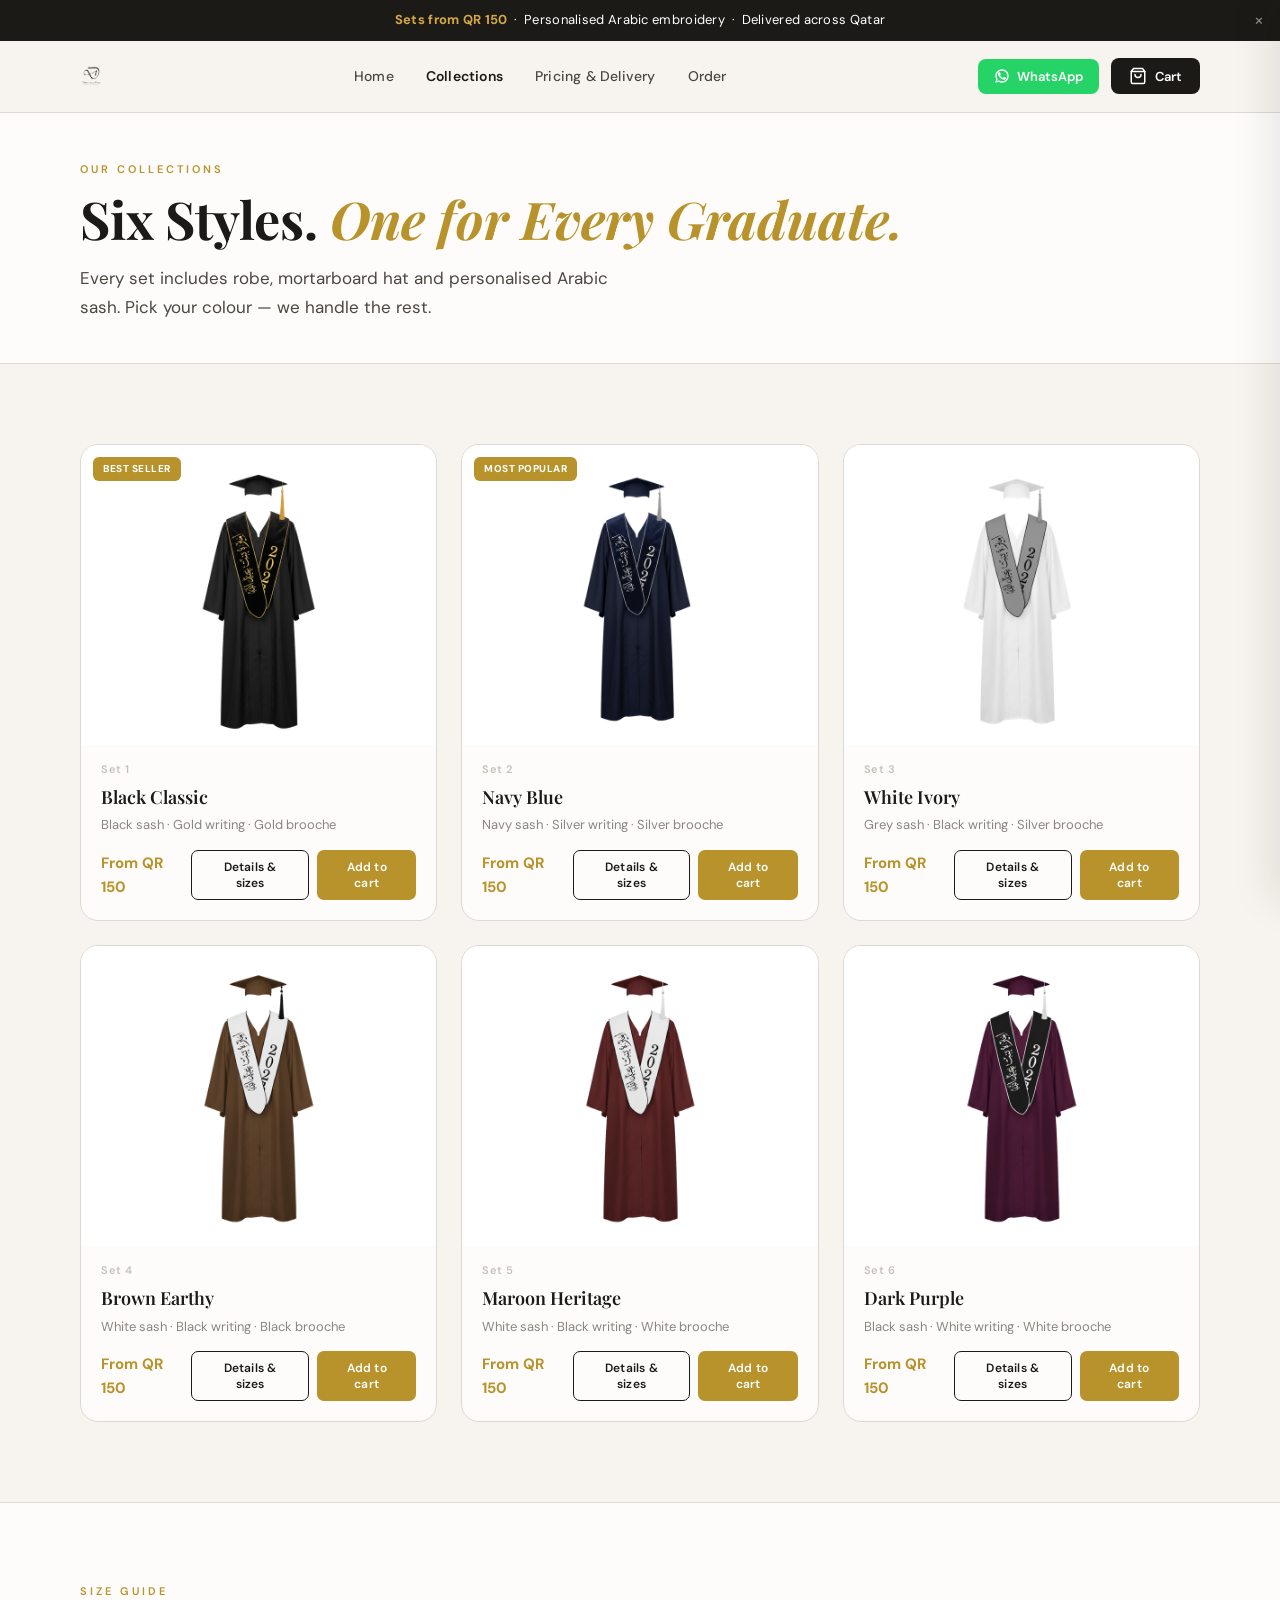
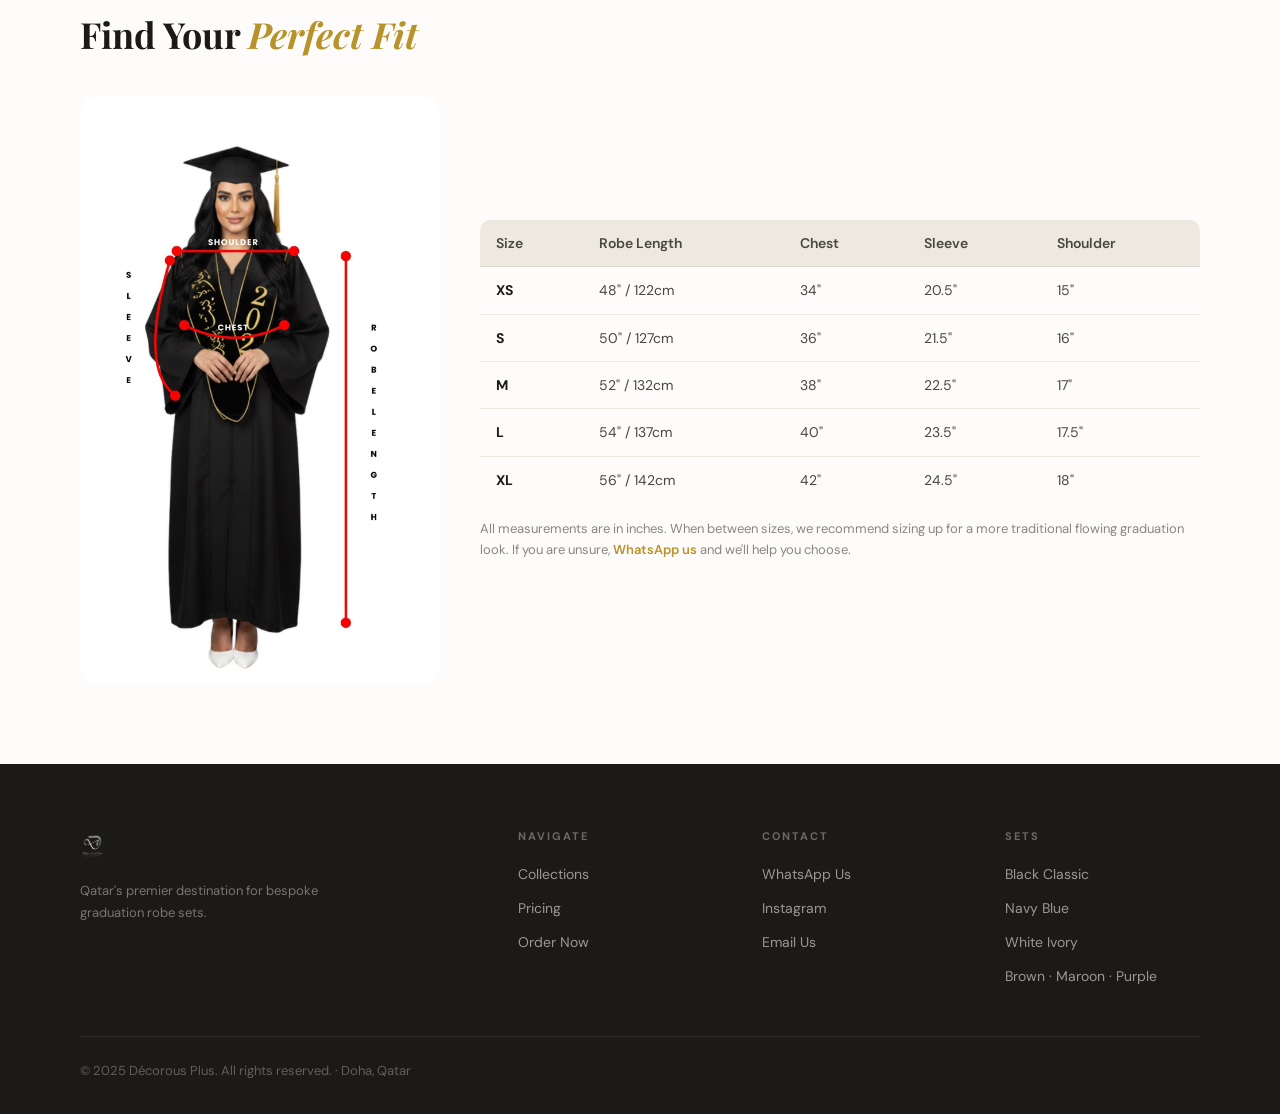
==== collections.html @ 7c559934 "Add files via upload" ====
<!DOCTYPE html>
<html lang="en">
<head>
<meta charset="UTF-8">
<meta name="viewport" content="width=device-width, initial-scale=1.0">
<title>Collections — Décorous Plus</title>
<meta name="description" content="Browse all 6 graduation robe sets. Black, Navy, White, Brown, Maroon, Purple. Personalised with your Arabic name.">
<link rel="icon" type="image/png" href="assets/images/logo.png">
<link rel="stylesheet" href="assets/css/styles.css">
<link rel="stylesheet" href="assets/css/mobile.css">
</head>
<body>

<div class="ann-bar" id="annBar">
  <strong>Sets from QR 150</strong> &nbsp;·&nbsp; Personalised Arabic embroidery &nbsp;·&nbsp; Delivered across Qatar
  <button class="ann-close" onclick="closeAnn()">×</button>
</div>

<nav class="site-nav">
  <div class="nav-inner">
    <a href="index.html" class="nav-logo"><img src="assets/images/logo-with-text.png" alt="Décorous Plus"></a>
    <ul class="nav-links">
      <li><a href="index.html">Home</a></li>
      <li><a href="collections.html" class="active">Collections</a></li>
      <li><a href="pricing.html">Pricing & Delivery</a></li>
      <li><a href="order.html">Order</a></li>
    </ul>
    <div class="nav-right">
      <button class="nav-wa-btn" onclick="window.open('https://wa.me/97450393653','_blank')">
        <svg viewBox="0 0 24 24" fill="currentColor"><path d="M17.472 14.382c-.297-.149-1.758-.867-2.03-.967-.273-.099-.471-.148-.67.15-.197.297-.767.966-.94 1.164-.173.199-.347.223-.644.075-.297-.15-1.255-.463-2.39-1.475-.883-.788-1.48-1.761-1.653-2.059-.173-.297-.018-.458.13-.606.134-.133.298-.347.446-.52.149-.174.198-.298.298-.497.099-.198.05-.371-.025-.52-.075-.149-.669-1.612-.916-2.207-.242-.579-.487-.5-.669-.51-.173-.008-.371-.01-.57-.01-.198 0-.52.074-.792.372-.272.297-1.04 1.016-1.04 2.479 0 1.462 1.065 2.875 1.213 3.074.149.198 2.096 3.2 5.077 4.487.709.306 1.262.489 1.694.625.712.227 1.36.195 1.871.118.571-.085 1.758-.719 2.006-1.413.248-.694.248-1.289.173-1.413-.074-.124-.272-.198-.57-.347z"/><path d="M12 2C6.477 2 2 6.477 2 12c0 1.821.487 3.53 1.338 5L2 22l5.1-1.32A9.953 9.953 0 0012 22c5.523 0 10-4.477 10-10S17.523 2 12 2zm0 18a8 8 0 01-4.083-1.12l-.29-.174-3.027.783.804-2.946-.19-.302A8 8 0 1112 20z"/></svg>
        WhatsApp
      </button>
      <button class="nav-cart-btn" onclick="openCart()">
        <svg width="18" height="18" viewBox="0 0 24 24" fill="none" stroke="currentColor" stroke-width="2" stroke-linecap="round" stroke-linejoin="round"><path d="M6 2L3 6v14a2 2 0 002 2h14a2 2 0 002-2V6l-3-4z"/><line x1="3" y1="6" x2="21" y2="6"/><path d="M16 10a4 4 0 01-8 0"/></svg>
        Cart <div class="nav-cart-badge cart-count" style="display:none;">0</div>
      </button>
    </div>
  </div>
</nav>

<!-- Page Header -->
<div style="background:var(--white);border-bottom:1px solid var(--border);padding:48px 0 40px;">
  <div class="container">
    <div class="eyebrow">Our Collections</div>
    <h1 class="display-title">Six Styles. <em>One for Every Graduate.</em></h1>
    <p class="lead mt-16" style="max-width:560px;">Every set includes robe, mortarboard hat and personalised Arabic sash. Pick your colour — we handle the rest.</p>
  </div>
</div>

<!-- All Products -->
<section class="section">
  <div class="container">
    <div class="products-grid" style="grid-template-columns:repeat(3,1fr);">

      <div class="product-card">
        <div class="product-card-img-wrap">
          <div class="product-badge">Best Seller</div>
          <img src="assets/images/product-set-black.png" class="product-card-img" alt="Black Classic Set">
        </div>
        <div class="product-card-body">
          <div class="product-card-set">Set 1</div>
          <div class="product-card-name">Black Classic</div>
          <div class="product-card-sash">Black sash · Gold writing · Gold brooche</div>
          <div class="product-card-footer">
            <div class="product-card-price">From QR 150</div>
            <div class="product-card-cta">
              <button class="btn btn-outline btn-sm" onclick="openProductModal(1)">Details & sizes</button>
              <button class="btn btn-gold btn-sm" onclick="openProductModal(1)">Add to cart</button>
            </div>
          </div>
        </div>
      </div>

      <div class="product-card">
        <div class="product-card-img-wrap">
          <div class="product-badge">Most Popular</div>
          <img src="assets/images/product-set-navy.png" class="product-card-img" alt="Navy Blue Set">
        </div>
        <div class="product-card-body">
          <div class="product-card-set">Set 2</div>
          <div class="product-card-name">Navy Blue</div>
          <div class="product-card-sash">Navy sash · Silver writing · Silver brooche</div>
          <div class="product-card-footer">
            <div class="product-card-price">From QR 150</div>
            <div class="product-card-cta">
              <button class="btn btn-outline btn-sm" onclick="openProductModal(2)">Details & sizes</button>
              <button class="btn btn-gold btn-sm" onclick="openProductModal(2)">Add to cart</button>
            </div>
          </div>
        </div>
      </div>

      <div class="product-card">
        <div class="product-card-img-wrap">
          <img src="assets/images/product-set-white.png" class="product-card-img" alt="White Ivory Set">
        </div>
        <div class="product-card-body">
          <div class="product-card-set">Set 3</div>
          <div class="product-card-name">White Ivory</div>
          <div class="product-card-sash">Grey sash · Black writing · Silver brooche</div>
          <div class="product-card-footer">
            <div class="product-card-price">From QR 150</div>
            <div class="product-card-cta">
              <button class="btn btn-outline btn-sm" onclick="openProductModal(3)">Details & sizes</button>
              <button class="btn btn-gold btn-sm" onclick="openProductModal(3)">Add to cart</button>
            </div>
          </div>
        </div>
      </div>

      <div class="product-card">
        <div class="product-card-img-wrap">
          <img src="assets/images/product-set-brown.png" class="product-card-img" alt="Brown Earthy Set">
        </div>
        <div class="product-card-body">
          <div class="product-card-set">Set 4</div>
          <div class="product-card-name">Brown Earthy</div>
          <div class="product-card-sash">White sash · Black writing · Black brooche</div>
          <div class="product-card-footer">
            <div class="product-card-price">From QR 150</div>
            <div class="product-card-cta">
              <button class="btn btn-outline btn-sm" onclick="openProductModal(4)">Details & sizes</button>
              <button class="btn btn-gold btn-sm" onclick="openProductModal(4)">Add to cart</button>
            </div>
          </div>
        </div>
      </div>

      <div class="product-card">
        <div class="product-card-img-wrap">
          <img src="assets/images/product-set-maroon.png" class="product-card-img" alt="Maroon Heritage Set">
        </div>
        <div class="product-card-body">
          <div class="product-card-set">Set 5</div>
          <div class="product-card-name">Maroon Heritage</div>
          <div class="product-card-sash">White sash · Black writing · White brooche</div>
          <div class="product-card-footer">
            <div class="product-card-price">From QR 150</div>
            <div class="product-card-cta">
              <button class="btn btn-outline btn-sm" onclick="openProductModal(5)">Details & sizes</button>
              <button class="btn btn-gold btn-sm" onclick="openProductModal(5)">Add to cart</button>
            </div>
          </div>
        </div>
      </div>

      <div class="product-card">
        <div class="product-card-img-wrap">
          <img src="assets/images/product-set-purple.png" class="product-card-img" alt="Dark Purple Set">
        </div>
        <div class="product-card-body">
          <div class="product-card-set">Set 6</div>
          <div class="product-card-name">Dark Purple</div>
          <div class="product-card-sash">Black sash · White writing · White brooche</div>
          <div class="product-card-footer">
            <div class="product-card-price">From QR 150</div>
            <div class="product-card-cta">
              <button class="btn btn-outline btn-sm" onclick="openProductModal(6)">Details & sizes</button>
              <button class="btn btn-gold btn-sm" onclick="openProductModal(6)">Add to cart</button>
            </div>
          </div>
        </div>
      </div>

    </div>
  </div>
</section>

<!-- Size Chart -->
<section class="section" id="sizes" style="background:var(--white);border-top:1px solid var(--border);">
  <div class="container">
    <div class="eyebrow">Size Guide</div>
    <h2 class="section-title mb-40">Find Your <em>Perfect Fit</em></h2>
    <div class="size-chart-section">
      <img src="assets/images/size-reference.png" class="size-chart-img" alt="Size reference diagram">
      <div>
        <table class="size-table">
          <thead>
            <tr><th>Size</th><th>Robe Length</th><th>Chest</th><th>Sleeve</th><th>Shoulder</th></tr>
          </thead>
          <tbody>
            <tr><td>XS</td><td>48" / 122cm</td><td>34"</td><td>20.5"</td><td>15"</td></tr>
            <tr><td>S</td><td>50" / 127cm</td><td>36"</td><td>21.5"</td><td>16"</td></tr>
            <tr><td>M</td><td>52" / 132cm</td><td>38"</td><td>22.5"</td><td>17"</td></tr>
            <tr><td>L</td><td>54" / 137cm</td><td>40"</td><td>23.5"</td><td>17.5"</td></tr>
            <tr><td>XL</td><td>56" / 142cm</td><td>42"</td><td>24.5"</td><td>18"</td></tr>
          </tbody>
        </table>
        <p class="size-note mt-16">All measurements are in inches. When between sizes, we recommend sizing up for a more traditional flowing graduation look. If you are unsure, <a href="https://wa.me/97450393653" style="color:var(--gold);font-weight:600;">WhatsApp us</a> and we'll help you choose.</p>
      </div>
    </div>
  </div>
</section>

<!-- Footer -->
<footer class="site-footer">
  <div class="container">
    <div class="footer-grid">
      <div><img src="assets/images/logo-with-text.png" class="footer-logo" alt="Décorous Plus"><p class="footer-tagline">Qatar's premier destination for bespoke graduation robe sets.</p></div>
      <div><div class="footer-col-title">Navigate</div><ul class="footer-links"><li><a href="collections.html">Collections</a></li><li><a href="pricing.html">Pricing</a></li><li><a href="order.html">Order Now</a></li></ul></div>
      <div><div class="footer-col-title">Contact</div><ul class="footer-links"><li><a href="https://wa.me/97450393653">WhatsApp Us</a></li><li><a href="https://instagram.com/decorousplus">Instagram</a></li><li><a href="mailto:decorousmarketing@outlook.com">Email Us</a></li></ul></div>
      <div><div class="footer-col-title">Sets</div><ul class="footer-links"><li><a href="collections.html">Black Classic</a></li><li><a href="collections.html">Navy Blue</a></li><li><a href="collections.html">White Ivory</a></li><li><a href="collections.html">Brown · Maroon · Purple</a></li></ul></div>
    </div>
    <div class="footer-bottom"><div class="footer-copy">© 2025 Décorous Plus. All rights reserved. · Doha, Qatar</div></div>
  </div>
</footer>

<!-- Cart + Modal (same as index) -->
<div class="cart-overlay" id="cartOverlay"></div>
<div class="cart-drawer" id="cartDrawer">
  <div class="cart-drawer-header"><div class="cart-drawer-title">Your Order</div><button class="cart-close-btn" onclick="closeCart()"><svg width="16" height="16" viewBox="0 0 24 24" fill="none" stroke="currentColor" stroke-width="2" stroke-linecap="round"><line x1="18" y1="6" x2="6" y2="18"/><line x1="6" y1="6" x2="18" y2="18"/></svg></button></div>
  <div id="cartEmpty" class="cart-empty-state"><div class="cart-empty-icon"><svg width="56" height="56" viewBox="0 0 24 24" fill="none" stroke="currentColor" stroke-width="1.2" stroke-linecap="round"><path d="M6 2L3 6v14a2 2 0 002 2h14a2 2 0 002-2V6l-3-4z"/><line x1="3" y1="6" x2="21" y2="6"/><path d="M16 10a4 4 0 01-8 0"/></svg></div><div class="cart-empty-text">Your order is empty</div><div class="cart-empty-sub">Browse collections to add sets</div></div>
  <div class="cart-items-list" id="cartItemsList"></div>
  <div class="cart-footer">
    <div class="cart-zone-section"><div class="cart-zone-label">Delivery zone</div><div class="cart-zone-grid"><button class="zone-chip active" onclick="selectZone(0)">Doha +QR30</button><button class="zone-chip" onclick="selectZone(1)">Al Rayyan +QR30</button><button class="zone-chip" onclick="selectZone(2)">West Bay/Lusail +QR30</button><button class="zone-chip" onclick="selectZone(3)">Industrial/Ras Abu Fontas +QR40</button><button class="zone-chip" onclick="selectZone(4)">Umm Salal/Lusail North +QR40</button><button class="zone-chip" onclick="selectZone(5)">Al Wakrah +QR40</button><button class="zone-chip" onclick="selectZone(6)">Al Khor/Simaisma +QR50</button><button class="zone-chip" onclick="selectZone(7)">Shahaniya/Mesaieed +QR50</button><button class="zone-chip" onclick="selectZone(8)">North/Dukhan/Far +QR70</button><button class="zone-chip" onclick="selectZone(9)">Pickup — Free</button></div></div>
    <div class="cart-summary"><div class="cart-sum-row"><div class="cart-sum-label">Subtotal</div><div class="cart-sum-value" id="cartSub">QR 0</div></div><div class="cart-sum-row"><div class="cart-sum-label">Delivery</div><div class="cart-sum-value" id="cartFee">QR 30</div></div><div class="cart-sum-row total"><div class="cart-sum-label">Total</div><div class="cart-sum-value" id="cartTotal">QR 0</div></div></div>
    <div class="pay-section" id="paySection"></div>
  </div>
</div>

<div class="modal-overlay" id="productModal">
  <div class="modal-box">
    <button class="modal-close" onclick="closeProductModal()"><svg width="14" height="14" viewBox="0 0 24 24" fill="none" stroke="currentColor" stroke-width="2" stroke-linecap="round"><line x1="18" y1="6" x2="6" y2="18"/><line x1="6" y1="6" x2="18" y2="18"/></svg></button>
    <div class="modal-img-col"><div class="modal-gallery"></div><div class="modal-gallery-dots"></div></div>
    <div class="modal-body-col">
      <div class="modal-set-label"></div><div class="modal-name"></div>
      <div class="modal-sub">Personalised Arabic sash included</div>
      <div class="modal-price"></div>
      <div class="modal-tabs">
        <button class="modal-tab on" data-tab="order" onclick="setModalTab('order')">Order</button>
        <button class="modal-tab" data-tab="sizes" onclick="setModalTab('sizes')">Size chart</button>
      </div>
      <div id="modalOrderContent">
        <div class="modal-sec">Size</div>
        <div class="modal-size-btns"><button class="modal-sz" data-size="XS" onclick="setModalSize('XS')">XS</button><button class="modal-sz" data-size="S" onclick="setModalSize('S')">S</button><button class="modal-sz on" data-size="M" onclick="setModalSize('M')">M</button><button class="modal-sz" data-size="L" onclick="setModalSize('L')">L</button><button class="modal-sz" data-size="XL" onclick="setModalSize('XL')">XL</button></div>
        <div class="modal-sec">Quantity</div>
        <div class="modal-qty-row"><button class="modal-qty-btn" onclick="setModalQty(modalQty-1)">−</button><div class="modal-qty-num">1</div><button class="modal-qty-btn" onclick="setModalQty(modalQty+1)">+</button></div>
        <div class="modal-sec">Arabic name for sash</div>
        <div id="modalNamesContainer"><input class="form-input" placeholder="e.g. محمد علي — optional" oninput="updateModalSash(0,this.value)" dir="rtl"></div>
        <div class="modal-sec">Velvet cuff add-on</div>
        <div class="modal-velvet" id="modalVelvetRow" style="display:none;" onclick="toggleModalVelvet()"><img src="" class="modal-velvet-img" alt="velvet"><div style="flex:1;"><div style="font-size:13px;font-weight:600;color:var(--ink);">Velvet cuff add-on</div><div style="font-size:12px;color:var(--ink-l);margin-top:2px;">+QR 35 · Free with 10+ sets</div></div><div class="modal-vcheck"></div></div>
      </div>
      <div id="modalSizesContent" style="display:none;">
        <img src="assets/images/size-reference.png" style="width:100%;border-radius:10px;margin:12px 0 16px;object-fit:contain;" alt="">
        <table class="size-tbl"><thead><tr><th>Size</th><th>Robe</th><th>Chest</th><th>Sleeve</th><th>Shoulder</th></tr></thead><tbody><tr><td>XS</td><td>48"</td><td>34"</td><td>20.5"</td><td>15"</td></tr><tr><td>S</td><td>50"</td><td>36"</td><td>21.5"</td><td>16"</td></tr><tr><td>M</td><td>52"</td><td>38"</td><td>22.5"</td><td>17"</td></tr><tr><td>L</td><td>54"</td><td>40"</td><td>23.5"</td><td>17.5"</td></tr><tr><td>XL</td><td>56"</td><td>42"</td><td>24.5"</td><td>18"</td></tr></tbody></table>
        <p class="size-note-sm">When between sizes, size up for a more traditional graduation look.</p>
      </div>
      <button class="modal-add-btn" onclick="confirmAddToCart()">Add to order</button>
    </div>
  </div>
</div>

<div class="toast-container" id="toastContainer"></div>
<script src="assets/js/main.js"></script>
<script src="assets/js/mobile.js"></script>
</body>
</html>
---- assets/css/styles.css ----
/* =============================================
   DÉCOROUS PLUS — Desktop Stylesheet
   ============================================= */

@import url('https://fonts.googleapis.com/css2?family=Playfair+Display:ital,wght@0,400;0,600;0,700;1,400;1,600&family=DM+Sans:opsz,wght@9..40,300;9..40,400;9..40,500;9..40,600&display=swap');

:root {
  --cream: #F7F4EF;
  --cream-d: #EDE9E1;
  --cream-m: #E5E0D7;
  --gold: #B8922A;
  --gold-l: #D4A843;
  --gold-bg: #FBF6EC;
  --ink: #1C1A17;
  --ink-m: #4A4740;
  --ink-l: #8A8680;
  --ink-f: #C5C1BB;
  --white: #FDFCFA;
  --border: #DDD9D2;
  --green: #25D366;
  --radius: 12px;
  --radius-lg: 18px;
  --shadow: 0 2px 16px rgba(28,26,23,0.07);
  --shadow-lg: 0 8px 40px rgba(28,26,23,0.12);
  --max-w: 1200px;
  --nav-h: 72px;
}

* { margin: 0; padding: 0; box-sizing: border-box; }
html { scroll-behavior: smooth; }
body {
  background: var(--cream);
  color: var(--ink);
  font-family: 'DM Sans', sans-serif;
  font-size: 15px;
  line-height: 1.6;
  -webkit-font-smoothing: antialiased;
}
img { display: block; max-width: 100%; }
a { text-decoration: none; color: inherit; }
button { cursor: pointer; font-family: 'DM Sans', sans-serif; }
input, select, textarea { font-family: 'DM Sans', sans-serif; }

/* ---- ANNOUNCEMENT BAR ---- */
.ann-bar {
  background: var(--ink);
  color: #fff;
  text-align: center;
  padding: 10px 48px;
  font-size: 13px;
  letter-spacing: 0.3px;
  position: relative;
}
.ann-bar strong { color: var(--gold-l); }
.ann-bar .ann-close {
  position: absolute; right: 16px; top: 50%; transform: translateY(-50%);
  background: none; border: none; color: rgba(255,255,255,0.5);
  font-size: 18px; line-height: 1; cursor: pointer;
}
.ann-bar a { color: var(--gold-l); text-decoration: underline; }

/* ---- NAV ---- */
.site-nav {
  position: sticky; top: 0; z-index: 200;
  background: rgba(247,244,239,0.97);
  backdrop-filter: blur(12px);
  border-bottom: 1px solid var(--border);
  height: var(--nav-h);
}
.nav-inner {
  max-width: var(--max-w);
  margin: 0 auto;
  height: 100%;
  display: flex;
  align-items: center;
  justify-content: space-between;
  padding: 0 40px;
  gap: 32px;
}
.nav-logo img { height: 32px; object-fit: contain; }
.nav-links {
  display: flex; gap: 32px; list-style: none; align-items: center;
  flex: 1; justify-content: center;
}
.nav-links a {
  font-size: 14px; font-weight: 500; color: var(--ink-m);
  transition: color 0.15s; letter-spacing: 0.2px;
}
.nav-links a:hover, .nav-links a.active { color: var(--ink); }
.nav-links a.active { font-weight: 600; }
.nav-right { display: flex; align-items: center; gap: 12px; }
.nav-cart-btn {
  display: flex; align-items: center; gap: 8px;
  background: var(--ink); color: #fff;
  border: none; border-radius: 8px;
  padding: 9px 18px;
  font-size: 13px; font-weight: 600;
  transition: background 0.15s; position: relative;
}
.nav-cart-btn:hover { background: #333; }
.nav-cart-badge {
  background: var(--gold); color: #fff;
  font-size: 10px; font-weight: 800;
  width: 18px; height: 18px; border-radius: 50%;
  display: flex; align-items: center; justify-content: center;
}
.nav-wa-btn {
  display: flex; align-items: center; gap: 7px;
  background: var(--green); color: #fff;
  border: none; border-radius: 8px;
  padding: 9px 16px; font-size: 13px; font-weight: 600;
  transition: opacity 0.15s;
}
.nav-wa-btn:hover { opacity: 0.88; }
.nav-wa-btn svg { width: 16px; height: 16px; }

/* ---- CART DRAWER ---- */
.cart-overlay {
  position: fixed; inset: 0; background: rgba(28,26,23,0.45);
  z-index: 400; opacity: 0; pointer-events: none;
  transition: opacity 0.25s;
}
.cart-overlay.open { opacity: 1; pointer-events: all; }
.cart-drawer {
  position: fixed; top: 0; right: 0; bottom: 0;
  width: 420px; background: var(--white);
  border-left: 1px solid var(--border);
  z-index: 401;
  display: flex; flex-direction: column;
  transform: translateX(100%);
  transition: transform 0.3s cubic-bezier(0.32,0.72,0,1);
  box-shadow: -8px 0 40px rgba(28,26,23,0.1);
}
.cart-drawer.open { transform: translateX(0); }
.cart-drawer-header {
  padding: 24px 24px 20px;
  border-bottom: 1px solid var(--border);
  display: flex; align-items: center; justify-content: space-between;
  flex-shrink: 0;
}
.cart-drawer-title { font-family: 'Playfair Display', serif; font-size: 22px; font-weight: 700; color: var(--ink); }
.cart-close-btn {
  width: 36px; height: 36px; border-radius: 8px;
  border: 1px solid var(--border); background: transparent;
  display: flex; align-items: center; justify-content: center;
  transition: background 0.15s;
}
.cart-close-btn:hover { background: var(--cream); }
.cart-items-list { flex: 1; overflow-y: auto; padding: 16px 24px; display: flex; flex-direction: column; gap: 12px; }
.cart-item {
  background: var(--cream); border: 1px solid var(--border);
  border-radius: var(--radius); padding: 12px;
  display: flex; gap: 12px; align-items: flex-start;
}
.cart-item-img { width: 64px; height: 76px; border-radius: 8px; object-fit: contain; background: #fff; flex-shrink: 0; padding: 4px; }
.cart-item-info { flex: 1; min-width: 0; }
.cart-item-name { font-size: 14px; font-weight: 600; color: var(--ink); margin-bottom: 2px; }
.cart-item-det { font-size: 12px; color: var(--ink-l); margin-bottom: 6px; }
.cart-item-names { font-size: 11px; color: var(--ink-f); margin-bottom: 6px; line-height: 1.4; }
.cart-item-foot { display: flex; align-items: center; justify-content: space-between; }
.cart-item-price { font-size: 15px; color: var(--gold); font-weight: 700; }
.cart-qty-row { display: flex; align-items: center; gap: 8px; }
.cart-qty-btn { width: 26px; height: 26px; border-radius: 50%; border: 1px solid var(--border); background: var(--white); color: var(--ink); font-size: 16px; display: flex; align-items: center; justify-content: center; transition: background 0.12s; }
.cart-qty-btn:hover { background: var(--cream-d); }
.cart-qty-num { font-size: 14px; font-weight: 600; color: var(--ink); min-width: 18px; text-align: center; }
.cart-rm-btn { background: none; border: none; color: var(--ink-f); padding: 4px; transition: color 0.12s; }
.cart-rm-btn:hover { color: var(--ink); }
.cart-empty-state { display: flex; flex-direction: column; align-items: center; justify-content: center; flex: 1; padding: 40px 24px; gap: 10px; text-align: center; }
.cart-empty-icon { opacity: 0.12; }
.cart-empty-text { font-size: 16px; font-weight: 500; color: var(--ink-m); }
.cart-empty-sub { font-size: 13px; color: var(--ink-f); }
.cart-footer { padding: 16px 24px 24px; border-top: 1px solid var(--border); flex-shrink: 0; }
.cart-zone-section { margin-bottom: 14px; }
.cart-zone-label { font-size: 11px; font-weight: 600; letter-spacing: 1px; text-transform: uppercase; color: var(--ink-f); margin-bottom: 8px; }
.cart-zone-grid { display: grid; grid-template-columns: 1fr 1fr; gap: 6px; }
.zone-chip { padding: 7px 10px; border-radius: 8px; border: 1px solid var(--border); background: transparent; color: var(--ink-l); font-size: 11px; font-weight: 500; cursor: pointer; transition: all 0.12s; text-align: center; }
.zone-chip:hover { background: var(--cream); }
.zone-chip.active { background: var(--ink); border-color: var(--ink); color: #fff; font-weight: 600; }
.cart-summary { margin-bottom: 14px; }
.cart-sum-row { display: flex; justify-content: space-between; padding: 4px 0; }
.cart-sum-label { font-size: 13px; color: var(--ink-l); }
.cart-sum-value { font-size: 13px; color: var(--ink-m); font-weight: 500; }
.cart-sum-row.total { border-top: 1px solid var(--border); margin-top: 6px; padding-top: 12px; }
.cart-sum-row.total .cart-sum-label { color: var(--ink); font-weight: 600; font-size: 15px; }
.cart-sum-row.total .cart-sum-value { color: var(--gold); font-weight: 700; font-size: 17px; }
.sum-free { color: #2d8a4e !important; }
.pay-section { display: flex; flex-direction: column; gap: 8px; }
.pay-label { font-size: 11px; font-weight: 600; letter-spacing: 1px; text-transform: uppercase; color: var(--ink-f); margin-bottom: 2px; }
.pay-btn {
  width: 100%; padding: 13px 16px; border-radius: 10px; border: none;
  font-size: 14px; font-weight: 700; display: flex; align-items: center;
  justify-content: center; gap: 9px; transition: opacity 0.15s;
}
.pay-btn:hover { opacity: 0.88; }
.pay-btn.sadad { background: #3b5fe0; color: #fff; }
.pay-btn.whatsapp { background: var(--green); color: #fff; }
.pay-btn.bulk { background: var(--ink); color: #fff; }
.pay-bulk-note { font-size: 11px; color: var(--ink-l); text-align: center; line-height: 1.5; margin-top: 4px; }

/* ---- CONTAINERS ---- */
.container { max-width: var(--max-w); margin: 0 auto; padding: 0 40px; }
.section { padding: 80px 0; }
.section-sm { padding: 56px 0; }

/* ---- TYPOGRAPHY ---- */
.eyebrow { font-size: 11px; letter-spacing: 3px; text-transform: uppercase; color: var(--gold); font-weight: 600; margin-bottom: 12px; }
.display-title { font-family: 'Playfair Display', serif; font-size: 52px; font-weight: 700; line-height: 1.1; color: var(--ink); }
.display-title em { color: var(--gold); font-style: italic; }
.display-title.lg { font-size: 64px; }
.section-title { font-family: 'Playfair Display', serif; font-size: 36px; font-weight: 700; color: var(--ink); line-height: 1.2; }
.section-title em { color: var(--gold); font-style: italic; }
.lead { font-size: 17px; color: var(--ink-m); line-height: 1.75; }

/* ---- BUTTONS ---- */
.btn { display: inline-flex; align-items: center; gap: 8px; padding: 13px 28px; border-radius: 8px; font-size: 14px; font-weight: 600; border: none; transition: all 0.15s; letter-spacing: 0.2px; }
.btn-gold { background: var(--gold); color: #fff; }
.btn-gold:hover { background: #9e7b22; }
.btn-ink { background: var(--ink); color: #fff; }
.btn-ink:hover { background: #333; }
.btn-outline { background: transparent; color: var(--ink); border: 1.5px solid var(--ink); }
.btn-outline:hover { background: var(--ink); color: #fff; }
.btn-ghost { background: transparent; color: rgba(255,255,255,0.85); border: 1px solid rgba(255,255,255,0.3); }
.btn-ghost:hover { background: rgba(255,255,255,0.1); }
.btn-wa { background: var(--green); color: #fff; }
.btn-wa:hover { opacity: 0.88; }
.btn-lg { padding: 16px 36px; font-size: 15px; }

/* ---- HERO ---- */
.hero-section {
  min-height: calc(100vh - var(--nav-h) - 42px);
  background: var(--ink);
  display: grid;
  grid-template-columns: 1fr 1fr;
  overflow: hidden;
  position: relative;
}
.hero-content-col {
  display: flex; flex-direction: column; justify-content: center;
  padding: 80px 64px 80px 80px;
  position: relative; z-index: 2;
}
.hero-tagline { font-size: 11px; letter-spacing: 3.5px; text-transform: uppercase; color: var(--gold-l); font-weight: 600; margin-bottom: 20px; }
.hero-h1 { font-family: 'Playfair Display', serif; font-size: 58px; font-weight: 700; color: #fff; line-height: 1.08; margin-bottom: 20px; }
.hero-h1 em { color: var(--gold-l); font-style: italic; }
.hero-sub { font-size: 16px; color: rgba(255,255,255,0.55); line-height: 1.75; margin-bottom: 36px; max-width: 440px; }
.hero-btns { display: flex; gap: 12px; flex-wrap: wrap; }
.hero-stats { display: flex; gap: 40px; margin-top: 56px; padding-top: 40px; border-top: 1px solid rgba(255,255,255,0.1); }
.hero-stat-num { font-family: 'Playfair Display', serif; font-size: 28px; color: var(--gold-l); font-weight: 700; }
.hero-stat-lbl { font-size: 12px; color: rgba(255,255,255,0.4); margin-top: 2px; }
.hero-img-col { position: relative; overflow: hidden; }
.hero-img-col img { width: 100%; height: 100%; object-fit: cover; object-position: top center; }
.hero-img-gradient { position: absolute; left: 0; top: 0; bottom: 0; width: 120px; background: linear-gradient(to right, var(--ink), transparent); }

/* ---- PRODUCT GRID ---- */
.products-grid { display: grid; grid-template-columns: repeat(3, 1fr); gap: 24px; }
.product-card {
  background: var(--white); border: 1px solid var(--border);
  border-radius: var(--radius-lg); overflow: hidden;
  cursor: pointer; position: relative;
  transition: transform 0.18s, box-shadow 0.18s;
}
.product-card:hover { transform: translateY(-4px); box-shadow: var(--shadow-lg); }
.product-card-img-wrap { position: relative; background: #fff; }
.product-card-img { width: 100%; height: 300px; object-fit: contain; display: block; padding: 20px 16px 10px; }
.product-badge { position: absolute; top: 12px; left: 12px; background: var(--gold); color: #fff; font-size: 10px; font-weight: 800; padding: 4px 10px; border-radius: 6px; letter-spacing: 0.5px; text-transform: uppercase; }
.product-card-body { padding: 16px 20px 20px; }
.product-card-set { font-size: 11px; color: var(--ink-f); font-weight: 600; letter-spacing: 0.5px; margin-bottom: 4px; }
.product-card-name { font-family: 'Playfair Display', serif; font-size: 18px; font-weight: 600; color: var(--ink); margin-bottom: 4px; }
.product-card-sash { font-size: 13px; color: var(--ink-l); margin-bottom: 14px; }
.product-card-footer { display: flex; align-items: center; justify-content: space-between; }
.product-card-price { font-size: 15px; color: var(--gold); font-weight: 700; }
.product-card-cta { display: flex; gap: 8px; }
.btn-sm { padding: 8px 16px; font-size: 12px; font-weight: 600; border-radius: 7px; }

/* ---- INCLUDES SECTION ---- */
.includes-grid { display: grid; grid-template-columns: 1fr 1fr; gap: 32px; align-items: center; }
.includes-image-col { position: relative; }
.includes-image-col img { width: 100%; border-radius: var(--radius-lg); object-fit: cover; height: 520px; }
.includes-items { display: flex; flex-direction: column; gap: 28px; }
.include-item { display: flex; gap: 20px; align-items: flex-start; }
.include-num { font-family: 'Playfair Display', serif; font-size: 13px; color: var(--gold); font-weight: 700; width: 28px; flex-shrink: 0; padding-top: 2px; }
.include-icon-wrap { width: 64px; height: 64px; border-radius: 14px; background: var(--white); border: 1px solid var(--border); display: flex; align-items: center; justify-content: center; flex-shrink: 0; overflow: hidden; }
.include-icon-wrap img { width: 100%; height: 100%; object-fit: contain; padding: 8px; }
.include-title { font-size: 16px; font-weight: 600; color: var(--ink); margin-bottom: 4px; }
.include-desc { font-size: 14px; color: var(--ink-l); line-height: 1.6; }

/* ---- PRICING TABLE ---- */
.pricing-grid { display: grid; grid-template-columns: repeat(4, 1fr); gap: 20px; }
.pricing-card {
  background: var(--white); border: 1px solid var(--border);
  border-radius: var(--radius-lg); padding: 28px 24px;
  position: relative; overflow: hidden;
  transition: transform 0.15s, box-shadow 0.15s;
}
.pricing-card:hover { transform: translateY(-3px); box-shadow: var(--shadow); }
.pricing-card.featured { border-color: var(--gold); background: var(--gold-bg); }
.pricing-badge { position: absolute; top: 0; right: 20px; background: var(--gold); color: #fff; font-size: 10px; font-weight: 800; padding: 5px 12px; border-radius: 0 0 10px 10px; letter-spacing: 0.5px; }
.pricing-range { font-size: 12px; color: var(--ink-l); font-weight: 600; margin-bottom: 8px; letter-spacing: 0.3px; }
.pricing-price { font-family: 'Playfair Display', serif; font-size: 40px; font-weight: 700; color: var(--ink); margin-bottom: 2px; }
.pricing-card.featured .pricing-price { color: var(--gold); }
.pricing-per { font-size: 13px; color: var(--ink-f); margin-bottom: 20px; }
.pricing-features { list-style: none; display: flex; flex-direction: column; gap: 9px; margin-bottom: 24px; }
.pricing-features li { display: flex; align-items: center; gap: 9px; font-size: 13px; color: var(--ink-m); }
.feat-check { width: 18px; height: 18px; border-radius: 50%; border: 1.5px solid var(--gold); display: flex; align-items: center; justify-content: center; flex-shrink: 0; }
.feat-check svg { width: 9px; height: 9px; }
.pricing-cta { width: 100%; padding: 12px; border-radius: 9px; font-size: 13px; font-weight: 700; border: none; transition: all 0.15s; }
.pricing-cta.gold { background: var(--gold); color: #fff; }
.pricing-cta.gold:hover { background: #9e7b22; }
.pricing-cta.outline { background: transparent; border: 1px solid var(--border); color: var(--ink-m); }
.pricing-cta.outline:hover { background: var(--cream); }

/* ---- ADDON CARDS ---- */
.addon-grid { display: grid; grid-template-columns: 1fr 1fr; gap: 20px; max-width: 600px; }
.addon-card { background: var(--white); border: 1px solid var(--border); border-radius: var(--radius-lg); overflow: hidden; display: flex; align-items: center; gap: 0; }
.addon-card-img { width: 100px; height: 110px; object-fit: contain; background: #fff; flex-shrink: 0; padding: 6px; }
.addon-card-body { padding: 16px; }
.addon-card-name { font-size: 14px; font-weight: 600; color: var(--ink); margin-bottom: 4px; }
.addon-card-set { font-size: 12px; color: var(--ink-l); margin-bottom: 6px; }
.addon-card-price { font-size: 14px; color: var(--gold); font-weight: 700; }

/* ---- DELIVERY TABLE ---- */
.delivery-grid { display: grid; grid-template-columns: 1fr 1fr; gap: 40px; align-items: start; }
.delivery-times { display: flex; gap: 16px; margin-bottom: 24px; }
.delivery-time-card { flex: 1; background: var(--white); border: 1px solid var(--border); border-radius: var(--radius-lg); padding: 24px; text-align: center; }
.del-days { font-family: 'Playfair Display', serif; font-size: 40px; color: var(--gold); font-weight: 700; }
.del-unit { font-size: 11px; color: var(--ink-f); margin-bottom: 6px; }
.del-desc { font-size: 13px; color: var(--ink-l); line-height: 1.5; }
.rate-table { background: var(--white); border: 1px solid var(--border); border-radius: var(--radius-lg); overflow: hidden; }
.rate-row { display: flex; justify-content: space-between; align-items: center; padding: 14px 20px; border-bottom: 1px solid var(--cream-d); }
.rate-row:last-child { border-bottom: none; }
.rate-area { font-size: 14px; color: var(--ink-m); }
.rate-fee { font-size: 14px; color: var(--gold); font-weight: 600; }
.rate-fee.free { color: #2d8a4e; }

/* ---- SIZE CHART ---- */
.size-chart-section { display: grid; grid-template-columns: auto 1fr; gap: 40px; align-items: center; }
.size-chart-img { max-width: 360px; border-radius: var(--radius-lg); }
.size-table { width: 100%; border-collapse: collapse; font-size: 14px; }
.size-table th { background: var(--cream-d); color: var(--ink-m); font-weight: 600; padding: 12px 16px; text-align: left; border-bottom: 1px solid var(--border); }
.size-table th:first-child { border-radius: 10px 0 0 0; }
.size-table th:last-child { border-radius: 0 10px 0 0; }
.size-table td { padding: 12px 16px; border-bottom: 1px solid var(--cream-d); color: var(--ink-m); }
.size-table tr:last-child td { border-bottom: none; }
.size-table td:first-child { font-weight: 700; color: var(--ink); }
.size-note { font-size: 13px; color: var(--ink-l); margin-top: 12px; line-height: 1.6; }

/* ---- ORDER FORM ---- */
.order-grid { display: grid; grid-template-columns: 1fr 420px; gap: 48px; align-items: start; }
.order-form-card { background: var(--white); border: 1px solid var(--border); border-radius: var(--radius-lg); padding: 40px; }
.form-step-label { font-size: 11px; font-weight: 700; letter-spacing: 2px; text-transform: uppercase; color: var(--ink-f); margin-bottom: 16px; margin-top: 28px; padding-top: 24px; border-top: 1px solid var(--border); }
.form-step-label:first-of-type { margin-top: 0; padding-top: 0; border-top: none; }
.form-grid-2 { display: grid; grid-template-columns: 1fr 1fr; gap: 16px; }
.form-field { display: flex; flex-direction: column; gap: 6px; margin-bottom: 16px; }
.form-label { font-size: 13px; font-weight: 600; color: var(--ink-m); }
.form-input, .form-select, .form-textarea {
  background: var(--cream); border: 1px solid var(--border);
  border-radius: 9px; padding: 12px 14px;
  color: var(--ink); font-size: 14px; font-family: 'DM Sans', sans-serif;
  outline: none; transition: border-color 0.2s; width: 100%;
}
.form-input:focus, .form-select:focus, .form-textarea:focus { border-color: var(--gold); }
.form-input::placeholder, .form-textarea::placeholder { color: var(--ink-f); }
.form-select { appearance: none; -webkit-appearance: none; cursor: pointer; background-image: url("data:image/svg+xml,%3Csvg xmlns='http://www.w3.org/2000/svg' width='12' height='8' viewBox='0 0 12 8'%3E%3Cpath d='M1 1l5 5 5-5' stroke='%23C5C1BB' stroke-width='1.5' fill='none' stroke-linecap='round'/%3E%3C/svg%3E"); background-repeat: no-repeat; background-position: right 14px center; padding-right: 36px; }
.form-textarea { resize: vertical; min-height: 90px; }
.qty-control { display: flex; align-items: center; gap: 14px; padding: 10px 0; }
.qty-btn { width: 36px; height: 36px; border-radius: 50%; border: 1px solid var(--border); background: var(--cream); color: var(--ink); font-size: 18px; display: flex; align-items: center; justify-content: center; transition: background 0.12s; }
.qty-btn:hover { background: var(--cream-d); }
.qty-num { font-size: 18px; font-weight: 600; color: var(--ink); min-width: 24px; text-align: center; }
.form-submit { width: 100%; background: var(--ink); border: none; border-radius: 10px; padding: 15px; color: #fff; font-size: 15px; font-weight: 700; margin-top: 8px; transition: background 0.15s; }
.form-submit:hover { background: #333; }
.form-wa-alt { text-align: center; margin-top: 12px; font-size: 13px; color: var(--ink-l); }
.form-wa-alt a { color: var(--gold); font-weight: 600; }
.order-sidebar { display: flex; flex-direction: column; gap: 16px; }
.sidebar-card { background: var(--white); border: 1px solid var(--border); border-radius: var(--radius-lg); padding: 24px; }
.sidebar-card-title { font-family: 'Playfair Display', serif; font-size: 16px; font-weight: 600; color: var(--ink); margin-bottom: 14px; }
.sidebar-set-list { display: flex; flex-direction: column; gap: 12px; }
.sidebar-set-item { display: flex; align-items: center; gap: 12px; }
.sidebar-set-img { width: 52px; height: 60px; object-fit: contain; background: var(--cream); border-radius: 8px; flex-shrink: 0; padding: 4px; }
.sidebar-set-name { font-size: 13px; font-weight: 600; color: var(--ink); }
.sidebar-set-detail { font-size: 12px; color: var(--ink-l); margin-top: 1px; }
.sidebar-price-row { display: flex; justify-content: space-between; align-items: baseline; padding: 5px 0; border-bottom: 1px solid var(--cream-d); }
.sidebar-price-row:last-child { border-bottom: none; }
.sidebar-price-tier { font-size: 13px; color: var(--ink-m); }
.sidebar-price-amount { font-size: 14px; color: var(--gold); font-weight: 700; }

/* ---- TESTIMONIAL / BANNER ---- */
.banner-dark { background: var(--ink); padding: 72px 0; }
.banner-gold { background: var(--gold-bg); border-top: 1px solid var(--cream-m); border-bottom: 1px solid var(--cream-m); padding: 48px 0; }
.viewing-strip { display: flex; align-items: center; gap: 8px; }
.viewing-dot { width: 8px; height: 8px; border-radius: 50%; background: #e53; animation: pulse 1.8s infinite; }
@keyframes pulse { 0%,100%{opacity:1;transform:scale(1)} 50%{opacity:0.6;transform:scale(0.85)} }
.viewing-text { font-size: 13px; color: var(--ink-m); font-weight: 500; }

/* ---- FOOTER ---- */
.site-footer { background: var(--ink); padding: 64px 0 32px; color: rgba(255,255,255,0.6); }
.footer-grid { display: grid; grid-template-columns: 2fr 1fr 1fr 1fr; gap: 48px; margin-bottom: 48px; }
.footer-logo { margin-bottom: 16px; filter: invert(1); height: 36px; object-fit: contain; }
.footer-tagline { font-size: 13px; line-height: 1.7; color: rgba(255,255,255,0.4); max-width: 260px; }
.footer-col-title { font-size: 11px; font-weight: 700; letter-spacing: 2px; text-transform: uppercase; color: rgba(255,255,255,0.35); margin-bottom: 16px; }
.footer-links { list-style: none; display: flex; flex-direction: column; gap: 10px; }
.footer-links a { font-size: 14px; color: rgba(255,255,255,0.55); transition: color 0.15s; }
.footer-links a:hover { color: #fff; }
.footer-bottom { border-top: 1px solid rgba(255,255,255,0.08); padding-top: 24px; display: flex; justify-content: space-between; align-items: center; }
.footer-copy { font-size: 13px; color: rgba(255,255,255,0.3); }
.footer-social { display: flex; gap: 12px; }
.footer-social a { width: 32px; height: 32px; border-radius: 50%; border: 1px solid rgba(255,255,255,0.15); display: flex; align-items: center; justify-content: center; transition: all 0.15s; }
.footer-social a:hover { border-color: rgba(255,255,255,0.4); background: rgba(255,255,255,0.08); }
.footer-social svg { width: 14px; height: 14px; color: rgba(255,255,255,0.5); }

/* ---- PRODUCT MODAL ---- */
.modal-overlay { position: fixed; inset: 0; background: rgba(28,26,23,0.55); z-index: 500; display: flex; align-items: center; justify-content: center; opacity: 0; pointer-events: none; transition: opacity 0.2s; padding: 24px; }
.modal-overlay.open { opacity: 1; pointer-events: all; }
.modal-box { background: var(--white); border-radius: var(--radius-lg); width: 100%; max-width: 860px; max-height: 90vh; overflow-y: auto; display: grid; grid-template-columns: 1fr 1fr; position: relative; transform: translateY(20px); transition: transform 0.3s cubic-bezier(0.32,0.72,0,1); }
.modal-overlay.open .modal-box { transform: translateY(0); }
.modal-img-col { position: relative; background: #fff; border-radius: var(--radius-lg) 0 0 var(--radius-lg); overflow: hidden; }
.modal-gallery { display: flex; overflow-x: auto; scroll-snap-type: x mandatory; height: 460px; scrollbar-width: none; }
.modal-gallery::-webkit-scrollbar { display: none; }
.modal-gallery img { width: 100%; flex-shrink: 0; object-fit: contain; scroll-snap-align: start; padding: 20px; background: #fff; }
.modal-gallery-dots { position: absolute; bottom: 12px; left: 0; right: 0; display: flex; justify-content: center; gap: 5px; }
.modal-gdot { width: 6px; height: 6px; border-radius: 50%; background: var(--border); transition: all 0.2s; }
.modal-gdot.on { background: var(--gold); width: 16px; border-radius: 3px; }
.modal-tabs { display: flex; border-bottom: 1px solid var(--border); }
.modal-tab { flex: 1; padding: 13px; font-size: 13px; font-weight: 600; text-align: center; cursor: pointer; color: var(--ink-l); border-bottom: 2px solid transparent; transition: all 0.15s; background: none; border-top: none; border-left: none; border-right: none; }
.modal-tab.on { color: var(--ink); border-bottom-color: var(--gold); }
.modal-body-col { padding: 32px; overflow-y: auto; display: flex; flex-direction: column; }
.modal-set-label { font-size: 11px; letter-spacing: 2px; text-transform: uppercase; color: var(--gold); font-weight: 700; margin-bottom: 6px; }
.modal-name { font-family: 'Playfair Display', serif; font-size: 26px; font-weight: 700; color: var(--ink); margin-bottom: 4px; }
.modal-sub { font-size: 13px; color: var(--ink-l); margin-bottom: 16px; }
.modal-price { font-family: 'Playfair Display', serif; font-size: 32px; color: var(--gold); font-weight: 700; margin-bottom: 24px; }
.modal-price span { font-size: 14px; color: var(--ink-f); font-family: 'DM Sans', sans-serif; font-weight: 400; }
.modal-sec { font-size: 11px; letter-spacing: 1.5px; text-transform: uppercase; color: var(--ink-f); font-weight: 700; margin-bottom: 10px; margin-top: 20px; }
.modal-sec:first-of-type { margin-top: 0; }
.modal-size-btns { display: flex; gap: 8px; flex-wrap: wrap; }
.modal-sz { padding: 8px 16px; border-radius: 8px; border: 1px solid var(--border); background: var(--cream); color: var(--ink-m); font-size: 13px; font-weight: 500; cursor: pointer; transition: all 0.15s; }
.modal-sz.on { border-color: var(--ink); background: var(--ink); color: #fff; }
.modal-qty-row { display: flex; align-items: center; gap: 14px; }
.modal-qty-btn { width: 36px; height: 36px; border-radius: 50%; border: 1px solid var(--border); background: var(--cream); color: var(--ink); font-size: 18px; display: flex; align-items: center; justify-content: center; transition: background 0.12s; }
.modal-qty-btn:hover { background: var(--cream-d); }
.modal-qty-num { font-size: 18px; font-weight: 600; color: var(--ink); min-width: 24px; text-align: center; }
.modal-names-list { display: flex; flex-direction: column; gap: 8px; margin-top: 2px; }
.modal-name-row { display: flex; align-items: center; gap: 10px; }
.modal-name-num { width: 24px; height: 24px; border-radius: 50%; background: var(--cream-d); border: 1px solid var(--border); display: flex; align-items: center; justify-content: center; font-size: 11px; font-weight: 700; color: var(--ink-m); flex-shrink: 0; }
.modal-velvet { background: var(--cream); border: 1px solid var(--border); border-radius: 10px; padding: 13px 14px; display: flex; align-items: center; gap: 12px; cursor: pointer; transition: border-color 0.15s; }
.modal-velvet.on { border-color: var(--gold); background: var(--gold-bg); }
.modal-velvet-img { width: 52px; height: 58px; border-radius: 7px; object-fit: contain; background: #fff; flex-shrink: 0; padding: 3px; }
.modal-vcheck { width: 22px; height: 22px; border-radius: 50%; border: 1.5px solid var(--border); display: flex; align-items: center; justify-content: center; transition: all 0.15s; flex-shrink: 0; }
.modal-vcheck.on { background: var(--gold); border-color: var(--gold); }
.modal-add-btn { width: 100%; background: var(--ink); border: none; border-radius: 10px; padding: 14px; color: #fff; font-size: 14px; font-weight: 700; margin-top: auto; padding-top: 16px; transition: background 0.15s; }
.modal-add-btn:hover { background: #333; }
.modal-close { position: absolute; top: 16px; right: 16px; width: 32px; height: 32px; border-radius: 50%; background: rgba(255,255,255,0.9); border: 1px solid var(--border); display: flex; align-items: center; justify-content: center; cursor: pointer; z-index: 10; }
.size-tbl { width: 100%; border-collapse: collapse; font-size: 13px; }
.size-tbl th { background: var(--cream-d); color: var(--ink-m); font-weight: 600; padding: 10px 12px; text-align: left; border-bottom: 1px solid var(--border); }
.size-tbl td { padding: 10px 12px; border-bottom: 1px solid var(--cream-d); color: var(--ink-m); }
.size-tbl tr:last-child td { border-bottom: none; }
.size-tbl td:first-child { font-weight: 700; color: var(--ink); }
.size-note-sm { font-size: 12px; color: var(--ink-l); margin-top: 10px; line-height: 1.5; }

/* ---- TOAST ---- */
.toast-container { position: fixed; bottom: 24px; left: 50%; transform: translateX(-50%); z-index: 600; display: flex; flex-direction: column; gap: 8px; pointer-events: none; }
.toast { background: var(--ink); border-radius: 12px; padding: 13px 18px; display: flex; align-items: center; gap: 12px; box-shadow: var(--shadow-lg); pointer-events: all; animation: toastIn 0.28s ease; min-width: 300px; }
@keyframes toastIn { from{transform:translateY(10px);opacity:0} to{transform:translateY(0);opacity:1} }
.toast-icon { width: 28px; height: 28px; background: rgba(184,146,42,0.2); border-radius: 50%; display: flex; align-items: center; justify-content: center; flex-shrink: 0; }
.toast-msg { font-size: 14px; color: #fff; font-weight: 600; }
.toast-sub { font-size: 12px; color: rgba(255,255,255,0.45); }

/* ---- VIEWING WIDGET ---- */
.viewing-widget { display: flex; align-items: center; gap: 8px; background: var(--white); border: 1px solid var(--border); border-radius: 100px; padding: 8px 14px; box-shadow: var(--shadow); width: fit-content; }

/* ---- UTILS ---- */
.text-center { text-align: center; }
.text-gold { color: var(--gold); }
.mt-8 { margin-top: 8px; }
.mt-16 { margin-top: 16px; }
.mt-24 { margin-top: 24px; }
.mt-32 { margin-top: 32px; }
.mt-40 { margin-top: 40px; }
.mb-8 { margin-bottom: 8px; }
.mb-16 { margin-bottom: 16px; }
.mb-24 { margin-bottom: 24px; }
.mb-32 { margin-bottom: 32px; }
.mb-40 { margin-bottom: 40px; }
.gap-row { display: flex; align-items: center; gap: 12px; }
.divider { height: 1px; background: var(--border); margin: 40px 0; }
.gold-bullet { color: var(--gold); font-size: 10px; margin-right: 6px; }

/* ---- RESPONSIVE ---- */
@media (max-width: 1100px) {
  .hero-h1 { font-size: 48px; }
  .products-grid { grid-template-columns: repeat(2, 1fr); }
  .pricing-grid { grid-template-columns: repeat(2, 1fr); }
  .footer-grid { grid-template-columns: 1fr 1fr; }
}
@media (max-width: 768px) {
  .container { padding: 0 20px; }
  .hero-section { grid-template-columns: 1fr; min-height: auto; }
  .hero-img-col { height: 300px; }
  .hero-content-col { padding: 48px 24px; }
  .hero-h1 { font-size: 38px; }
  .nav-inner { padding: 0 20px; }
  .nav-links { display: none; }
  .products-grid { grid-template-columns: 1fr 1fr; gap: 14px; }
  .includes-grid { grid-template-columns: 1fr; }
  .order-grid { grid-template-columns: 1fr; }
  .modal-box { grid-template-columns: 1fr; max-width: 480px; }
  .modal-img-col { border-radius: var(--radius-lg) var(--radius-lg) 0 0; }
  .pricing-grid { grid-template-columns: 1fr 1fr; }
  .size-chart-section { grid-template-columns: 1fr; }
  .cart-drawer { width: 100%; }
  .footer-grid { grid-template-columns: 1fr 1fr; }
}
---- assets/css/mobile.css ----
/* =============================================
   DÉCOROUS PLUS — Mobile Stylesheet
   Transforms site to match mobile prototype
   on screens ≤ 768px
   ============================================= */

@media (max-width: 768px) {

  /* ---- RESET BODY FOR MOBILE APP FEEL ---- */
  body {
    background: var(--cream);
    -webkit-tap-highlight-color: transparent;
    overscroll-behavior: none;
  }

  /* ---- HIDE DESKTOP NAV ELEMENTS ---- */
  .nav-links,
  .nav-wa-btn,
  .nav-cart-btn {
    display: none !important;
  }

  /* ---- SITE NAV — mobile header ---- */
  .site-nav {
    position: fixed;
    top: 0;
    left: 0;
    right: 0;
    height: 52px;
    background: rgba(247,244,239,0.97);
    backdrop-filter: blur(10px);
    -webkit-backdrop-filter: blur(10px);
    border-bottom: 1px solid var(--border);
    z-index: 200;
  }

  .nav-inner {
    height: 52px;
    padding: 0 16px;
    display: flex;
    align-items: center;
    justify-content: space-between;
  }

  /* Show hamburger button */
  .mob-ham-btn {
    display: flex !important;
    width: 40px;
    height: 40px;
    align-items: center;
    justify-content: center;
    background: none;
    border: none;
    border-radius: 10px;
    cursor: pointer;
    flex-shrink: 0;
    transition: background 0.15s;
  }
  .mob-ham-btn:active { background: var(--cream-d); }

  /* Show mobile cart button */
  .mob-cart-btn {
    display: flex !important;
    width: 40px;
    height: 40px;
    align-items: center;
    justify-content: center;
    background: none;
    border: none;
    border-radius: 10px;
    cursor: pointer;
    position: relative;
    flex-shrink: 0;
    transition: background 0.15s;
    color: var(--ink);
  }
  .mob-cart-btn:active { background: var(--cream-d); }
  .mob-cart-btn svg { width: 22px; height: 22px; }

  .mob-cart-badge {
    position: absolute;
    top: 4px;
    right: 4px;
    width: 15px;
    height: 15px;
    background: var(--gold);
    color: #fff;
    font-size: 9px;
    font-weight: 700;
    border-radius: 50%;
    display: flex;
    align-items: center;
    justify-content: center;
  }

  .nav-logo img { height: 24px; }

  /* ---- ANNOUNCEMENT BAR ---- */
  .ann-bar {
    position: fixed;
    top: 52px;
    left: 0;
    right: 0;
    z-index: 199;
    font-size: 11px;
    padding: 8px 36px 8px 16px;
    line-height: 1.4;
  }

  /* ---- PAGE OFFSET for fixed nav ---- */
  body {
    padding-top: 52px;
  }
  body.ann-visible {
    padding-top: 92px; /* 52px nav + ~40px ann bar */
  }

  /* ---- MOBILE DRAWER ---- */
  .mob-drawer-overlay {
    display: none;
    position: fixed;
    inset: 0;
    background: rgba(28,26,23,0.45);
    z-index: 300;
    animation: mobFadeIn 0.2s;
  }
  .mob-drawer-overlay.open { display: block; }

  @keyframes mobFadeIn { from{opacity:0} to{opacity:1} }
  @keyframes mobSlideRight { from{transform:translateX(-100%)} to{transform:translateX(0)} }

  .mob-drawer {
    position: absolute;
    top: 0;
    left: 0;
    bottom: 0;
    width: 272px;
    background: var(--white);
    border-right: 1px solid var(--border);
    display: flex;
    flex-direction: column;
    animation: mobSlideRight 0.26s cubic-bezier(0.32,0.72,0,1);
  }

  .mob-drawer-top {
    padding: 60px 24px 22px;
    border-bottom: 1px solid var(--border);
  }
  .mob-drawer-top img { height: 48px; object-fit: contain; }
  .mob-drawer-tagline {
    font-size: 10px;
    letter-spacing: 2.5px;
    color: var(--ink-f);
    text-transform: uppercase;
    margin-top: 8px;
  }

  .mob-drawer-nav { flex: 1; padding: 10px 0; }

  .mob-drawer-item {
    display: flex;
    align-items: center;
    gap: 13px;
    padding: 14px 24px;
    cursor: pointer;
    text-decoration: none;
    position: relative;
    transition: background 0.12s;
  }
  .mob-drawer-item:active { background: var(--cream-d); }
  .mob-drawer-item.active { background: var(--cream); }
  .mob-drawer-item.active::before {
    content: '';
    position: absolute;
    left: 0;
    top: 10px;
    bottom: 10px;
    width: 2.5px;
    background: var(--gold);
    border-radius: 0 2px 2px 0;
  }
  .mob-drawer-item svg {
    width: 18px;
    height: 18px;
    opacity: 0.35;
    flex-shrink: 0;
    color: var(--ink);
  }
  .mob-drawer-item.active svg { opacity: 1; }
  .mob-drawer-label {
    font-size: 15px;
    font-weight: 500;
    color: var(--ink-m);
  }
  .mob-drawer-item.active .mob-drawer-label {
    color: var(--ink);
    font-weight: 600;
  }
  .mob-drawer-cart-badge {
    margin-left: auto;
    background: var(--gold);
    color: #fff;
    font-size: 10px;
    font-weight: 700;
    width: 18px;
    height: 18px;
    border-radius: 50%;
    display: flex;
    align-items: center;
    justify-content: center;
  }

  .mob-drawer-bottom {
    padding: 18px 24px;
    border-top: 1px solid var(--border);
  }
  .mob-drawer-wa {
    width: 100%;
    background: var(--green);
    border: none;
    border-radius: 10px;
    padding: 12px 16px;
    display: flex;
    align-items: center;
    justify-content: center;
    gap: 8px;
    font-size: 13px;
    font-weight: 700;
    color: #fff;
    font-family: 'DM Sans', sans-serif;
    cursor: pointer;
  }
  .mob-drawer-wa svg { width: 18px; height: 18px; }

  /* ---- BOTTOM NAV ---- */
  .mob-bottom-nav {
    display: flex !important;
    position: fixed;
    bottom: 0;
    left: 0;
    right: 0;
    height: 64px;
    background: rgba(247,244,239,0.97);
    backdrop-filter: blur(10px);
    -webkit-backdrop-filter: blur(10px);
    border-top: 1px solid var(--border);
    z-index: 200;
    padding-bottom: env(safe-area-inset-bottom);
  }

  .mob-tab {
    flex: 1;
    display: flex;
    flex-direction: column;
    align-items: center;
    justify-content: center;
    gap: 3px;
    text-decoration: none;
    color: var(--ink-l);
    font-size: 10px;
    font-weight: 500;
    cursor: pointer;
    background: none;
    border: none;
    font-family: 'DM Sans', sans-serif;
    transition: color 0.15s;
    position: relative;
    padding: 8px 4px 6px;
  }
  .mob-tab.active { color: var(--ink); }
  .mob-tab svg {
    width: 22px;
    height: 22px;
    stroke-width: 1.8px;
  }
  .mob-tab-badge {
    position: absolute;
    top: 6px;
    left: calc(50% + 5px);
    width: 14px;
    height: 14px;
    background: var(--gold);
    color: #fff;
    font-size: 8px;
    font-weight: 700;
    border-radius: 50%;
    display: flex;
    align-items: center;
    justify-content: center;
    line-height: 1;
  }

  /* ---- PUSH CONTENT ABOVE BOTTOM NAV ---- */
  .site-footer { margin-bottom: 64px; }
  .site-footer { padding: 40px 0 24px; }

  /* ---- HERO SECTION ---- */
  .hero-section {
    display: block;
    min-height: 440px;
    position: relative;
    background: var(--ink);
    overflow: hidden;
  }

  .hero-content-col {
    position: absolute;
    bottom: 0;
    left: 0;
    right: 0;
    padding: 0 24px 28px;
    background: linear-gradient(to top, var(--ink) 10%, rgba(28,26,23,0.6) 60%, transparent);
    z-index: 2;
  }

  .hero-img-col {
    position: absolute;
    inset: 0;
    height: 440px;
  }
  .hero-img-col img {
    width: 100%;
    height: 100%;
    object-fit: cover;
    object-position: top center;
  }
  .hero-img-gradient { display: none; }

  .hero-tagline {
    font-size: 9px;
    letter-spacing: 3px;
    text-transform: uppercase;
    color: var(--gold-l);
    font-weight: 600;
    margin-bottom: 8px;
  }

  .hero-h1 {
    font-size: 34px !important;
    color: #fff;
    line-height: 1.1;
    margin-bottom: 10px;
  }

  .hero-sub {
    font-size: 13px;
    color: rgba(255,255,255,0.55);
    line-height: 1.65;
    margin-bottom: 20px;
  }

  .hero-btns {
    display: flex;
    gap: 9px;
  }
  .hero-btns .btn {
    flex: 1;
    text-align: center;
    padding: 13px 12px;
    font-size: 13px;
  }
  .hero-btns .btn-gold {
    background: var(--gold);
    color: #fff;
    border-radius: 8px;
    border: none;
    font-weight: 600;
  }
  .hero-btns .btn-ghost {
    background: transparent;
    color: rgba(255,255,255,0.8);
    border: 1px solid rgba(255,255,255,0.25);
    border-radius: 8px;
    font-weight: 500;
  }

  .hero-stats {
    display: none; /* shown in stats bar below */
  }

  /* ---- STATS BAR ---- */
  .mob-stats-bar {
    display: grid !important;
    grid-template-columns: 1fr 1px 1fr 1px 1fr;
    align-items: center;
    padding: 18px 0;
    margin: 0 20px;
    border-bottom: 1px solid var(--border);
  }
  .mob-stats-divider {
    background: var(--border);
    height: 28px;
  }
  .mob-stat {
    text-align: center;
  }
  .mob-stat-num {
    font-family: 'Playfair Display', serif;
    font-size: 18px;
    color: var(--gold);
    font-weight: 700;
  }
  .mob-stat-lbl {
    font-size: 10px;
    color: var(--ink-l);
    margin-top: 1px;
  }

  /* ---- SECTION HEADERS ---- */
  .section { padding: 24px 0; }
  .container { padding: 0 20px; }
  .section-title { font-size: 20px; }
  .eyebrow { font-size: 9px; }

  /* Flush section headers with "see all" link */
  .mob-sec-header {
    display: flex !important;
    align-items: baseline;
    justify-content: space-between;
    margin-bottom: 14px;
  }
  .mob-sec-header .section-title { margin-bottom: 0; }

  /* ---- HORIZONTAL SCROLL PRODUCT ROW (home page) ---- */
  .products-grid.mob-scroll-row {
    display: flex !important;
    gap: 11px;
    overflow-x: auto;
    margin: 0 -20px;
    padding: 0 20px 4px;
    scrollbar-width: none;
    grid-template-columns: unset;
  }
  .products-grid.mob-scroll-row::-webkit-scrollbar { display: none; }

  .products-grid.mob-scroll-row .product-card {
    flex-shrink: 0;
    width: 148px;
    transform: none !important;
    box-shadow: none !important;
    transition: transform 0.15s;
  }
  .products-grid.mob-scroll-row .product-card:active { transform: scale(0.97) !important; }
  .products-grid.mob-scroll-row .product-card-img { height: 170px; padding: 10px 8px 4px; }
  .products-grid.mob-scroll-row .product-card-body { padding: 11px 12px 13px; }
  .products-grid.mob-scroll-row .product-card-name { font-size: 13px; margin-bottom: 2px; }
  .products-grid.mob-scroll-row .product-card-sash { font-size: 11px; margin-bottom: 6px; }
  .products-grid.mob-scroll-row .product-card-price { font-size: 13px; }

  /* ---- COLLECTIONS GRID (collections page) ---- */
  .products-grid {
    grid-template-columns: 1fr 1fr !important;
    gap: 10px;
  }
  .product-card-img { height: 180px !important; padding: 12px 8px 4px !important; }
  .product-card-body { padding: 11px 12px 13px !important; }
  .product-card-name { font-size: 13px !important; }
  .product-card-sash { font-size: 11px !important; margin-bottom: 8px !important; }
  .product-card-price { font-size: 14px !important; }

  /* Add-to-cart button on grid cards */
  .product-card-cta .btn { font-size: 12px; padding: 8px 12px; }
  .btn-add-circle {
    width: 28px !important;
    height: 28px !important;
    border-radius: 50% !important;
    background: var(--ink) !important;
    border: none !important;
    display: flex !important;
    align-items: center !important;
    justify-content: center !important;
    color: #fff !important;
    padding: 0 !important;
    transition: transform 0.1s !important;
  }
  .btn-add-circle:active { transform: scale(0.87) !important; }

  /* ---- INCLUDES SECTION ---- */
  .includes-grid {
    grid-template-columns: 1fr !important;
    gap: 0 !important;
  }
  .includes-img-col img {
    height: 220px;
    object-fit: contain;
    width: 100%;
    background: #fff;
    padding: 12px;
    border-radius: var(--radius) var(--radius) 0 0;
  }
  .includes-img-col { border-radius: var(--radius) var(--radius) 0 0; overflow: hidden; }

  /* ---- PRICING GRID ---- */
  .pricing-grid {
    grid-template-columns: 1fr !important;
    gap: 10px !important;
  }
  .pricing-card { padding: 18px !important; }
  .pricing-price { font-size: 32px !important; }

  /* ---- ADDONS SECTION ---- */
  .mob-addon-row {
    display: flex !important;
    gap: 10px;
  }
  .mob-addon-card {
    flex: 1;
    background: var(--white);
    border: 1px solid var(--border);
    border-radius: 12px;
    overflow: hidden;
  }
  .mob-addon-img {
    width: 100%;
    height: 120px;
    object-fit: contain;
    background: #fff;
    padding: 6px;
    display: block;
  }
  .mob-addon-body { padding: 11px 12px; }
  .mob-addon-name { font-size: 12px; color: var(--ink); font-weight: 600; margin-bottom: 2px; }
  .mob-addon-desc { font-size: 10px; color: var(--ink-l); }

  /* ---- WHATSAPP BANNER ---- */
  .mob-wa-banner {
    display: flex !important;
    align-items: center;
    gap: 14px;
    margin: 22px 20px 30px;
    background: var(--ink);
    border-radius: 12px;
    padding: 16px 18px;
    cursor: pointer;
    text-decoration: none;
  }
  .mob-wa-banner-icon {
    width: 38px;
    height: 38px;
    background: var(--green);
    border-radius: 10px;
    display: flex;
    align-items: center;
    justify-content: center;
    flex-shrink: 0;
    color: #fff;
  }
  .mob-wa-banner-icon svg { width: 20px; height: 20px; }
  .mob-wa-banner-title { font-size: 13px; font-weight: 600; color: #fff; }
  .mob-wa-banner-sub { font-size: 11px; color: rgba(255,255,255,0.38); margin-top: 2px; }
  .mob-wa-banner-arrow { color: rgba(255,255,255,0.3); margin-left: auto; }
  .mob-wa-banner-arrow svg { width: 16px; height: 16px; }

  /* ---- DELIVERY TABLE ---- */
  .delivery-table, .rtbl {
    border-radius: 12px;
    overflow: hidden;
  }

  /* ---- ORDER FORM ---- */
  .order-grid {
    grid-template-columns: 1fr !important;
    gap: 0 !important;
  }

  .order-form-col { padding: 0; }
  .order-summary-col { display: none; } /* hide desktop sidebar summary */

  /* ---- MODAL / PRODUCT SHEET — mobile bottom sheet ---- */
  .modal-overlay {
    align-items: flex-end !important;
  }
  .modal-box {
    grid-template-columns: 1fr !important;
    max-width: 100% !important;
    width: 100% !important;
    border-radius: 22px 22px 0 0 !important;
    max-height: 92vh !important;
    overflow-y: auto !important;
    animation: mobSlideUp 0.3s cubic-bezier(0.32,0.72,0,1) !important;
    margin: 0 !important;
  }

  @keyframes mobSlideUp {
    from { transform: translateY(100%); }
    to   { transform: translateY(0); }
  }

  /* Handle bar for bottom sheet */
  .modal-box::before {
    content: '';
    display: block;
    width: 32px;
    height: 4px;
    background: var(--cream-m);
    border-radius: 2px;
    margin: 12px auto 0;
    flex-shrink: 0;
  }

  .modal-img-col {
    border-radius: 0 !important;
    height: 300px !important;
  }
  .modal-img-col img { height: 300px !important; object-fit: contain !important; }
  .modal-body { padding: 16px 20px 32px !important; }

  /* ---- CART DRAWER — full screen on mobile ---- */
  .cart-drawer {
    width: 100% !important;
    top: 0 !important;
  }
  .cart-drawer-header { padding: 20px 20px 16px !important; }

  /* ---- FOOTER ---- */
  .footer-grid {
    grid-template-columns: 1fr !important;
    gap: 32px !important;
    margin-bottom: 32px !important;
  }
  .footer-bottom {
    flex-direction: column;
    gap: 12px;
    text-align: center;
  }

  /* ---- FLOATING WHATSAPP BUTTON ---- */
  .mob-float-wa {
    display: flex !important;
    position: fixed;
    bottom: 80px; /* above bottom nav */
    right: 16px;
    z-index: 150;
    width: 48px;
    height: 48px;
    background: var(--green);
    border-radius: 50%;
    align-items: center;
    justify-content: center;
    box-shadow: 0 4px 16px rgba(37,211,102,0.4);
    cursor: pointer;
    transition: transform 0.15s;
    text-decoration: none;
    color: #fff;
  }
  .mob-float-wa:active { transform: scale(0.92); }
  .mob-float-wa svg { width: 24px; height: 24px; }

  /* ---- VIEWING WIDGET — mobile position ---- */
  .viewing-widget {
    position: fixed !important;
    bottom: 80px !important;
    left: 16px !important;
    right: 76px !important;
    z-index: 149;
    width: auto !important;
    justify-content: flex-start;
  }

  /* ---- TOAST — mobile position ---- */
  .toast {
    bottom: 76px !important;
    left: 16px !important;
    right: 76px !important;
  }

  /* ---- COLLECTIONS PAGE sticky filter ---- */
  .mob-filter-sticky {
    position: sticky;
    top: 52px;
    z-index: 10;
    background: rgba(247,244,239,0.97);
    backdrop-filter: blur(10px);
    padding: 14px 20px 0;
    border-bottom: 1px solid var(--border);
    margin: 0 -20px;
  }
  .mob-filter-sticky.with-ann { top: 92px; }

  .mob-chips {
    display: flex !important;
    gap: 7px;
    overflow-x: auto;
    margin: 0 -20px;
    padding: 0 20px 13px;
    scrollbar-width: none;
  }
  .mob-chips::-webkit-scrollbar { display: none; }
  .mob-chip {
    flex-shrink: 0;
    padding: 6px 14px;
    border-radius: 100px;
    border: 1px solid var(--border);
    background: transparent;
    color: var(--ink-l);
    font-size: 12px;
    font-weight: 500;
    cursor: pointer;
    font-family: 'DM Sans', sans-serif;
    transition: all 0.15s;
  }
  .mob-chip.active {
    background: var(--ink);
    color: #fff;
    border-color: var(--ink);
    font-weight: 600;
  }

  /* ---- PRICING PAGE ---- */
  .pricing-h { font-size: 26px !important; }
  .pricing-sub { font-size: 13px !important; }
  .addon-grid { grid-template-columns: 1fr 1fr !important; }

  /* ---- DELIVERY SECTION ---- */
  .delivery-cards {
    display: flex !important;
    gap: 9px !important;
  }
  .delivery-card {
    flex: 1 !important;
    padding: 15px !important;
    text-align: center !important;
  }
  .delivery-days { font-size: 26px !important; }

  /* ---- ORDER PAGE ---- */
  .order-h { font-size: 22px !important; }
  .order-step {
    font-size: 10px;
    font-weight: 700;
    letter-spacing: 1.5px;
    text-transform: uppercase;
    color: var(--ink-f);
    margin-top: 20px;
    margin-bottom: 12px;
  }
  .order-row-2 { grid-template-columns: 1fr 1fr !important; }
  .order-toggle-row { display: flex; gap: 8px; flex-wrap: wrap; }
  .order-toggle {
    flex: 1;
    min-width: 0;
    padding: 9px 12px;
    border-radius: 8px;
    border: 1px solid var(--border);
    background: var(--cream);
    color: var(--ink-m);
    font-size: 12px;
    font-weight: 500;
    cursor: pointer;
    font-family: 'DM Sans', sans-serif;
    transition: all 0.15s;
    text-align: center;
  }
  .order-toggle.active {
    border-color: var(--ink);
    background: var(--ink);
    color: #fff;
  }

  /* ---- MISC HELPERS ---- */
  .mob-hide { display: none !important; }
  .mob-show { display: block !important; }
  .mob-show-flex { display: flex !important; }

  /* Prevent horizontal overflow */
  .site-nav, body, main { overflow-x: hidden; }

  /* Better tap targets */
  .btn { min-height: 44px; }

  /* Scrollable sections default */
  section { overflow: visible; }
}

/* =============================================
   MOBILE INJECTED ELEMENTS
   (always-present, only visible on mobile)
   ============================================= */

/* Bottom nav — hidden on desktop, shown via media query above */
.mob-bottom-nav { display: none; }
.mob-ham-btn { display: none; }
.mob-cart-btn { display: none; }
.mob-float-wa { display: none; }
.mob-stats-bar { display: none; }
.mob-wa-banner { display: none; }
.mob-chips { display: none; }
.mob-addon-row { display: none; }
.mob-drawer-overlay { display: none; }
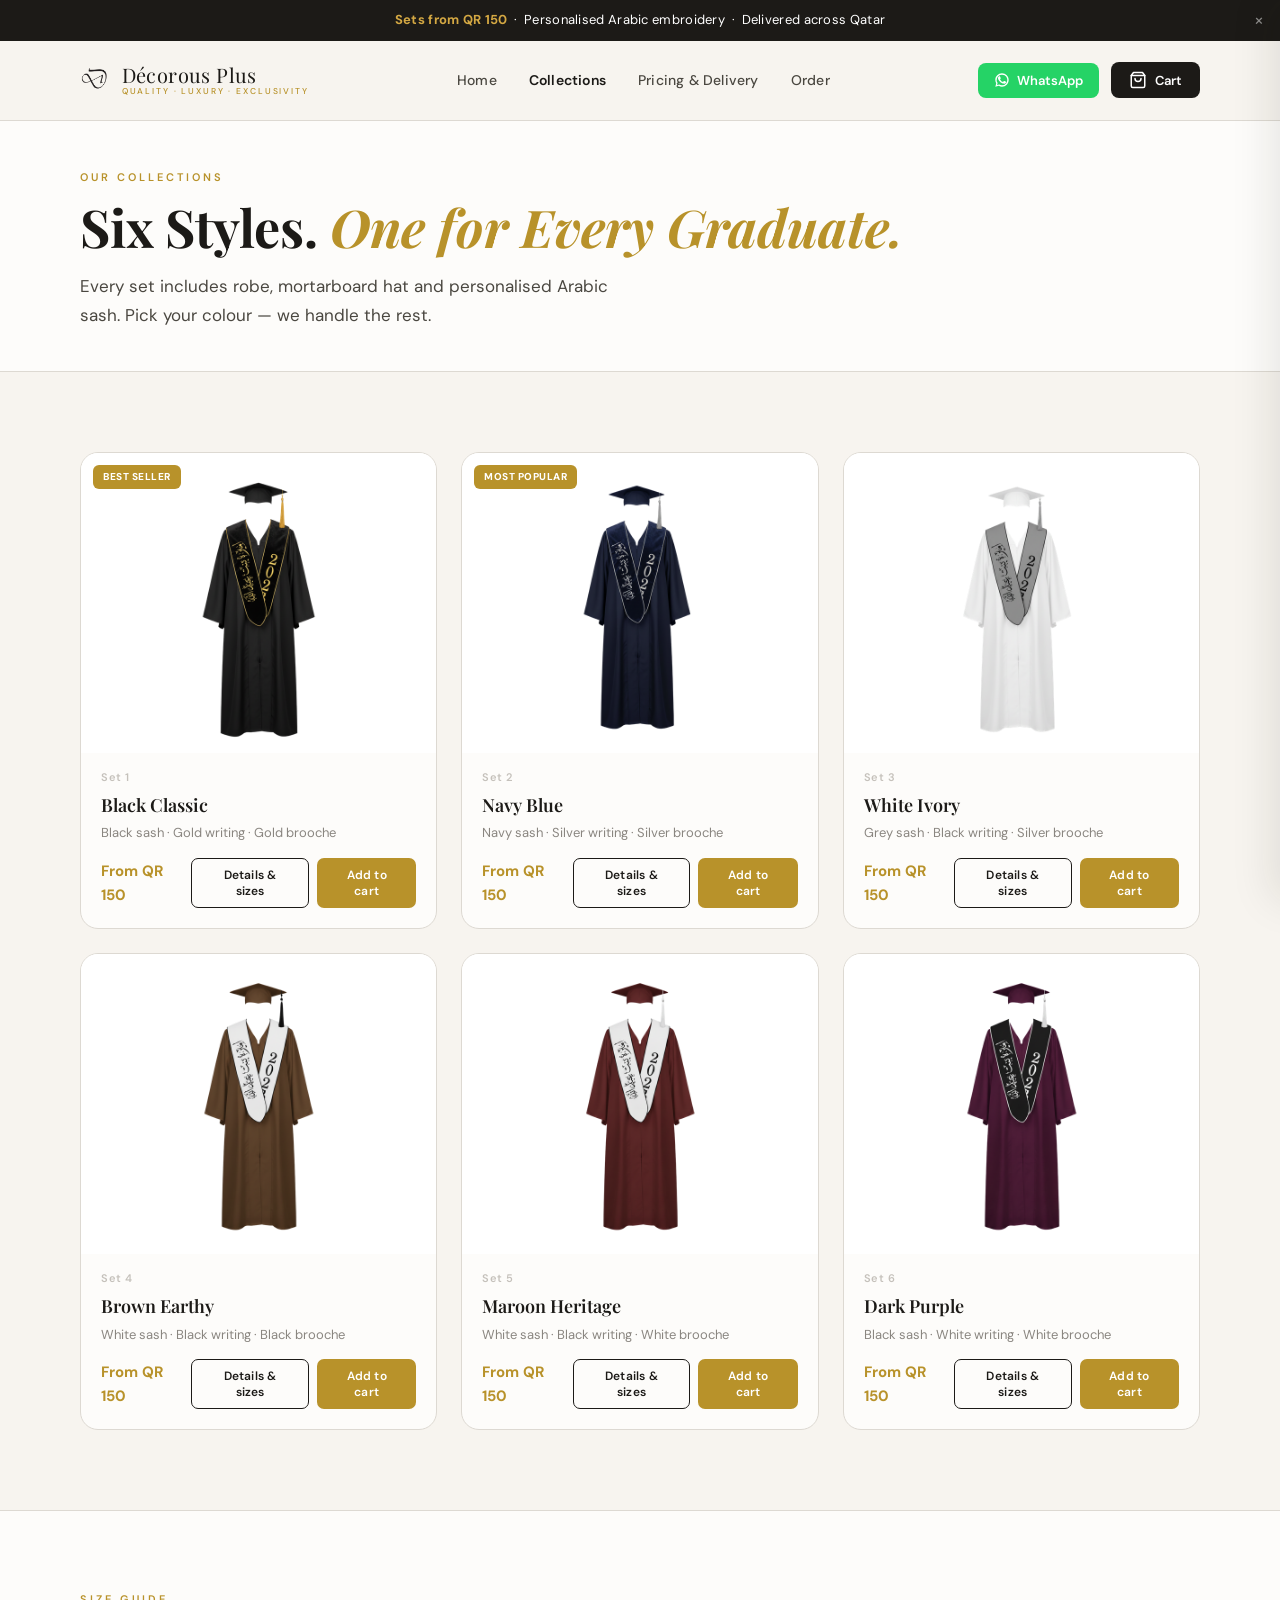
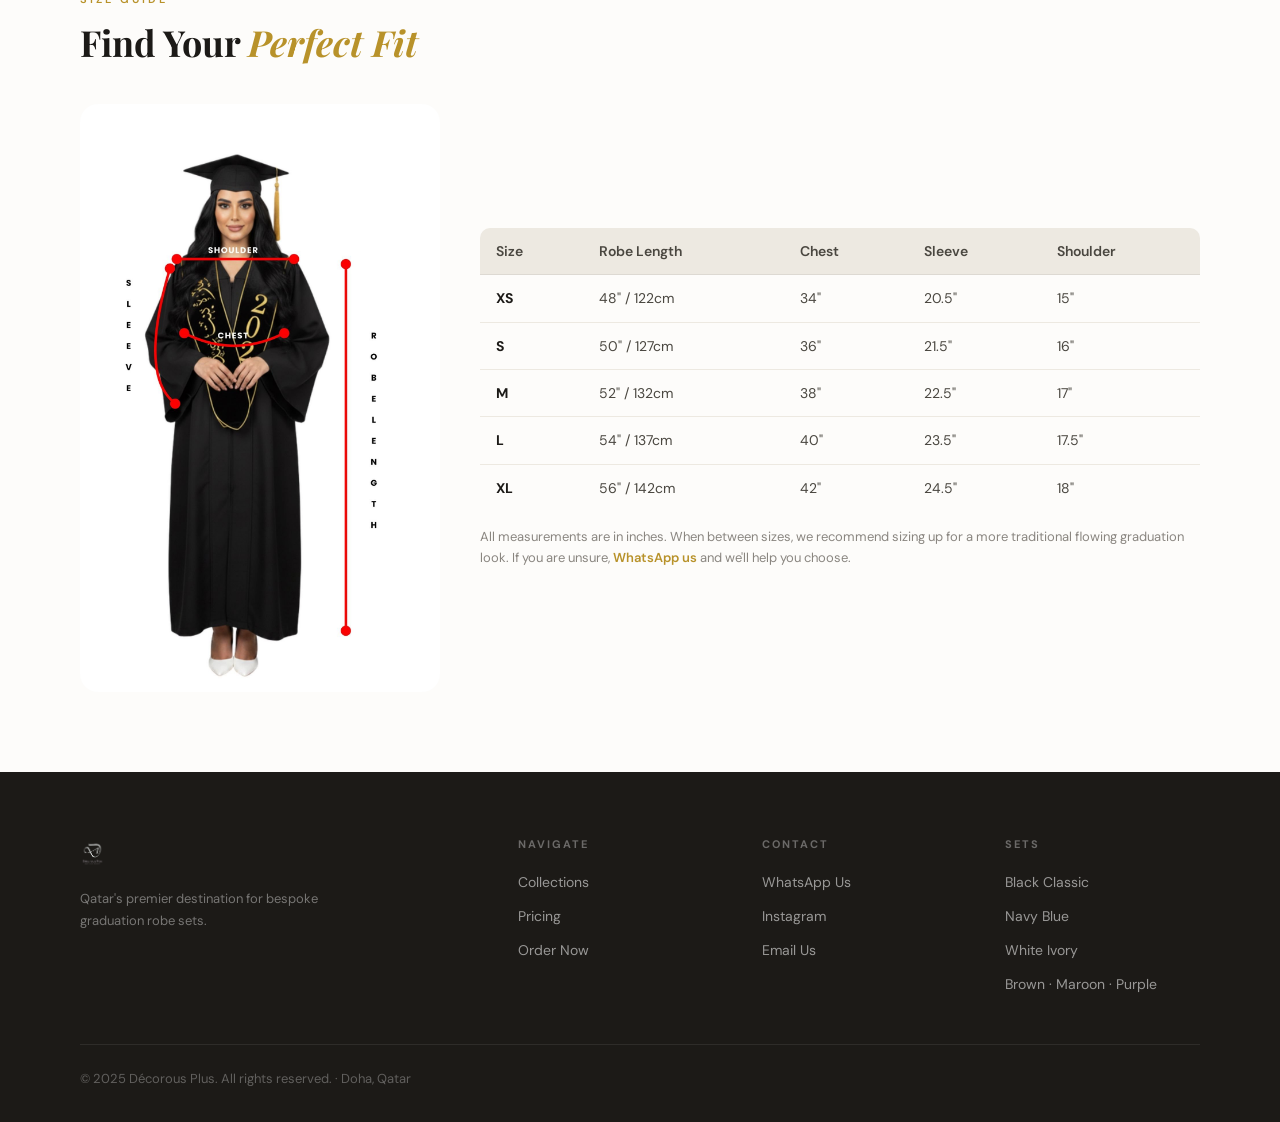
==== commit a49b8de6: "Add files via upload" ====
--- a/collections.html
+++ b/collections.html
@@ -9,7 +9,7 @@
 <link rel="stylesheet" href="assets/css/styles.css">
 <link rel="stylesheet" href="assets/css/mobile.css">
 </head>
-<body>
+<body data-page="collections">
 
 <div class="ann-bar" id="annBar">
   <strong>Sets from QR 150</strong> &nbsp;·&nbsp; Personalised Arabic embroidery &nbsp;·&nbsp; Delivered across Qatar
@@ -18,7 +18,7 @@
 
 <nav class="site-nav">
   <div class="nav-inner">
-    <a href="index.html" class="nav-logo"><img src="assets/images/logo-with-text.png" alt="Décorous Plus"></a>
+    <a href="index.html" class="nav-logo"><img src="assets/images/logo.png" alt="Décorous Plus" class="logo-icon"><span class="nav-logo-text"><span class="nav-logo-name">Décorous Plus</span><span class="nav-logo-tagline">Quality · Luxury · Exclusivity</span></span></a>
     <ul class="nav-links">
       <li><a href="index.html">Home</a></li>
       <li><a href="collections.html" class="active">Collections</a></li>
@@ -212,8 +212,8 @@
   <div id="cartEmpty" class="cart-empty-state"><div class="cart-empty-icon"><svg width="56" height="56" viewBox="0 0 24 24" fill="none" stroke="currentColor" stroke-width="1.2" stroke-linecap="round"><path d="M6 2L3 6v14a2 2 0 002 2h14a2 2 0 002-2V6l-3-4z"/><line x1="3" y1="6" x2="21" y2="6"/><path d="M16 10a4 4 0 01-8 0"/></svg></div><div class="cart-empty-text">Your order is empty</div><div class="cart-empty-sub">Browse collections to add sets</div></div>
   <div class="cart-items-list" id="cartItemsList"></div>
   <div class="cart-footer">
-    <div class="cart-zone-section"><div class="cart-zone-label">Delivery zone</div><div class="cart-zone-grid"><button class="zone-chip active" onclick="selectZone(0)">Doha +QR30</button><button class="zone-chip" onclick="selectZone(1)">Al Rayyan +QR30</button><button class="zone-chip" onclick="selectZone(2)">West Bay/Lusail +QR30</button><button class="zone-chip" onclick="selectZone(3)">Industrial/Ras Abu Fontas +QR40</button><button class="zone-chip" onclick="selectZone(4)">Umm Salal/Lusail North +QR40</button><button class="zone-chip" onclick="selectZone(5)">Al Wakrah +QR40</button><button class="zone-chip" onclick="selectZone(6)">Al Khor/Simaisma +QR50</button><button class="zone-chip" onclick="selectZone(7)">Shahaniya/Mesaieed +QR50</button><button class="zone-chip" onclick="selectZone(8)">North/Dukhan/Far +QR70</button><button class="zone-chip" onclick="selectZone(9)">Pickup — Free</button></div></div>
-    <div class="cart-summary"><div class="cart-sum-row"><div class="cart-sum-label">Subtotal</div><div class="cart-sum-value" id="cartSub">QR 0</div></div><div class="cart-sum-row"><div class="cart-sum-label">Delivery</div><div class="cart-sum-value" id="cartFee">QR 30</div></div><div class="cart-sum-row total"><div class="cart-sum-label">Total</div><div class="cart-sum-value" id="cartTotal">QR 0</div></div></div>
+    <div class="cart-zone-section"><div class="cart-zone-label">Delivery zone</div><div class="cart-zone-grid"><button class="zone-chip active" onclick="selectZone(0)">Most of Doha +QR30</button><button class="zone-chip" onclick="selectZone(1)">Wakrah / Lusail +QR40</button><button class="zone-chip" onclick="selectZone(2)">Al Khor / Mesaieed +QR50</button><button class="zone-chip" onclick="selectZone(3)">Far North / Dukhan +QR70</button></div></div>
+    <div class="cart-summary"><div class="cart-sum-row"><div class="cart-sum-label">Subtotal</div><div class="cart-sum-value" id="cartSub">QR 0</div></div><div class="cart-sum-row"><div class="cart-sum-label">Delivery</div><div class="cart-sum-value" id="cartFee">QR 15</div></div><div class="cart-sum-row total"><div class="cart-sum-label">Total</div><div class="cart-sum-value" id="cartTotal">QR 0</div></div></div>
     <div class="pay-section" id="paySection"></div>
   </div>
 </div>
@@ -252,6 +252,6 @@
 
 <div class="toast-container" id="toastContainer"></div>
 <script src="assets/js/main.js"></script>
-<script src="assets/js/mobile.js"></script>
+<script src="assets/js/mobile-init.js"></script>
 </body>
 </html>
--- a/assets/css/styles.css
+++ b/assets/css/styles.css
@@ -23,7 +23,7 @@
   --shadow: 0 2px 16px rgba(28,26,23,0.07);
   --shadow-lg: 0 8px 40px rgba(28,26,23,0.12);
   --max-w: 1200px;
-  --nav-h: 72px;
+  --nav-h: 80px;
 }
 
 * { margin: 0; padding: 0; box-sizing: border-box; }
@@ -77,7 +77,42 @@
   padding: 0 40px;
   gap: 32px;
 }
-.nav-logo img { height: 32px; object-fit: contain; }
+.nav-logo {
+  display: flex;
+  align-items: center;
+  gap: 12px;
+  text-decoration: none;
+}
+.nav-logo img.logo-icon {
+  height: 42px;
+  width: auto;
+  object-fit: contain;
+  flex-shrink: 0;
+}
+.nav-logo-text {
+  display: flex;
+  flex-direction: column;
+  gap: 2px;
+  line-height: 1;
+}
+.nav-logo-name {
+  font-family: 'Playfair Display', serif;
+  font-size: 20px;
+  font-weight: 400;
+  color: var(--ink);
+  letter-spacing: 0.02em;
+  line-height: 1.1;
+  white-space: nowrap;
+}
+.nav-logo-tagline {
+  font-family: 'DM Sans', sans-serif;
+  font-size: 8.5px;
+  font-weight: 500;
+  color: var(--gold);
+  letter-spacing: 0.22em;
+  text-transform: uppercase;
+  white-space: nowrap;
+}
 .nav-links {
   display: flex; gap: 32px; list-style: none; align-items: center;
   flex: 1; justify-content: center;
@@ -273,9 +308,9 @@
 .btn-sm { padding: 8px 16px; font-size: 12px; font-weight: 600; border-radius: 7px; }
 
 /* ---- INCLUDES SECTION ---- */
-.includes-grid { display: grid; grid-template-columns: 1fr 1fr; gap: 32px; align-items: center; }
-.includes-image-col { position: relative; }
-.includes-image-col img { width: 100%; border-radius: var(--radius-lg); object-fit: cover; height: 520px; }
+.includes-grid { display: grid; grid-template-columns: 5fr 6fr; gap: 48px; align-items: center; }
+.includes-image-col { position: relative; display: flex; align-items: flex-end; justify-content: center; }
+.includes-image-col img { width: 100%; max-width: 420px; border-radius: var(--radius-lg); object-fit: contain; object-position: bottom; height: auto; max-height: 620px; }
 .includes-items { display: flex; flex-direction: column; gap: 28px; }
 .include-item { display: flex; gap: 20px; align-items: flex-start; }
 .include-num { font-family: 'Playfair Display', serif; font-size: 13px; color: var(--gold); font-weight: 700; width: 28px; flex-shrink: 0; padding-top: 2px; }
@@ -498,6 +533,9 @@
   .hero-h1 { font-size: 38px; }
   .nav-inner { padding: 0 20px; }
   .nav-links { display: none; }
+  .nav-logo img.logo-icon { height: 34px; }
+  .nav-logo-name { font-size: 17px; }
+  .nav-logo-tagline { font-size: 7.5px; letter-spacing: 0.18em; }
   .products-grid { grid-template-columns: 1fr 1fr; gap: 14px; }
   .includes-grid { grid-template-columns: 1fr; }
   .order-grid { grid-template-columns: 1fr; }
--- a/assets/css/mobile.css
+++ b/assets/css/mobile.css
@@ -1,598 +1,779 @@
 /* =============================================
    DÉCOROUS PLUS — Mobile Stylesheet
-   Transforms site to match mobile prototype
-   on screens ≤ 768px
+   Full redesign for screens ≤ 768px
+   Does NOT affect desktop layout
    ============================================= */
 
 @media (max-width: 768px) {
 
-  /* ---- RESET BODY FOR MOBILE APP FEEL ---- */
+  /* =============================================
+     BASE & RESET
+     ============================================= */
+  :root {
+    --nav-h: 64px;
+    --bottom-nav-h: 70px;
+    --safe-bottom: env(safe-area-inset-bottom, 0px);
+  }
+
+  html {
+    scroll-behavior: smooth;
+  }
+
   body {
-    background: var(--cream);
-    -webkit-tap-highlight-color: transparent;
-    overscroll-behavior: none;
-  }
-
-  /* ---- HIDE DESKTOP NAV ELEMENTS ---- */
-  .nav-links,
-  .nav-wa-btn,
+    font-size: 14px;
+    /* Space for fixed bottom nav */
+    padding-bottom: calc(var(--bottom-nav-h) + var(--safe-bottom));
+    overflow-x: hidden;
+  }
+
+  /* =============================================
+     ANNOUNCEMENT BAR
+     ============================================= */
+  .ann-bar {
+    font-size: 11.5px;
+    padding: 9px 40px 9px 16px;
+    text-align: left;
+    white-space: nowrap;
+    overflow: hidden;
+    text-overflow: ellipsis;
+    letter-spacing: 0.1px;
+  }
+
+  .ann-bar::after {
+    content: '';
+    position: absolute;
+    right: 36px; top: 0; bottom: 0;
+    width: 40px;
+    background: linear-gradient(to right, transparent, var(--ink));
+  }
+
+  /* =============================================
+     TOP NAVIGATION — Streamlined mobile nav
+     ============================================= */
+  .site-nav {
+    height: var(--nav-h);
+    border-bottom: 1px solid rgba(28,26,23,0.06);
+    background: rgba(247,244,239,0.98);
+    backdrop-filter: blur(20px);
+    -webkit-backdrop-filter: blur(20px);
+  }
+
+  .nav-inner {
+    padding: 0 16px;
+    gap: 0;
+    justify-content: space-between;
+  }
+
+  .nav-links {
+    display: none !important;
+  }
+
+  .nav-logo {
+    gap: 9px;
+  }
+
+  .nav-logo img.logo-icon {
+    height: 32px;
+  }
+
+  .nav-logo-name {
+    font-size: 16px;
+    letter-spacing: 0.01em;
+  }
+
+  .nav-logo-tagline {
+    font-size: 7px;
+    letter-spacing: 0.15em;
+  }
+
+  .nav-right {
+    gap: 8px;
+  }
+
+  .nav-wa-btn {
+    display: none; /* Replaced by bottom nav */
+  }
+
   .nav-cart-btn {
-    display: none !important;
-  }
-
-  /* ---- SITE NAV — mobile header ---- */
-  .site-nav {
-    position: fixed;
-    top: 0;
-    left: 0;
-    right: 0;
-    height: 52px;
-    background: rgba(247,244,239,0.97);
-    backdrop-filter: blur(10px);
-    -webkit-backdrop-filter: blur(10px);
-    border-bottom: 1px solid var(--border);
-    z-index: 200;
-  }
-
-  .nav-inner {
-    height: 52px;
-    padding: 0 16px;
-    display: flex;
-    align-items: center;
-    justify-content: space-between;
-  }
-
-  /* Show hamburger button */
-  .mob-ham-btn {
-    display: flex !important;
-    width: 40px;
-    height: 40px;
-    align-items: center;
-    justify-content: center;
-    background: none;
-    border: none;
+    padding: 8px 14px;
+    font-size: 12px;
     border-radius: 10px;
-    cursor: pointer;
-    flex-shrink: 0;
-    transition: background 0.15s;
-  }
-  .mob-ham-btn:active { background: var(--cream-d); }
-
-  /* Show mobile cart button */
-  .mob-cart-btn {
-    display: flex !important;
-    width: 40px;
-    height: 40px;
-    align-items: center;
-    justify-content: center;
-    background: none;
-    border: none;
-    border-radius: 10px;
-    cursor: pointer;
-    position: relative;
-    flex-shrink: 0;
-    transition: background 0.15s;
-    color: var(--ink);
-  }
-  .mob-cart-btn:active { background: var(--cream-d); }
-  .mob-cart-btn svg { width: 22px; height: 22px; }
-
-  .mob-cart-badge {
-    position: absolute;
-    top: 4px;
-    right: 4px;
+    gap: 6px;
+  }
+
+  .nav-cart-btn svg {
     width: 15px;
     height: 15px;
-    background: var(--gold);
-    color: #fff;
-    font-size: 9px;
-    font-weight: 700;
-    border-radius: 50%;
+  }
+
+  /* =============================================
+     BOTTOM NAVIGATION BAR — App-style
+     ============================================= */
+  .mobile-bottom-nav {
     display: flex;
-    align-items: center;
-    justify-content: center;
-  }
-
-  .nav-logo img { height: 24px; }
-
-  /* ---- ANNOUNCEMENT BAR ---- */
-  .ann-bar {
     position: fixed;
-    top: 52px;
-    left: 0;
-    right: 0;
-    z-index: 199;
-    font-size: 11px;
-    padding: 8px 36px 8px 16px;
-    line-height: 1.4;
-  }
-
-  /* ---- PAGE OFFSET for fixed nav ---- */
-  body {
-    padding-top: 52px;
-  }
-  body.ann-visible {
-    padding-top: 92px; /* 52px nav + ~40px ann bar */
-  }
-
-  /* ---- MOBILE DRAWER ---- */
-  .mob-drawer-overlay {
-    display: none;
-    position: fixed;
-    inset: 0;
-    background: rgba(28,26,23,0.45);
+    bottom: 0; left: 0; right: 0;
+    height: calc(var(--bottom-nav-h) + var(--safe-bottom));
+    padding-bottom: var(--safe-bottom);
+    background: rgba(247,244,239,0.98);
+    backdrop-filter: blur(24px);
+    -webkit-backdrop-filter: blur(24px);
+    border-top: 1px solid var(--border);
     z-index: 300;
-    animation: mobFadeIn 0.2s;
-  }
-  .mob-drawer-overlay.open { display: block; }
-
-  @keyframes mobFadeIn { from{opacity:0} to{opacity:1} }
-  @keyframes mobSlideRight { from{transform:translateX(-100%)} to{transform:translateX(0)} }
-
-  .mob-drawer {
-    position: absolute;
-    top: 0;
-    left: 0;
-    bottom: 0;
-    width: 272px;
-    background: var(--white);
-    border-right: 1px solid var(--border);
-    display: flex;
-    flex-direction: column;
-    animation: mobSlideRight 0.26s cubic-bezier(0.32,0.72,0,1);
-  }
-
-  .mob-drawer-top {
-    padding: 60px 24px 22px;
-    border-bottom: 1px solid var(--border);
-  }
-  .mob-drawer-top img { height: 48px; object-fit: contain; }
-  .mob-drawer-tagline {
-    font-size: 10px;
-    letter-spacing: 2.5px;
-    color: var(--ink-f);
-    text-transform: uppercase;
-    margin-top: 8px;
-  }
-
-  .mob-drawer-nav { flex: 1; padding: 10px 0; }
-
-  .mob-drawer-item {
-    display: flex;
-    align-items: center;
-    gap: 13px;
-    padding: 14px 24px;
-    cursor: pointer;
-    text-decoration: none;
-    position: relative;
-    transition: background 0.12s;
-  }
-  .mob-drawer-item:active { background: var(--cream-d); }
-  .mob-drawer-item.active { background: var(--cream); }
-  .mob-drawer-item.active::before {
-    content: '';
-    position: absolute;
-    left: 0;
-    top: 10px;
-    bottom: 10px;
-    width: 2.5px;
-    background: var(--gold);
-    border-radius: 0 2px 2px 0;
-  }
-  .mob-drawer-item svg {
-    width: 18px;
-    height: 18px;
-    opacity: 0.35;
-    flex-shrink: 0;
-    color: var(--ink);
-  }
-  .mob-drawer-item.active svg { opacity: 1; }
-  .mob-drawer-label {
-    font-size: 15px;
-    font-weight: 500;
-    color: var(--ink-m);
-  }
-  .mob-drawer-item.active .mob-drawer-label {
-    color: var(--ink);
-    font-weight: 600;
-  }
-  .mob-drawer-cart-badge {
-    margin-left: auto;
-    background: var(--gold);
-    color: #fff;
-    font-size: 10px;
-    font-weight: 700;
-    width: 18px;
-    height: 18px;
-    border-radius: 50%;
-    display: flex;
-    align-items: center;
-    justify-content: center;
-  }
-
-  .mob-drawer-bottom {
-    padding: 18px 24px;
-    border-top: 1px solid var(--border);
-  }
-  .mob-drawer-wa {
-    width: 100%;
-    background: var(--green);
-    border: none;
-    border-radius: 10px;
-    padding: 12px 16px;
-    display: flex;
-    align-items: center;
-    justify-content: center;
-    gap: 8px;
-    font-size: 13px;
-    font-weight: 700;
-    color: #fff;
-    font-family: 'DM Sans', sans-serif;
-    cursor: pointer;
-  }
-  .mob-drawer-wa svg { width: 18px; height: 18px; }
-
-  /* ---- BOTTOM NAV ---- */
-  .mob-bottom-nav {
-    display: flex !important;
-    position: fixed;
-    bottom: 0;
-    left: 0;
-    right: 0;
-    height: 64px;
-    background: rgba(247,244,239,0.97);
-    backdrop-filter: blur(10px);
-    -webkit-backdrop-filter: blur(10px);
-    border-top: 1px solid var(--border);
-    z-index: 200;
-    padding-bottom: env(safe-area-inset-bottom);
-  }
-
-  .mob-tab {
+    box-shadow: 0 -4px 24px rgba(28,26,23,0.08);
+  }
+
+  .mobile-nav-item {
     flex: 1;
     display: flex;
     flex-direction: column;
     align-items: center;
     justify-content: center;
-    gap: 3px;
+    gap: 4px;
     text-decoration: none;
     color: var(--ink-l);
     font-size: 10px;
     font-weight: 500;
-    cursor: pointer;
+    letter-spacing: 0.3px;
+    padding: 8px 4px 0;
+    transition: color 0.15s;
+    position: relative;
     background: none;
     border: none;
+    cursor: pointer;
     font-family: 'DM Sans', sans-serif;
-    transition: color 0.15s;
+  }
+
+  .mobile-nav-item.active,
+  .mobile-nav-item:hover {
+    color: var(--ink);
+  }
+
+  .mobile-nav-item svg {
+    width: 20px;
+    height: 20px;
+    stroke: currentColor;
+    fill: none;
+    stroke-width: 1.8;
+    stroke-linecap: round;
+    stroke-linejoin: round;
+    transition: transform 0.2s;
+  }
+
+  .mobile-nav-item.active svg {
+    stroke: var(--gold);
+    transform: translateY(-1px);
+  }
+
+  .mobile-nav-item.active span {
+    color: var(--gold);
+  }
+
+  /* WhatsApp item special treatment */
+  .mobile-nav-item.nav-wa {
+    color: #25D366;
+  }
+
+  .mobile-nav-item.nav-wa svg {
+    fill: #25D366;
+    stroke: none;
+  }
+
+  /* =============================================
+     HERO — Full-bleed app-style hero
+     ============================================= */
+  .hero-section {
+    display: block !important;
+    grid-template-columns: unset !important;
+    min-height: auto;
     position: relative;
-    padding: 8px 4px 6px;
-  }
-  .mob-tab.active { color: var(--ink); }
-  .mob-tab svg {
-    width: 22px;
-    height: 22px;
-    stroke-width: 1.8px;
-  }
-  .mob-tab-badge {
-    position: absolute;
-    top: 6px;
-    left: calc(50% + 5px);
-    width: 14px;
-    height: 14px;
-    background: var(--gold);
-    color: #fff;
-    font-size: 8px;
-    font-weight: 700;
-    border-radius: 50%;
-    display: flex;
-    align-items: center;
-    justify-content: center;
-    line-height: 1;
-  }
-
-  /* ---- PUSH CONTENT ABOVE BOTTOM NAV ---- */
-  .site-footer { margin-bottom: 64px; }
-  .site-footer { padding: 40px 0 24px; }
-
-  /* ---- HERO SECTION ---- */
-  .hero-section {
-    display: block;
-    min-height: 440px;
+    overflow: hidden;
+    background: var(--ink);
+  }
+
+  .hero-img-col {
     position: relative;
-    background: var(--ink);
+    height: 420px;
+    width: 100%;
     overflow: hidden;
   }
 
-  .hero-content-col {
-    position: absolute;
-    bottom: 0;
-    left: 0;
-    right: 0;
-    padding: 0 24px 28px;
-    background: linear-gradient(to top, var(--ink) 10%, rgba(28,26,23,0.6) 60%, transparent);
-    z-index: 2;
-  }
-
-  .hero-img-col {
-    position: absolute;
-    inset: 0;
-    height: 440px;
-  }
   .hero-img-col img {
     width: 100%;
     height: 100%;
     object-fit: cover;
     object-position: top center;
   }
-  .hero-img-gradient { display: none; }
+
+  .hero-img-gradient {
+    position: absolute;
+    inset: 0;
+    width: 100%;
+    background: linear-gradient(
+      to bottom,
+      transparent 0%,
+      transparent 30%,
+      rgba(28,26,23,0.5) 60%,
+      var(--ink) 100%
+    ) !important;
+  }
+
+  /* Floating content over hero image */
+  .hero-content-col {
+    position: relative;
+    padding: 0 20px 36px;
+    background: var(--ink);
+    margin-top: -60px;
+    z-index: 2;
+  }
 
   .hero-tagline {
-    font-size: 9px;
+    font-size: 9.5px;
     letter-spacing: 3px;
-    text-transform: uppercase;
-    color: var(--gold-l);
-    font-weight: 600;
-    margin-bottom: 8px;
+    margin-bottom: 10px;
   }
 
   .hero-h1 {
     font-size: 34px !important;
-    color: #fff;
     line-height: 1.1;
-    margin-bottom: 10px;
+    margin-bottom: 14px;
   }
 
   .hero-sub {
+    font-size: 14px;
+    line-height: 1.65;
+    margin-bottom: 24px;
+    color: rgba(255,255,255,0.5);
+  }
+
+  .hero-btns {
+    display: grid;
+    grid-template-columns: 1fr 1fr;
+    gap: 10px;
+  }
+
+  .hero-btns .btn {
+    justify-content: center;
+    padding: 13px 16px;
     font-size: 13px;
-    color: rgba(255,255,255,0.55);
-    line-height: 1.65;
-    margin-bottom: 20px;
-  }
-
-  .hero-btns {
+    border-radius: 10px;
+  }
+
+  .hero-stats {
+    display: grid;
+    grid-template-columns: repeat(4, 1fr);
+    gap: 0;
+    margin-top: 28px;
+    padding-top: 24px;
+    border-top: 1px solid rgba(255,255,255,0.08);
+  }
+
+  .hero-stats > div {
+    text-align: center;
+    padding: 0 4px;
+    border-right: 1px solid rgba(255,255,255,0.08);
+  }
+
+  .hero-stats > div:last-child {
+    border-right: none;
+  }
+
+  .hero-stat-num {
+    font-size: 18px;
+    font-weight: 700;
+    color: var(--gold-l);
+    margin-bottom: 2px;
+    line-height: 1.1;
+  }
+
+  .hero-stat-lbl {
+    font-size: 9px;
+    color: rgba(255,255,255,0.35);
+    letter-spacing: 0.3px;
+  }
+
+  /* =============================================
+     SECTIONS
+     ============================================= */
+  .section {
+    padding: 48px 0;
+  }
+
+  .section-sm {
+    padding: 36px 0;
+  }
+
+  .container {
+    padding: 0 16px !important;
+  }
+
+  .eyebrow {
+    font-size: 9.5px;
+    letter-spacing: 2.5px;
+    margin-bottom: 8px;
+  }
+
+  .section-title {
+    font-size: 26px;
+    line-height: 1.2;
+  }
+
+  .lead {
+    font-size: 15px;
+    line-height: 1.7;
+  }
+
+  /* =============================================
+     COLLECTIONS SECTION HEADER
+     ============================================= */
+  .section [style*="display:flex"][style*="align-items:flex-end"] {
+    flex-direction: column !important;
+    align-items: flex-start !important;
+    gap: 16px;
+    margin-bottom: 24px !important;
+  }
+
+  .section [style*="display:flex"][style*="align-items:flex-end"] .btn {
+    width: 100%;
+    justify-content: center;
+  }
+
+  /* =============================================
+     PRODUCTS GRID — Horizontal scroll cards
+     ============================================= */
+  /* ---- HOME: infinite auto-scroll marquee ---- */
+  [data-page="home"] .products-grid {
+    display: flex !important;
+    flex-direction: row !important;
+    overflow: hidden !important;
+    scroll-snap-type: none !important;
+    gap: 0 !important;
+    padding: 4px 0 16px !important;
+    margin: 0 -16px !important;
+    scrollbar-width: none !important;
+    grid-template-columns: unset !important;
+    cursor: grab;
+    user-select: none;
+  }
+
+  [data-page="home"] .products-grid::-webkit-scrollbar { display: none; }
+
+  [data-page="home"] .products-marquee-track {
     display: flex;
-    gap: 9px;
-  }
-  .hero-btns .btn {
-    flex: 1;
-    text-align: center;
-    padding: 13px 12px;
-    font-size: 13px;
-  }
-  .hero-btns .btn-gold {
-    background: var(--gold);
-    color: #fff;
-    border-radius: 8px;
-    border: none;
-    font-weight: 600;
-  }
-  .hero-btns .btn-ghost {
-    background: transparent;
-    color: rgba(255,255,255,0.8);
-    border: 1px solid rgba(255,255,255,0.25);
-    border-radius: 8px;
-    font-weight: 500;
-  }
-
-  .hero-stats {
-    display: none; /* shown in stats bar below */
-  }
-
-  /* ---- STATS BAR ---- */
-  .mob-stats-bar {
+    flex-direction: row;
+    gap: 12px;
+    padding: 0 16px;
+    animation: marqueeScroll 28s linear infinite;
+    will-change: transform;
+  }
+
+  [data-page="home"] .products-grid:hover .products-marquee-track,
+  [data-page="home"] .products-grid.paused .products-marquee-track {
+    animation-play-state: paused;
+  }
+
+  @keyframes marqueeScroll {
+    from { transform: translateX(0); }
+    to   { transform: translateX(-50%); }
+  }
+
+  [data-page="home"] .product-card {
+    flex-shrink: 0 !important;
+    width: 210px !important;
+    scroll-snap-align: unset;
+  }
+
+  /* ---- COLLECTIONS: 2-column grid ---- */
+  [data-page="collections"] .products-grid {
     display: grid !important;
-    grid-template-columns: 1fr 1px 1fr 1px 1fr;
-    align-items: center;
-    padding: 18px 0;
-    margin: 0 20px;
-    border-bottom: 1px solid var(--border);
-  }
-  .mob-stats-divider {
-    background: var(--border);
-    height: 28px;
-  }
-  .mob-stat {
-    text-align: center;
-  }
-  .mob-stat-num {
-    font-family: 'Playfair Display', serif;
-    font-size: 18px;
-    color: var(--gold);
-    font-weight: 700;
-  }
-  .mob-stat-lbl {
-    font-size: 10px;
-    color: var(--ink-l);
-    margin-top: 1px;
-  }
-
-  /* ---- SECTION HEADERS ---- */
-  .section { padding: 24px 0; }
-  .container { padding: 0 20px; }
-  .section-title { font-size: 20px; }
-  .eyebrow { font-size: 9px; }
-
-  /* Flush section headers with "see all" link */
-  .mob-sec-header {
-    display: flex !important;
-    align-items: baseline;
-    justify-content: space-between;
-    margin-bottom: 14px;
-  }
-  .mob-sec-header .section-title { margin-bottom: 0; }
-
-  /* ---- HORIZONTAL SCROLL PRODUCT ROW (home page) ---- */
-  .products-grid.mob-scroll-row {
-    display: flex !important;
-    gap: 11px;
-    overflow-x: auto;
-    margin: 0 -20px;
-    padding: 0 20px 4px;
-    scrollbar-width: none;
-    grid-template-columns: unset;
-  }
-  .products-grid.mob-scroll-row::-webkit-scrollbar { display: none; }
-
-  .products-grid.mob-scroll-row .product-card {
-    flex-shrink: 0;
-    width: 148px;
-    transform: none !important;
-    box-shadow: none !important;
-    transition: transform 0.15s;
-  }
-  .products-grid.mob-scroll-row .product-card:active { transform: scale(0.97) !important; }
-  .products-grid.mob-scroll-row .product-card-img { height: 170px; padding: 10px 8px 4px; }
-  .products-grid.mob-scroll-row .product-card-body { padding: 11px 12px 13px; }
-  .products-grid.mob-scroll-row .product-card-name { font-size: 13px; margin-bottom: 2px; }
-  .products-grid.mob-scroll-row .product-card-sash { font-size: 11px; margin-bottom: 6px; }
-  .products-grid.mob-scroll-row .product-card-price { font-size: 13px; }
-
-  /* ---- COLLECTIONS GRID (collections page) ---- */
-  .products-grid {
     grid-template-columns: 1fr 1fr !important;
-    gap: 10px;
-  }
-  .product-card-img { height: 180px !important; padding: 12px 8px 4px !important; }
-  .product-card-body { padding: 11px 12px 13px !important; }
-  .product-card-name { font-size: 13px !important; }
-  .product-card-sash { font-size: 11px !important; margin-bottom: 8px !important; }
-  .product-card-price { font-size: 14px !important; }
-
-  /* Add-to-cart button on grid cards */
-  .product-card-cta .btn { font-size: 12px; padding: 8px 12px; }
-  .btn-add-circle {
-    width: 28px !important;
-    height: 28px !important;
-    border-radius: 50% !important;
-    background: var(--ink) !important;
-    border: none !important;
-    display: flex !important;
-    align-items: center !important;
-    justify-content: center !important;
-    color: #fff !important;
+    gap: 12px !important;
+    overflow-x: unset !important;
     padding: 0 !important;
-    transition: transform 0.1s !important;
-  }
-  .btn-add-circle:active { transform: scale(0.87) !important; }
-
-  /* ---- INCLUDES SECTION ---- */
+    margin: 0 !important;
+  }
+
+  [data-page="collections"] .product-card {
+    width: 100% !important;
+  }
+
+  /* ---- Shared card styles ---- */
+  .product-card {
+    border-radius: 16px;
+    box-shadow: 0 2px 16px rgba(28,26,23,0.08);
+    transition: transform 0.2s, box-shadow 0.2s;
+  }
+
+  .product-card:active {
+    transform: scale(0.97);
+  }
+
+  .product-card-img {
+    height: 200px !important;
+    padding: 16px 12px 8px !important;
+  }
+
+  .product-card-body {
+    padding: 12px 14px 16px;
+  }
+
+  .product-card-name {
+    font-size: 15px;
+  }
+
+  .product-card-sash {
+    font-size: 11.5px;
+    margin-bottom: 12px;
+  }
+
+  .product-card-footer {
+    flex-direction: column;
+    align-items: stretch;
+    gap: 8px;
+  }
+
+  .product-card-price {
+    font-size: 14px;
+  }
+
+  .product-card-cta {
+    display: grid;
+    grid-template-columns: 1fr 1fr;
+    gap: 6px;
+  }
+
+  .product-card-cta .btn {
+    justify-content: center;
+    padding: 7px 8px;
+    font-size: 11px;
+  }
+
+  .product-badge {
+    font-size: 9px;
+    padding: 3px 8px;
+    border-radius: 5px;
+  }
+
+  /* Scroll indicator dots */
+  .products-scroll-hint {
+    display: flex;
+    justify-content: center;
+    gap: 5px;
+    margin-top: 12px;
+  }
+
+  /* =============================================
+     "SEE ALL" BUTTON
+     ============================================= */
+  [style*="text-align:center"] > .btn-ink {
+    width: 100%;
+    justify-content: center;
+    padding: 14px;
+    border-radius: 10px;
+    font-size: 14px;
+    margin-top: 8px;
+  }
+
+  /* =============================================
+     INCLUDES SECTION
+     ============================================= */
   .includes-grid {
     grid-template-columns: 1fr !important;
-    gap: 0 !important;
-  }
-  .includes-img-col img {
-    height: 220px;
-    object-fit: contain;
+    gap: 32px !important;
+  }
+
+  .includes-image-col {
+    height: 280px;
+    overflow: hidden;
+    border-radius: 20px;
+  }
+
+  .includes-image-col img {
+    max-height: 280px;
+    max-width: 100%;
+    object-fit: cover;
+    object-position: center top;
+    border-radius: 20px;
+  }
+
+  .includes-items {
+    gap: 20px;
+  }
+
+  .include-item {
+    gap: 14px;
+    align-items: flex-start;
+    background: var(--white);
+    border: 1px solid var(--border);
+    border-radius: 14px;
+    padding: 16px;
+  }
+
+  .include-num {
+    font-size: 12px;
+    width: 22px;
+  }
+
+  .include-icon-wrap {
+    width: 52px;
+    height: 52px;
+    border-radius: 12px;
+    flex-shrink: 0;
+  }
+
+  .include-title {
+    font-size: 15px;
+    margin-bottom: 3px;
+  }
+
+  .include-desc {
+    font-size: 13px;
+    line-height: 1.55;
+  }
+
+  .includes-grid .gap-row {
+    display: grid;
+    grid-template-columns: 1fr 1fr;
+    gap: 10px;
+  }
+
+  .includes-grid .gap-row .btn {
+    justify-content: center;
+    padding: 13px 16px;
+    font-size: 13px;
+  }
+
+  /* =============================================
+     VELVET ADD-ONS SECTION
+     ============================================= */
+  .section-sm > .container > [style*="display:grid"][style*="grid-template-columns:1fr 1fr"] {
+    display: block !important;
+  }
+
+  .addon-grid {
+    grid-template-columns: 1fr !important;
+    gap: 12px !important;
+    max-width: 100% !important;
+  }
+
+  .addon-card {
+    border-radius: 14px;
+    overflow: hidden;
+  }
+
+  .addon-card-img {
+    width: 88px !important;
+    height: 96px !important;
+  }
+
+  .addon-card-body {
+    padding: 14px;
+  }
+
+  .addon-card-name {
+    font-size: 13px;
+  }
+
+  /* Hide the velvet photos on mobile (shown in addon card instead) */
+  .section-sm [style*="display:grid;grid-template-columns:1fr 1fr;gap:16px"] {
+    display: none !important;
+  }
+
+  /* =============================================
+     BULK / DARK BANNER
+     ============================================= */
+  .banner-dark {
+    padding: 52px 0;
+  }
+
+  .banner-dark h2 {
+    font-size: 30px !important;
+    margin-bottom: 12px !important;
+  }
+
+  .banner-dark p {
+    font-size: 14px !important;
+    margin-bottom: 24px !important;
+  }
+
+  .banner-dark [style*="display:flex;gap:14px"] {
+    flex-direction: column !important;
+    gap: 10px !important;
+    padding: 0 16px;
+  }
+
+  .banner-dark .btn {
     width: 100%;
-    background: #fff;
-    padding: 12px;
-    border-radius: var(--radius) var(--radius) 0 0;
-  }
-  .includes-img-col { border-radius: var(--radius) var(--radius) 0 0; overflow: hidden; }
-
-  /* ---- PRICING GRID ---- */
+    justify-content: center;
+  }
+
+  /* =============================================
+     PRICING SECTION
+     ============================================= */
   .pricing-grid {
     grid-template-columns: 1fr !important;
-    gap: 10px !important;
-  }
-  .pricing-card { padding: 18px !important; }
-  .pricing-price { font-size: 32px !important; }
-
-  /* ---- ADDONS SECTION ---- */
-  .mob-addon-row {
-    display: flex !important;
-    gap: 10px;
-  }
-  .mob-addon-card {
-    flex: 1;
-    background: var(--white);
-    border: 1px solid var(--border);
-    border-radius: 12px;
-    overflow: hidden;
-  }
-  .mob-addon-img {
-    width: 100%;
-    height: 120px;
-    object-fit: contain;
-    background: #fff;
-    padding: 6px;
-    display: block;
-  }
-  .mob-addon-body { padding: 11px 12px; }
-  .mob-addon-name { font-size: 12px; color: var(--ink); font-weight: 600; margin-bottom: 2px; }
-  .mob-addon-desc { font-size: 10px; color: var(--ink-l); }
-
-  /* ---- WHATSAPP BANNER ---- */
-  .mob-wa-banner {
-    display: flex !important;
-    align-items: center;
-    gap: 14px;
-    margin: 22px 20px 30px;
-    background: var(--ink);
-    border-radius: 12px;
-    padding: 16px 18px;
-    cursor: pointer;
-    text-decoration: none;
-  }
-  .mob-wa-banner-icon {
-    width: 38px;
-    height: 38px;
-    background: var(--green);
-    border-radius: 10px;
+    gap: 12px !important;
+  }
+
+  .pricing-card {
+    padding: 22px 20px;
+    border-radius: 16px;
     display: flex;
     align-items: center;
-    justify-content: center;
-    flex-shrink: 0;
-    color: #fff;
-  }
-  .mob-wa-banner-icon svg { width: 20px; height: 20px; }
-  .mob-wa-banner-title { font-size: 13px; font-weight: 600; color: #fff; }
-  .mob-wa-banner-sub { font-size: 11px; color: rgba(255,255,255,0.38); margin-top: 2px; }
-  .mob-wa-banner-arrow { color: rgba(255,255,255,0.3); margin-left: auto; }
-  .mob-wa-banner-arrow svg { width: 16px; height: 16px; }
-
-  /* ---- DELIVERY TABLE ---- */
-  .delivery-table, .rtbl {
-    border-radius: 12px;
-    overflow: hidden;
-  }
-
-  /* ---- ORDER FORM ---- */
+    gap: 16px;
+  }
+
+  .pricing-card.featured {
+    order: -1;
+  }
+
+  .pricing-card > * { width: auto; }
+
+  /* Make pricing cards more compact / horizontal on mobile */
+  .pricing-price {
+    font-size: 32px !important;
+  }
+
+  .pricing-features {
+    gap: 7px;
+    margin-bottom: 16px;
+  }
+
+  .pricing-features li {
+    font-size: 12.5px;
+  }
+
+  .pricing-cta {
+    padding: 11px;
+    font-size: 13px;
+    border-radius: 10px;
+  }
+
+  /* =============================================
+     DELIVERY SECTION
+     ============================================= */
+  .delivery-grid {
+    grid-template-columns: 1fr !important;
+    gap: 24px !important;
+  }
+
+  .delivery-times {
+    flex-direction: row;
+    gap: 10px;
+  }
+
+  .delivery-time-card {
+    padding: 18px 14px;
+    border-radius: 14px;
+  }
+
+  .del-days {
+    font-size: 32px;
+  }
+
+  .rate-row {
+    padding: 12px 16px;
+  }
+
+  .rate-area {
+    font-size: 13px;
+  }
+
+  .rate-fee {
+    font-size: 13px;
+  }
+
+  /* =============================================
+     SIZE CHART SECTION
+     ============================================= */
+  .size-chart-section {
+    grid-template-columns: 1fr !important;
+    gap: 24px !important;
+  }
+
+  .size-chart-img {
+    max-width: 100%;
+    border-radius: 14px;
+  }
+
+  .size-table th,
+  .size-table td {
+    padding: 10px 10px;
+    font-size: 12px;
+  }
+
+  /* =============================================
+     ORDER FORM
+     ============================================= */
   .order-grid {
     grid-template-columns: 1fr !important;
-    gap: 0 !important;
-  }
-
-  .order-form-col { padding: 0; }
-  .order-summary-col { display: none; } /* hide desktop sidebar summary */
-
-  /* ---- MODAL / PRODUCT SHEET — mobile bottom sheet ---- */
+    gap: 24px !important;
+  }
+
+  .order-form-card {
+    padding: 24px 18px;
+    border-radius: 16px;
+  }
+
+  .form-grid-2 {
+    grid-template-columns: 1fr !important;
+    gap: 0;
+  }
+
+  .form-input,
+  .form-select,
+  .form-textarea {
+    font-size: 16px; /* Prevents iOS zoom */
+    padding: 13px 14px;
+    border-radius: 10px;
+  }
+
+  .form-submit {
+    padding: 16px;
+    font-size: 15px;
+    border-radius: 12px;
+  }
+
+  /* Order sidebar goes above form on mobile */
+  .order-sidebar {
+    order: -1;
+  }
+
+  .sidebar-card {
+    padding: 18px;
+    border-radius: 14px;
+  }
+
+  /* =============================================
+     MODAL — Full-screen bottom sheet on mobile
+     ============================================= */
   .modal-overlay {
     align-items: flex-end !important;
-  }
+    padding: 0 !important;
+  }
+
   .modal-box {
     grid-template-columns: 1fr !important;
     max-width: 100% !important;
     width: 100% !important;
-    border-radius: 22px 22px 0 0 !important;
-    max-height: 92vh !important;
-    overflow-y: auto !important;
-    animation: mobSlideUp 0.3s cubic-bezier(0.32,0.72,0,1) !important;
-    margin: 0 !important;
-  }
-
-  @keyframes mobSlideUp {
-    from { transform: translateY(100%); }
-    to   { transform: translateY(0); }
-  }
-
-  /* Handle bar for bottom sheet */
+    border-radius: 24px 24px 0 0 !important;
+    max-height: 90vh;
+    overflow-y: auto;
+    -webkit-overflow-scrolling: touch;
+    transform: translateY(100%) !important;
+  }
+
+  .modal-overlay.open .modal-box {
+    transform: translateY(0) !important;
+  }
+
+  /* Drag handle */
   .modal-box::before {
     content: '';
     display: block;
-    width: 32px;
+    width: 40px;
     height: 4px;
-    background: var(--cream-m);
+    background: var(--border);
     border-radius: 2px;
     margin: 12px auto 0;
     flex-shrink: 0;
@@ -600,190 +781,273 @@
 
   .modal-img-col {
     border-radius: 0 !important;
-    height: 300px !important;
-  }
-  .modal-img-col img { height: 300px !important; object-fit: contain !important; }
-  .modal-body { padding: 16px 20px 32px !important; }
-
-  /* ---- CART DRAWER — full screen on mobile ---- */
+    height: 260px;
+  }
+
+  .modal-gallery {
+    height: 260px !important;
+  }
+
+  .modal-body-col {
+    padding: 20px 20px 32px;
+  }
+
+  .modal-name {
+    font-size: 22px;
+  }
+
+  .modal-price {
+    font-size: 26px;
+    margin-bottom: 16px;
+  }
+
+  .modal-add-btn {
+    position: sticky;
+    bottom: 0;
+    border-radius: 12px;
+    padding: 15px;
+    font-size: 15px;
+    margin-top: 20px;
+  }
+
+  .modal-close {
+    top: 14px;
+    right: 14px;
+    background: rgba(247,244,239,0.95);
+    backdrop-filter: blur(8px);
+  }
+
+  /* =============================================
+     CART DRAWER — Full-screen on mobile
+     ============================================= */
   .cart-drawer {
     width: 100% !important;
-    top: 0 !important;
-  }
-  .cart-drawer-header { padding: 20px 20px 16px !important; }
-
-  /* ---- FOOTER ---- */
+    border-radius: 0;
+  }
+
+  .cart-drawer-title {
+    font-size: 18px;
+  }
+
+  .cart-zone-grid {
+    grid-template-columns: 1fr !important;
+    gap: 6px;
+  }
+
+  .zone-chip {
+    font-size: 12px;
+    padding: 10px 12px;
+    border-radius: 10px;
+  }
+
+  .pay-btn {
+    padding: 14px;
+    font-size: 14px;
+    border-radius: 12px;
+  }
+
+  /* =============================================
+     TOAST — Mobile bottom position
+     ============================================= */
+  .toast-container {
+    bottom: calc(var(--bottom-nav-h) + var(--safe-bottom) + 12px);
+    width: calc(100% - 32px);
+    left: 16px;
+    right: 16px;
+    transform: none;
+  }
+
+  .toast {
+    min-width: unset;
+    width: 100%;
+    border-radius: 14px;
+    padding: 14px 16px;
+  }
+
+  /* =============================================
+     FOOTER — Compact mobile footer
+     ============================================= */
+  .site-footer {
+    padding: 40px 0 24px;
+  }
+
   .footer-grid {
     grid-template-columns: 1fr !important;
-    gap: 32px !important;
-    margin-bottom: 32px !important;
-  }
+    gap: 0 !important;
+  }
+
+  /* Hide Navigate, Contact, Sets columns — bottom nav covers navigation */
+  .footer-grid > div:nth-child(2),
+  .footer-grid > div:nth-child(3),
+  .footer-grid > div:nth-child(4) {
+    display: none !important;
+  }
+
+  .footer-logo {
+    height: 28px;
+  }
+
+  .footer-tagline {
+    max-width: 100%;
+    font-size: 12.5px;
+  }
+
   .footer-bottom {
     flex-direction: column;
-    gap: 12px;
+    gap: 16px;
     text-align: center;
-  }
-
-  /* ---- FLOATING WHATSAPP BUTTON ---- */
-  .mob-float-wa {
-    display: flex !important;
+    padding-top: 20px;
+    margin-top: 24px;
+  }
+
+  .footer-copy {
+    font-size: 11.5px;
+    order: 2;
+  }
+
+  .footer-social {
+    order: 1;
+  }
+
+  .footer-social a {
+    width: 36px;
+    height: 36px;
+  }
+
+  /* =============================================
+     BUTTONS — Touch-friendly
+     ============================================= */
+  .btn {
+    min-height: 44px; /* WCAG touch target */
+    border-radius: 10px;
+  }
+
+  .btn-sm {
+    min-height: 36px;
+    padding: 7px 14px;
+    font-size: 12px;
+  }
+
+  .btn-lg {
+    padding: 15px 28px;
+    font-size: 14px;
+  }
+
+  /* =============================================
+     STICKY WHATSAPP BUBBLE
+     ============================================= */
+  .mobile-wa-fab {
+    display: flex;
     position: fixed;
-    bottom: 80px; /* above bottom nav */
+    bottom: calc(var(--bottom-nav-h) + var(--safe-bottom) + 16px);
     right: 16px;
-    z-index: 150;
-    width: 48px;
-    height: 48px;
+    width: 52px;
+    height: 52px;
+    border-radius: 50%;
     background: var(--green);
-    border-radius: 50%;
+    color: #fff;
     align-items: center;
     justify-content: center;
-    box-shadow: 0 4px 16px rgba(37,211,102,0.4);
+    box-shadow: 0 4px 20px rgba(37,211,102,0.4);
+    z-index: 299;
+    border: none;
     cursor: pointer;
-    transition: transform 0.15s;
-    text-decoration: none;
-    color: #fff;
-  }
-  .mob-float-wa:active { transform: scale(0.92); }
-  .mob-float-wa svg { width: 24px; height: 24px; }
-
-  /* ---- VIEWING WIDGET — mobile position ---- */
+    transition: transform 0.2s, box-shadow 0.2s;
+    animation: fabBounce 0.5s 1.5s both cubic-bezier(0.34, 1.56, 0.64, 1);
+  }
+
+  .mobile-wa-fab:active {
+    transform: scale(0.93);
+  }
+
+  .mobile-wa-fab svg {
+    width: 26px;
+    height: 26px;
+    fill: #fff;
+  }
+
+  @keyframes fabBounce {
+    from { transform: scale(0); opacity: 0; }
+    to   { transform: scale(1); opacity: 1; }
+  }
+
+  /* =============================================
+     COLLECTIONS PAGE — Gallery grid
+     ============================================= */
+  /* Full-width gallery images */
+  .collections-set-row,
+  [class*="set-row"] {
+    flex-direction: column !important;
+  }
+
+  /* =============================================
+     MISC LAYOUT FIXES
+     ============================================= */
+
+  /* Fix inline grids used in various sections */
+  [style*="display:grid;grid-template-columns:1fr 1fr"] {
+    grid-template-columns: 1fr !important;
+  }
+
+  [style*="display:flex;gap:48px;align-items:center"] {
+    flex-direction: column !important;
+    gap: 28px !important;
+  }
+
+  .gap-row {
+    flex-wrap: wrap;
+  }
+
+  .gap-row .btn {
+    flex: 1;
+    justify-content: center;
+    min-width: 120px;
+  }
+
+  /* Viewing widget — fixed floating pill bottom-left */
   .viewing-widget {
     position: fixed !important;
-    bottom: 80px !important;
-    left: 16px !important;
-    right: 76px !important;
-    z-index: 149;
+    bottom: calc(var(--bottom-nav-h) + var(--safe-bottom) + 12px);
+    left: 16px;
+    padding: 6px 10px;
+    z-index: 298;
+    box-shadow: 0 2px 12px rgba(28,26,23,0.12);
     width: auto !important;
-    justify-content: flex-start;
-  }
-
-  /* ---- TOAST — mobile position ---- */
-  .toast {
-    bottom: 76px !important;
-    left: 16px !important;
-    right: 76px !important;
-  }
-
-  /* ---- COLLECTIONS PAGE sticky filter ---- */
-  .mob-filter-sticky {
-    position: sticky;
-    top: 52px;
-    z-index: 10;
-    background: rgba(247,244,239,0.97);
-    backdrop-filter: blur(10px);
-    padding: 14px 20px 0;
-    border-bottom: 1px solid var(--border);
-    margin: 0 -20px;
-  }
-  .mob-filter-sticky.with-ann { top: 92px; }
-
-  .mob-chips {
-    display: flex !important;
-    gap: 7px;
-    overflow-x: auto;
-    margin: 0 -20px;
-    padding: 0 20px 13px;
-    scrollbar-width: none;
-  }
-  .mob-chips::-webkit-scrollbar { display: none; }
-  .mob-chip {
-    flex-shrink: 0;
-    padding: 6px 14px;
-    border-radius: 100px;
-    border: 1px solid var(--border);
-    background: transparent;
-    color: var(--ink-l);
-    font-size: 12px;
-    font-weight: 500;
-    cursor: pointer;
-    font-family: 'DM Sans', sans-serif;
-    transition: all 0.15s;
-  }
-  .mob-chip.active {
-    background: var(--ink);
-    color: #fff;
-    border-color: var(--ink);
-    font-weight: 600;
-  }
-
-  /* ---- PRICING PAGE ---- */
-  .pricing-h { font-size: 26px !important; }
-  .pricing-sub { font-size: 13px !important; }
-  .addon-grid { grid-template-columns: 1fr 1fr !important; }
-
-  /* ---- DELIVERY SECTION ---- */
-  .delivery-cards {
-    display: flex !important;
-    gap: 9px !important;
-  }
-  .delivery-card {
-    flex: 1 !important;
-    padding: 15px !important;
-    text-align: center !important;
-  }
-  .delivery-days { font-size: 26px !important; }
-
-  /* ---- ORDER PAGE ---- */
-  .order-h { font-size: 22px !important; }
-  .order-step {
-    font-size: 10px;
-    font-weight: 700;
-    letter-spacing: 1.5px;
-    text-transform: uppercase;
-    color: var(--ink-f);
-    margin-top: 20px;
-    margin-bottom: 12px;
-  }
-  .order-row-2 { grid-template-columns: 1fr 1fr !important; }
-  .order-toggle-row { display: flex; gap: 8px; flex-wrap: wrap; }
-  .order-toggle {
-    flex: 1;
-    min-width: 0;
-    padding: 9px 12px;
-    border-radius: 8px;
-    border: 1px solid var(--border);
-    background: var(--cream);
-    color: var(--ink-m);
-    font-size: 12px;
-    font-weight: 500;
-    cursor: pointer;
-    font-family: 'DM Sans', sans-serif;
-    transition: all 0.15s;
-    text-align: center;
-  }
-  .order-toggle.active {
-    border-color: var(--ink);
-    background: var(--ink);
-    color: #fff;
-  }
-
-  /* ---- MISC HELPERS ---- */
-  .mob-hide { display: none !important; }
-  .mob-show { display: block !important; }
-  .mob-show-flex { display: flex !important; }
-
-  /* Prevent horizontal overflow */
-  .site-nav, body, main { overflow-x: hidden; }
-
-  /* Better tap targets */
-  .btn { min-height: 44px; }
-
-  /* Scrollable sections default */
-  section { overflow: visible; }
+    pointer-events: none;
+  }
+
+  .viewing-dot {
+    width: 6px;
+    height: 6px;
+  }
+
+  .viewing-text {
+    font-size: 11px;
+  }
+
+  /* Hide the centering wrapper in the banner so widget isn't duplicated */
+  .banner-dark [style*="justify-content:center"] > .viewing-widget {
+    display: none !important;
+  }
+
+  /* =============================================
+     PRINT PREVIEW INDICATOR
+     Fix hidden elements showing on mobile
+     ============================================= */
+  .btn-outline[href="collections.html"] {
+    display: flex;
+  }
+
+} /* end @media (max-width: 768px) */
+
+/* =============================================
+   INJECT BOTTOM NAV & FAB VIA CSS TRICK
+   These elements are inserted by mobile-init.js
+   ============================================= */
+.mobile-bottom-nav { display: none; }
+.mobile-wa-fab    { display: none; }
+
+@media (max-width: 768px) {
+  .mobile-bottom-nav { display: flex; }
+  .mobile-wa-fab    { display: flex; }
 }
-
-/* =============================================
-   MOBILE INJECTED ELEMENTS
-   (always-present, only visible on mobile)
-   ============================================= */
-
-/* Bottom nav — hidden on desktop, shown via media query above */
-.mob-bottom-nav { display: none; }
-.mob-ham-btn { display: none; }
-.mob-cart-btn { display: none; }
-.mob-float-wa { display: none; }
-.mob-stats-bar { display: none; }
-.mob-wa-banner { display: none; }
-.mob-chips { display: none; }
-.mob-addon-row { display: none; }
-.mob-drawer-overlay { display: none; }
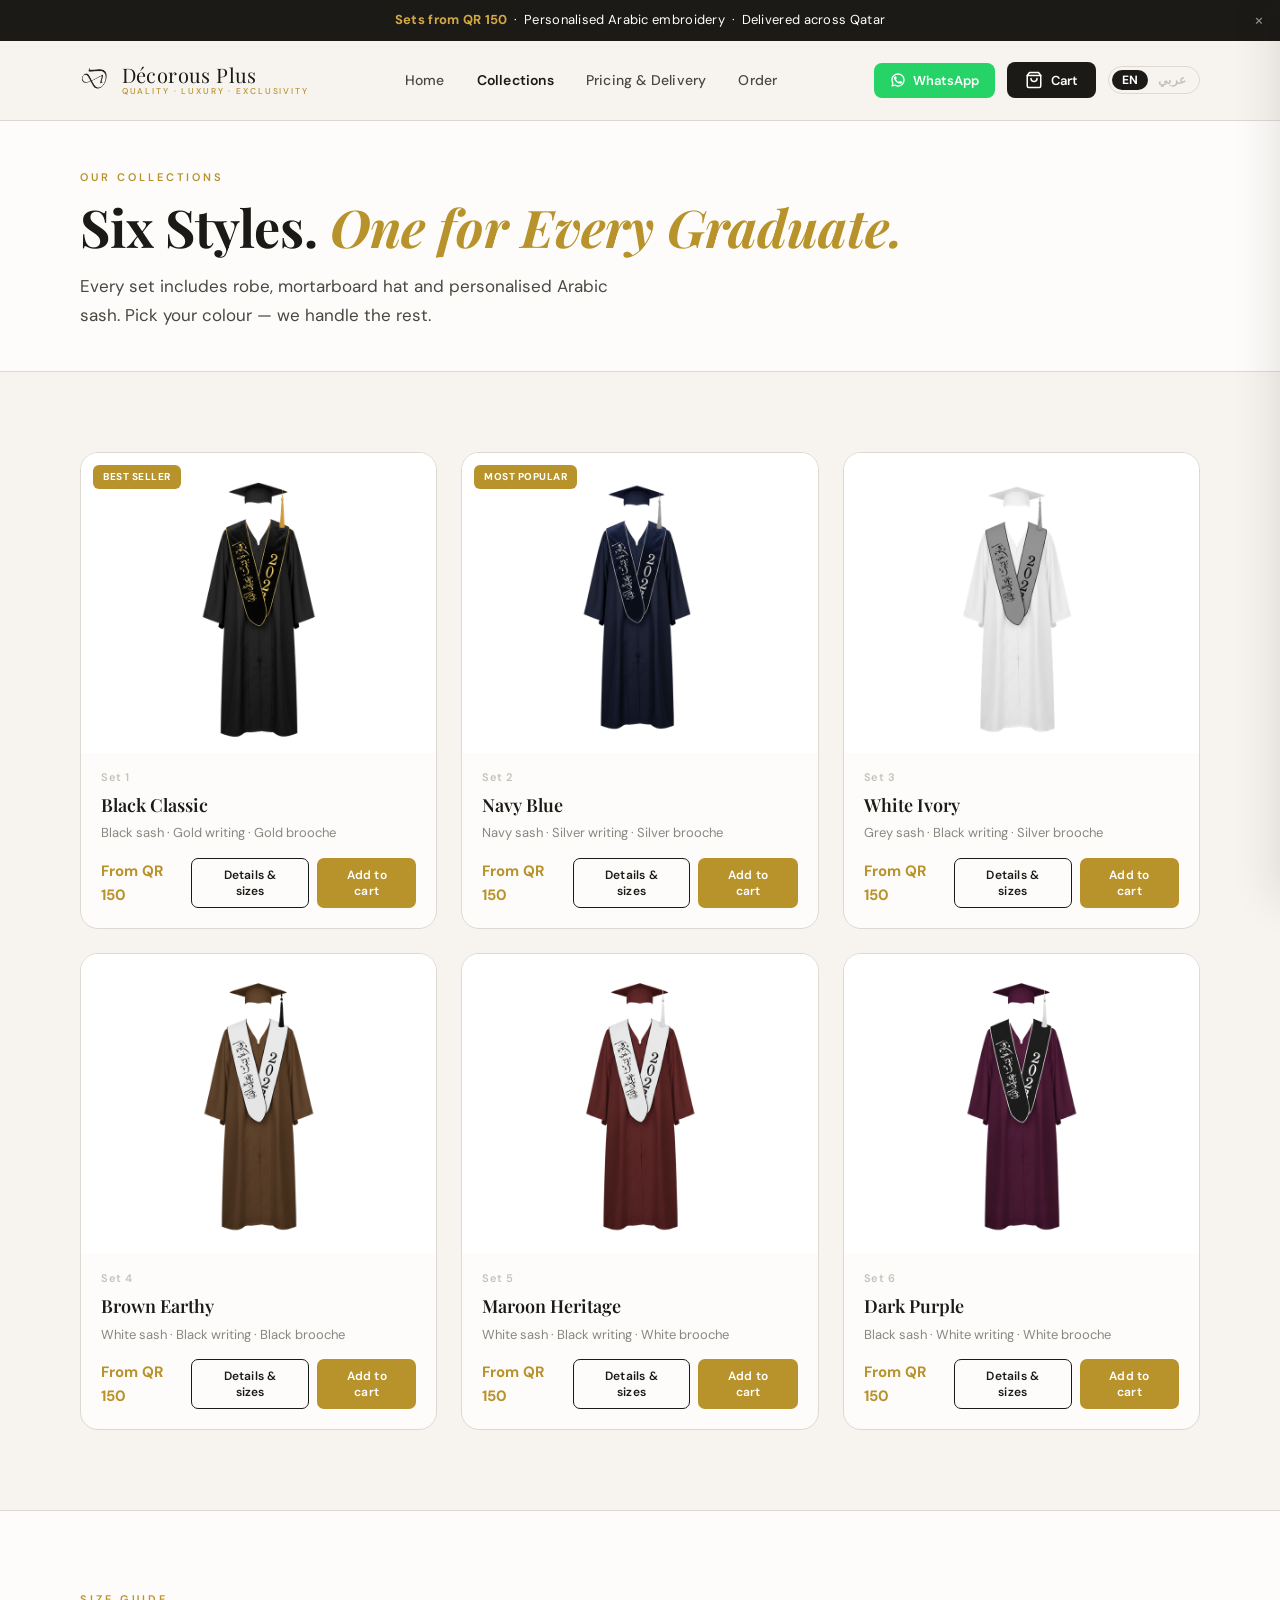
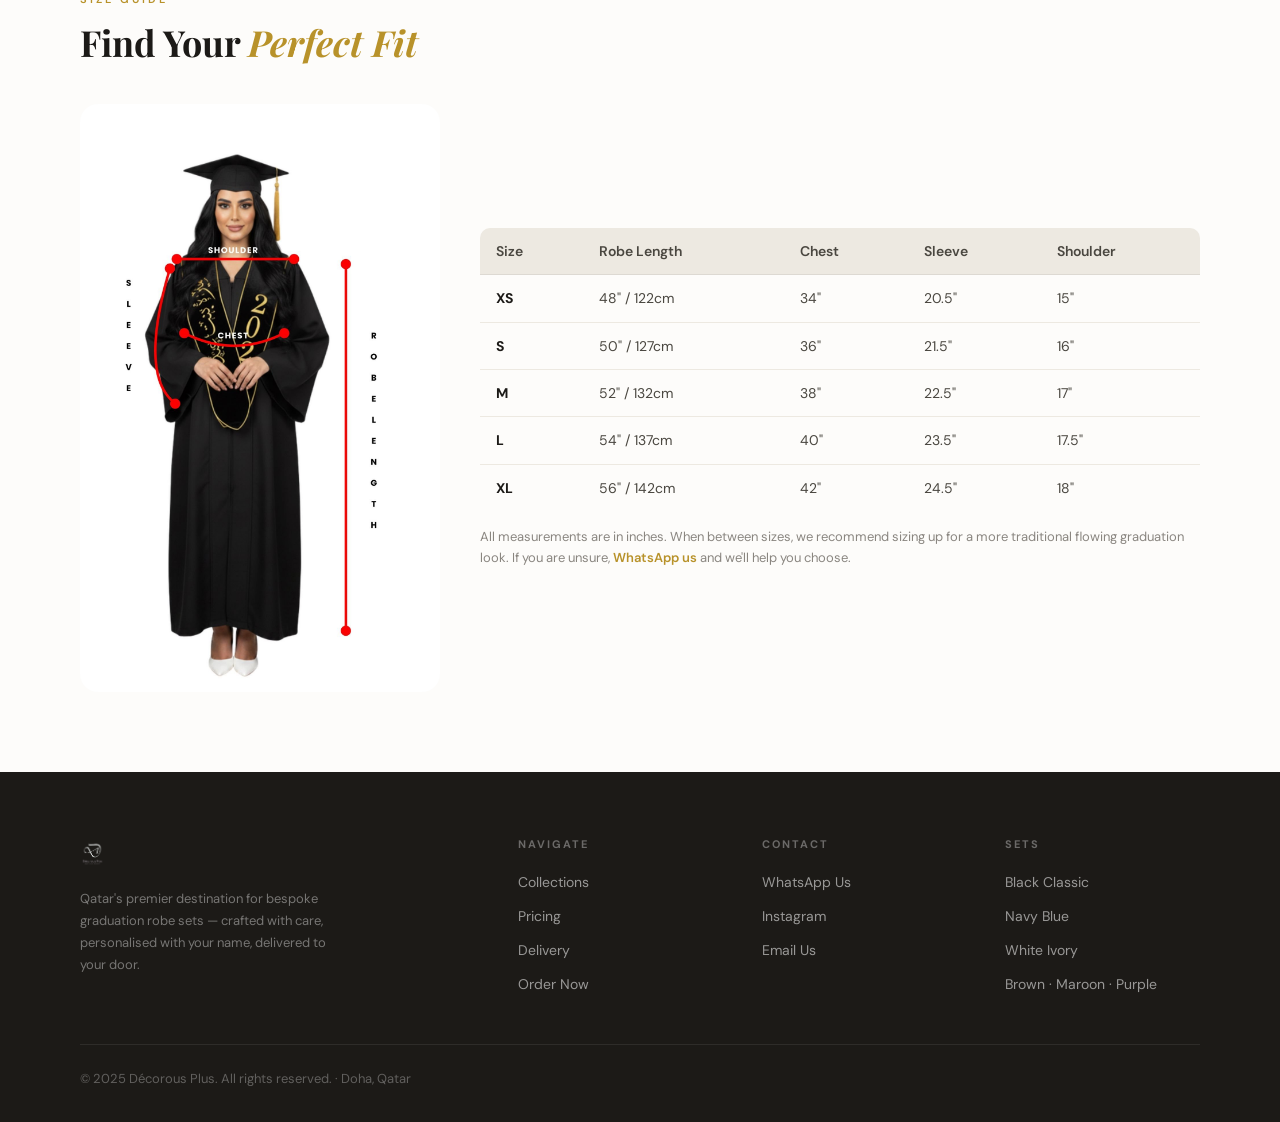
==== commit 2a154b03: "Add files via upload" ====
--- a/collections.html
+++ b/collections.html
@@ -6,44 +6,55 @@
 <title>Collections — Décorous Plus</title>
 <meta name="description" content="Browse all 6 graduation robe sets. Black, Navy, White, Brown, Maroon, Purple. Personalised with your Arabic name.">
 <link rel="icon" type="image/png" href="assets/images/logo.png">
+<link rel="manifest" href="manifest.json">
+<meta name="theme-color" content="#1C1A17">
+<meta name="mobile-web-app-capable" content="yes">
+<meta name="apple-mobile-web-app-capable" content="yes">
+<meta name="apple-mobile-web-app-status-bar-style" content="black-translucent">
+<meta name="apple-mobile-web-app-title" content="Décorous+">
+<link rel="apple-touch-icon" href="assets/images/icon-192.png">
 <link rel="stylesheet" href="assets/css/styles.css">
 <link rel="stylesheet" href="assets/css/mobile.css">
 </head>
 <body data-page="collections">
 
 <div class="ann-bar" id="annBar">
-  <strong>Sets from QR 150</strong> &nbsp;·&nbsp; Personalised Arabic embroidery &nbsp;·&nbsp; Delivered across Qatar
+  <span data-i18n="ann_collections"></span>
   <button class="ann-close" onclick="closeAnn()">×</button>
 </div>
 
 <nav class="site-nav">
   <div class="nav-inner">
-    <a href="index.html" class="nav-logo"><img src="assets/images/logo.png" alt="Décorous Plus" class="logo-icon"><span class="nav-logo-text"><span class="nav-logo-name">Décorous Plus</span><span class="nav-logo-tagline">Quality · Luxury · Exclusivity</span></span></a>
+    <a href="index.html" class="nav-logo"><img src="assets/images/logo.png" alt="Décorous Plus" class="logo-icon"><span class="nav-logo-text"><span class="nav-logo-name">Décorous Plus</span><span class="nav-logo-tagline" data-i18n="nav_tagline">Quality · Luxury · Exclusivity</span></span></a>
     <ul class="nav-links">
-      <li><a href="index.html">Home</a></li>
-      <li><a href="collections.html" class="active">Collections</a></li>
-      <li><a href="pricing.html">Pricing & Delivery</a></li>
-      <li><a href="order.html">Order</a></li>
+      <li><a href="index.html" data-i18n="nav_home">Home</a></li>
+      <li><a href="collections.html" class="active" data-i18n="nav_collections">Collections</a></li>
+      <li><a href="pricing.html" data-i18n="nav_pricing">Pricing & Delivery</a></li>
+      <li><a href="order.html" data-i18n="nav_order">Order</a></li>
     </ul>
     <div class="nav-right">
       <button class="nav-wa-btn" onclick="window.open('https://wa.me/97450393653','_blank')">
         <svg viewBox="0 0 24 24" fill="currentColor"><path d="M17.472 14.382c-.297-.149-1.758-.867-2.03-.967-.273-.099-.471-.148-.67.15-.197.297-.767.966-.94 1.164-.173.199-.347.223-.644.075-.297-.15-1.255-.463-2.39-1.475-.883-.788-1.48-1.761-1.653-2.059-.173-.297-.018-.458.13-.606.134-.133.298-.347.446-.52.149-.174.198-.298.298-.497.099-.198.05-.371-.025-.52-.075-.149-.669-1.612-.916-2.207-.242-.579-.487-.5-.669-.51-.173-.008-.371-.01-.57-.01-.198 0-.52.074-.792.372-.272.297-1.04 1.016-1.04 2.479 0 1.462 1.065 2.875 1.213 3.074.149.198 2.096 3.2 5.077 4.487.709.306 1.262.489 1.694.625.712.227 1.36.195 1.871.118.571-.085 1.758-.719 2.006-1.413.248-.694.248-1.289.173-1.413-.074-.124-.272-.198-.57-.347z"/><path d="M12 2C6.477 2 2 6.477 2 12c0 1.821.487 3.53 1.338 5L2 22l5.1-1.32A9.953 9.953 0 0012 22c5.523 0 10-4.477 10-10S17.523 2 12 2zm0 18a8 8 0 01-4.083-1.12l-.29-.174-3.027.783.804-2.946-.19-.302A8 8 0 1112 20z"/></svg>
-        WhatsApp
+        <span data-i18n="nav_whatsapp">WhatsApp</span>
       </button>
       <button class="nav-cart-btn" onclick="openCart()">
         <svg width="18" height="18" viewBox="0 0 24 24" fill="none" stroke="currentColor" stroke-width="2" stroke-linecap="round" stroke-linejoin="round"><path d="M6 2L3 6v14a2 2 0 002 2h14a2 2 0 002-2V6l-3-4z"/><line x1="3" y1="6" x2="21" y2="6"/><path d="M16 10a4 4 0 01-8 0"/></svg>
-        Cart <div class="nav-cart-badge cart-count" style="display:none;">0</div>
+        <span data-i18n="nav_cart">Cart</span> <div class="nav-cart-badge cart-count" style="display:none;">0</div>
       </button>
-    </div>
+    
+      <button class="lang-toggle" onclick="I18N.toggle()" data-current="en" aria-label="Toggle language">
+        <span class="lang-opt lang-opt-en">EN</span>
+        <span class="lang-opt lang-opt-ar">عربي</span>
+      </button>
   </div>
 </nav>
 
 <!-- Page Header -->
 <div style="background:var(--white);border-bottom:1px solid var(--border);padding:48px 0 40px;">
   <div class="container">
-    <div class="eyebrow">Our Collections</div>
-    <h1 class="display-title">Six Styles. <em>One for Every Graduate.</em></h1>
-    <p class="lead mt-16" style="max-width:560px;">Every set includes robe, mortarboard hat and personalised Arabic sash. Pick your colour — we handle the rest.</p>
+    <div class="eyebrow" data-i18n="col_page_eyebrow">Our Collections</div>
+    <h1 class="display-title" data-i18n="col_page_title">Six Styles. <em>One for Every Graduate.</em></h1>
+    <p class="lead mt-16" style="max-width:560px;" data-i18n="col_page_sub">Every set includes robe, mortarboard hat and personalised Arabic sash. Pick your colour — we handle the rest.</p>
   </div>
 </div>
 
@@ -54,37 +65,37 @@
 
       <div class="product-card">
         <div class="product-card-img-wrap">
-          <div class="product-badge">Best Seller</div>
+          <div class="product-badge" data-i18n="product_best_seller">Best Seller</div>
           <img src="assets/images/product-set-black.png" class="product-card-img" alt="Black Classic Set">
         </div>
         <div class="product-card-body">
-          <div class="product-card-set">Set 1</div>
-          <div class="product-card-name">Black Classic</div>
-          <div class="product-card-sash">Black sash · Gold writing · Gold brooche</div>
-          <div class="product-card-footer">
-            <div class="product-card-price">From QR 150</div>
-            <div class="product-card-cta">
-              <button class="btn btn-outline btn-sm" onclick="openProductModal(1)">Details & sizes</button>
-              <button class="btn btn-gold btn-sm" onclick="openProductModal(1)">Add to cart</button>
-            </div>
-          </div>
-        </div>
-      </div>
-
-      <div class="product-card">
-        <div class="product-card-img-wrap">
-          <div class="product-badge">Most Popular</div>
+          <div class="product-card-set" data-i18n="set1_id">Set 1</div>
+          <div class="product-card-name" data-i18n="set1_name">Black Classic</div>
+          <div class="product-card-sash" data-i18n="set1_sash_full">Black sash · Gold writing · Gold brooche</div>
+          <div class="product-card-footer">
+            <div class="product-card-price" data-i18n="product_from">From QR 150</div>
+            <div class="product-card-cta">
+              <button class="btn btn-outline btn-sm" onclick="openProductModal(1)" data-i18n="product_details_sizes">Details & sizes</button>
+              <button class="btn btn-gold btn-sm" onclick="openProductModal(1)" data-i18n="product_add_cart">Add to cart</button>
+            </div>
+          </div>
+        </div>
+      </div>
+
+      <div class="product-card">
+        <div class="product-card-img-wrap">
+          <div class="product-badge" data-i18n="product_most_popular">Most Popular</div>
           <img src="assets/images/product-set-navy.png" class="product-card-img" alt="Navy Blue Set">
         </div>
         <div class="product-card-body">
-          <div class="product-card-set">Set 2</div>
-          <div class="product-card-name">Navy Blue</div>
-          <div class="product-card-sash">Navy sash · Silver writing · Silver brooche</div>
-          <div class="product-card-footer">
-            <div class="product-card-price">From QR 150</div>
-            <div class="product-card-cta">
-              <button class="btn btn-outline btn-sm" onclick="openProductModal(2)">Details & sizes</button>
-              <button class="btn btn-gold btn-sm" onclick="openProductModal(2)">Add to cart</button>
+          <div class="product-card-set" data-i18n="set2_id">Set 2</div>
+          <div class="product-card-name" data-i18n="set2_name">Navy Blue</div>
+          <div class="product-card-sash" data-i18n="set2_sash_full">Navy sash · Silver writing · Silver brooche</div>
+          <div class="product-card-footer">
+            <div class="product-card-price" data-i18n="product_from">From QR 150</div>
+            <div class="product-card-cta">
+              <button class="btn btn-outline btn-sm" onclick="openProductModal(2)" data-i18n="product_details_sizes">Details & sizes</button>
+              <button class="btn btn-gold btn-sm" onclick="openProductModal(2)" data-i18n="product_add_cart">Add to cart</button>
             </div>
           </div>
         </div>
@@ -95,14 +106,14 @@
           <img src="assets/images/product-set-white.png" class="product-card-img" alt="White Ivory Set">
         </div>
         <div class="product-card-body">
-          <div class="product-card-set">Set 3</div>
-          <div class="product-card-name">White Ivory</div>
-          <div class="product-card-sash">Grey sash · Black writing · Silver brooche</div>
-          <div class="product-card-footer">
-            <div class="product-card-price">From QR 150</div>
-            <div class="product-card-cta">
-              <button class="btn btn-outline btn-sm" onclick="openProductModal(3)">Details & sizes</button>
-              <button class="btn btn-gold btn-sm" onclick="openProductModal(3)">Add to cart</button>
+          <div class="product-card-set" data-i18n="set3_id">Set 3</div>
+          <div class="product-card-name" data-i18n="set3_name">White Ivory</div>
+          <div class="product-card-sash" data-i18n="set3_sash_full">Grey sash · Black writing · Silver brooche</div>
+          <div class="product-card-footer">
+            <div class="product-card-price" data-i18n="product_from">From QR 150</div>
+            <div class="product-card-cta">
+              <button class="btn btn-outline btn-sm" onclick="openProductModal(3)" data-i18n="product_details_sizes">Details & sizes</button>
+              <button class="btn btn-gold btn-sm" onclick="openProductModal(3)" data-i18n="product_add_cart">Add to cart</button>
             </div>
           </div>
         </div>
@@ -113,14 +124,14 @@
           <img src="assets/images/product-set-brown.png" class="product-card-img" alt="Brown Earthy Set">
         </div>
         <div class="product-card-body">
-          <div class="product-card-set">Set 4</div>
-          <div class="product-card-name">Brown Earthy</div>
-          <div class="product-card-sash">White sash · Black writing · Black brooche</div>
-          <div class="product-card-footer">
-            <div class="product-card-price">From QR 150</div>
-            <div class="product-card-cta">
-              <button class="btn btn-outline btn-sm" onclick="openProductModal(4)">Details & sizes</button>
-              <button class="btn btn-gold btn-sm" onclick="openProductModal(4)">Add to cart</button>
+          <div class="product-card-set" data-i18n="set4_id">Set 4</div>
+          <div class="product-card-name" data-i18n="set4_name">Brown Earthy</div>
+          <div class="product-card-sash" data-i18n="set4_sash_full">White sash · Black writing · Black brooche</div>
+          <div class="product-card-footer">
+            <div class="product-card-price" data-i18n="product_from">From QR 150</div>
+            <div class="product-card-cta">
+              <button class="btn btn-outline btn-sm" onclick="openProductModal(4)" data-i18n="product_details_sizes">Details & sizes</button>
+              <button class="btn btn-gold btn-sm" onclick="openProductModal(4)" data-i18n="product_add_cart">Add to cart</button>
             </div>
           </div>
         </div>
@@ -131,14 +142,14 @@
           <img src="assets/images/product-set-maroon.png" class="product-card-img" alt="Maroon Heritage Set">
         </div>
         <div class="product-card-body">
-          <div class="product-card-set">Set 5</div>
-          <div class="product-card-name">Maroon Heritage</div>
-          <div class="product-card-sash">White sash · Black writing · White brooche</div>
-          <div class="product-card-footer">
-            <div class="product-card-price">From QR 150</div>
-            <div class="product-card-cta">
-              <button class="btn btn-outline btn-sm" onclick="openProductModal(5)">Details & sizes</button>
-              <button class="btn btn-gold btn-sm" onclick="openProductModal(5)">Add to cart</button>
+          <div class="product-card-set" data-i18n="set5_id">Set 5</div>
+          <div class="product-card-name" data-i18n="set5_name">Maroon Heritage</div>
+          <div class="product-card-sash" data-i18n="set5_sash_full">White sash · Black writing · White brooche</div>
+          <div class="product-card-footer">
+            <div class="product-card-price" data-i18n="product_from">From QR 150</div>
+            <div class="product-card-cta">
+              <button class="btn btn-outline btn-sm" onclick="openProductModal(5)" data-i18n="product_details_sizes">Details & sizes</button>
+              <button class="btn btn-gold btn-sm" onclick="openProductModal(5)" data-i18n="product_add_cart">Add to cart</button>
             </div>
           </div>
         </div>
@@ -149,14 +160,14 @@
           <img src="assets/images/product-set-purple.png" class="product-card-img" alt="Dark Purple Set">
         </div>
         <div class="product-card-body">
-          <div class="product-card-set">Set 6</div>
-          <div class="product-card-name">Dark Purple</div>
-          <div class="product-card-sash">Black sash · White writing · White brooche</div>
-          <div class="product-card-footer">
-            <div class="product-card-price">From QR 150</div>
-            <div class="product-card-cta">
-              <button class="btn btn-outline btn-sm" onclick="openProductModal(6)">Details & sizes</button>
-              <button class="btn btn-gold btn-sm" onclick="openProductModal(6)">Add to cart</button>
+          <div class="product-card-set" data-i18n="set6_id">Set 6</div>
+          <div class="product-card-name" data-i18n="set6_name">Dark Purple</div>
+          <div class="product-card-sash" data-i18n="set6_sash_full">Black sash · White writing · White brooche</div>
+          <div class="product-card-footer">
+            <div class="product-card-price" data-i18n="product_from">From QR 150</div>
+            <div class="product-card-cta">
+              <button class="btn btn-outline btn-sm" onclick="openProductModal(6)" data-i18n="product_details_sizes">Details & sizes</button>
+              <button class="btn btn-gold btn-sm" onclick="openProductModal(6)" data-i18n="product_add_cart">Add to cart</button>
             </div>
           </div>
         </div>
@@ -169,8 +180,8 @@
 <!-- Size Chart -->
 <section class="section" id="sizes" style="background:var(--white);border-top:1px solid var(--border);">
   <div class="container">
-    <div class="eyebrow">Size Guide</div>
-    <h2 class="section-title mb-40">Find Your <em>Perfect Fit</em></h2>
+    <div class="eyebrow" data-i18n="size_eyebrow">Size Guide</div>
+    <h2 class="section-title mb-40" data-i18n="size_title">Find Your <em>Perfect Fit</em></h2>
     <div class="size-chart-section">
       <img src="assets/images/size-reference.png" class="size-chart-img" alt="Size reference diagram">
       <div>
@@ -186,7 +197,7 @@
             <tr><td>XL</td><td>56" / 142cm</td><td>42"</td><td>24.5"</td><td>18"</td></tr>
           </tbody>
         </table>
-        <p class="size-note mt-16">All measurements are in inches. When between sizes, we recommend sizing up for a more traditional flowing graduation look. If you are unsure, <a href="https://wa.me/97450393653" style="color:var(--gold);font-weight:600;">WhatsApp us</a> and we'll help you choose.</p>
+        <p class="size-note mt-16" data-i18n="size_note">All measurements are in inches. When between sizes, we recommend sizing up for a more traditional flowing graduation look. If you are unsure, <a href="https://wa.me/97450393653" style="color:var(--gold);font-weight:600;">WhatsApp us</a> and we'll help you choose.</p>
       </div>
     </div>
   </div>
@@ -196,24 +207,44 @@
 <footer class="site-footer">
   <div class="container">
     <div class="footer-grid">
-      <div><img src="assets/images/logo-with-text.png" class="footer-logo" alt="Décorous Plus"><p class="footer-tagline">Qatar's premier destination for bespoke graduation robe sets.</p></div>
-      <div><div class="footer-col-title">Navigate</div><ul class="footer-links"><li><a href="collections.html">Collections</a></li><li><a href="pricing.html">Pricing</a></li><li><a href="order.html">Order Now</a></li></ul></div>
-      <div><div class="footer-col-title">Contact</div><ul class="footer-links"><li><a href="https://wa.me/97450393653">WhatsApp Us</a></li><li><a href="https://instagram.com/decorousplus">Instagram</a></li><li><a href="mailto:decorousmarketing@outlook.com">Email Us</a></li></ul></div>
-      <div><div class="footer-col-title">Sets</div><ul class="footer-links"><li><a href="collections.html">Black Classic</a></li><li><a href="collections.html">Navy Blue</a></li><li><a href="collections.html">White Ivory</a></li><li><a href="collections.html">Brown · Maroon · Purple</a></li></ul></div>
-    </div>
-    <div class="footer-bottom"><div class="footer-copy">© 2025 Décorous Plus. All rights reserved. · Doha, Qatar</div></div>
+      <div><img src="assets/images/logo-with-text.png" class="footer-logo" alt="Décorous Plus"><p class="footer-tagline" data-i18n="footer_tagline">Qatar's premier destination for bespoke graduation robe sets.</p></div>
+      <div><div class="footer-col-title" data-i18n="footer_navigate">Navigate</div><ul class="footer-links"><li><a href="collections.html" data-i18n="footer_links_collections">Collections</a></li><li><a href="pricing.html" data-i18n="footer_links_pricing">Pricing</a></li><li><a href="pricing.html#delivery" data-i18n="footer_links_delivery">Delivery</a></li><li><a href="order.html" data-i18n="footer_links_order">Order Now</a></li></ul></div>
+      <div><div class="footer-col-title" data-i18n="footer_contact">Contact</div><ul class="footer-links"><li><a href="https://wa.me/97450393653" data-i18n="footer_links_wa">WhatsApp Us</a></li><li><a href="https://instagram.com/decorousplus" data-i18n="footer_links_ig">Instagram</a></li><li><a href="mailto:decorousmarketing@outlook.com" data-i18n="footer_links_email">Email Us</a></li></ul></div>
+      <div><div class="footer-col-title" data-i18n="footer_sets">Sets</div><ul class="footer-links"><li><a href="collections.html" data-i18n="set1_name">Black Classic</a></li><li><a href="collections.html" data-i18n="set2_name">Navy Blue</a></li><li><a href="collections.html" data-i18n="set3_name">White Ivory</a></li><li><a href="collections.html">Brown · Maroon · Purple</a></li></ul></div>
+    </div>
+    <div class="footer-bottom"><div class="footer-copy" data-i18n="footer_copy">© 2025 Décorous Plus. All rights reserved. · Doha, Qatar</div></div>
   </div>
 </footer>
 
 <!-- Cart + Modal (same as index) -->
 <div class="cart-overlay" id="cartOverlay"></div>
 <div class="cart-drawer" id="cartDrawer">
-  <div class="cart-drawer-header"><div class="cart-drawer-title">Your Order</div><button class="cart-close-btn" onclick="closeCart()"><svg width="16" height="16" viewBox="0 0 24 24" fill="none" stroke="currentColor" stroke-width="2" stroke-linecap="round"><line x1="18" y1="6" x2="6" y2="18"/><line x1="6" y1="6" x2="18" y2="18"/></svg></button></div>
-  <div id="cartEmpty" class="cart-empty-state"><div class="cart-empty-icon"><svg width="56" height="56" viewBox="0 0 24 24" fill="none" stroke="currentColor" stroke-width="1.2" stroke-linecap="round"><path d="M6 2L3 6v14a2 2 0 002 2h14a2 2 0 002-2V6l-3-4z"/><line x1="3" y1="6" x2="21" y2="6"/><path d="M16 10a4 4 0 01-8 0"/></svg></div><div class="cart-empty-text">Your order is empty</div><div class="cart-empty-sub">Browse collections to add sets</div></div>
+  <div class="cart-drawer-header"><div class="cart-drawer-title" data-i18n="cart_title">Your Order</div><button class="cart-close-btn" onclick="closeCart()"><svg width="16" height="16" viewBox="0 0 24 24" fill="none" stroke="currentColor" stroke-width="2" stroke-linecap="round"><line x1="18" y1="6" x2="6" y2="18"/><line x1="6" y1="6" x2="18" y2="18"/></svg></button></div>
+  <div id="cartEmpty" class="cart-empty-state"><div class="cart-empty-icon"><svg width="56" height="56" viewBox="0 0 24 24" fill="none" stroke="currentColor" stroke-width="1.2" stroke-linecap="round"><path d="M6 2L3 6v14a2 2 0 002 2h14a2 2 0 002-2V6l-3-4z"/><line x1="3" y1="6" x2="21" y2="6"/><path d="M16 10a4 4 0 01-8 0"/></svg></div><div class="cart-empty-text" data-i18n="cart_empty_text">Your order is empty</div><div class="cart-empty-sub" data-i18n="cart_empty_sub">Browse collections to add sets</div></div>
   <div class="cart-items-list" id="cartItemsList"></div>
   <div class="cart-footer">
-    <div class="cart-zone-section"><div class="cart-zone-label">Delivery zone</div><div class="cart-zone-grid"><button class="zone-chip active" onclick="selectZone(0)">Most of Doha +QR30</button><button class="zone-chip" onclick="selectZone(1)">Wakrah / Lusail +QR40</button><button class="zone-chip" onclick="selectZone(2)">Al Khor / Mesaieed +QR50</button><button class="zone-chip" onclick="selectZone(3)">Far North / Dukhan +QR70</button></div></div>
-    <div class="cart-summary"><div class="cart-sum-row"><div class="cart-sum-label">Subtotal</div><div class="cart-sum-value" id="cartSub">QR 0</div></div><div class="cart-sum-row"><div class="cart-sum-label">Delivery</div><div class="cart-sum-value" id="cartFee">QR 15</div></div><div class="cart-sum-row total"><div class="cart-sum-label">Total</div><div class="cart-sum-value" id="cartTotal">QR 0</div></div></div>
+    <div class="cart-zone-section">
+      <div class="cart-zone-header">
+        <div class="cart-zone-label" data-i18n="cart_zone_label">Delivery zone</div>
+        <button class="zone-locate-btn" onclick="detectZone()" title="Use my location">
+          <svg width="13" height="13" viewBox="0 0 24 24" fill="none" stroke="currentColor" stroke-width="2.2" stroke-linecap="round" stroke-linejoin="round"><circle cx="12" cy="12" r="3"/><line x1="12" y1="2" x2="12" y2="6"/><line x1="12" y1="18" x2="12" y2="22"/><line x1="2" y1="12" x2="6" y2="12"/><line x1="18" y1="12" x2="22" y2="12"/></svg>
+          <span data-i18n="cart_locate">My location</span>
+        </button>
+      </div>
+      <div class="cart-zone-grid zone-chips-desktop">
+        <button class="zone-chip active" onclick="selectZone(0)" data-i18n="zone0">Most of Doha +QR30</button>
+        <button class="zone-chip" onclick="selectZone(1)" data-i18n="zone1">Wakrah / Lusail +QR40</button>
+        <button class="zone-chip" onclick="selectZone(2)" data-i18n="zone2">Al Khor / Mesaieed +QR50</button>
+        <button class="zone-chip" onclick="selectZone(3)" data-i18n="zone3">Far North / Dukhan +QR70</button>
+      </div>
+      <select class="zone-select zone-chips-mobile" id="zoneSelect" onchange="selectZone(parseInt(this.value))">
+        <option value="0" data-i18n="zone0">Most of Doha +QR30</option>
+        <option value="1" data-i18n="zone1">Wakrah / Lusail +QR40</option>
+        <option value="2" data-i18n="zone2">Al Khor / Mesaieed +QR50</option>
+        <option value="3" data-i18n="zone3">Far North / Dukhan +QR70</option>
+      </select>
+    </div>
+    <div class="cart-summary"><div class="cart-sum-row"><div class="cart-sum-label" data-i18n="cart_subtotal">Subtotal</div><div class="cart-sum-value" id="cartSub">QR 0</div></div><div class="cart-sum-row"><div class="cart-sum-label" data-i18n="cart_delivery">Delivery</div><div class="cart-sum-value" id="cartFee">QR 15</div></div><div class="cart-sum-row total"><div class="cart-sum-label" data-i18n="cart_total">Total</div><div class="cart-sum-value" id="cartTotal">QR 0</div></div></div>
     <div class="pay-section" id="paySection"></div>
   </div>
 </div>
@@ -227,17 +258,17 @@
       <div class="modal-sub">Personalised Arabic sash included</div>
       <div class="modal-price"></div>
       <div class="modal-tabs">
-        <button class="modal-tab on" data-tab="order" onclick="setModalTab('order')">Order</button>
-        <button class="modal-tab" data-tab="sizes" onclick="setModalTab('sizes')">Size chart</button>
+        <button class="modal-tab on" data-tab="order" onclick="setModalTab('order')" data-i18n="modal_tab_order">Order</button>
+        <button class="modal-tab" data-tab="sizes" onclick="setModalTab('sizes')" data-i18n="modal_tab_sizes">Size chart</button>
       </div>
       <div id="modalOrderContent">
-        <div class="modal-sec">Size</div>
+        <div class="modal-sec" data-i18n="modal_size_label">Size</div>
         <div class="modal-size-btns"><button class="modal-sz" data-size="XS" onclick="setModalSize('XS')">XS</button><button class="modal-sz" data-size="S" onclick="setModalSize('S')">S</button><button class="modal-sz on" data-size="M" onclick="setModalSize('M')">M</button><button class="modal-sz" data-size="L" onclick="setModalSize('L')">L</button><button class="modal-sz" data-size="XL" onclick="setModalSize('XL')">XL</button></div>
-        <div class="modal-sec">Quantity</div>
+        <div class="modal-sec" data-i18n="modal_qty_label">Quantity</div>
         <div class="modal-qty-row"><button class="modal-qty-btn" onclick="setModalQty(modalQty-1)">−</button><div class="modal-qty-num">1</div><button class="modal-qty-btn" onclick="setModalQty(modalQty+1)">+</button></div>
-        <div class="modal-sec">Arabic name for sash</div>
+        <div class="modal-sec" data-i18n="modal_name_label">Arabic name for sash</div>
         <div id="modalNamesContainer"><input class="form-input" placeholder="e.g. محمد علي — optional" oninput="updateModalSash(0,this.value)" dir="rtl"></div>
-        <div class="modal-sec">Velvet cuff add-on</div>
+        <div class="modal-sec" data-i18n="modal_velvet_label">Velvet cuff add-on</div>
         <div class="modal-velvet" id="modalVelvetRow" style="display:none;" onclick="toggleModalVelvet()"><img src="" class="modal-velvet-img" alt="velvet"><div style="flex:1;"><div style="font-size:13px;font-weight:600;color:var(--ink);">Velvet cuff add-on</div><div style="font-size:12px;color:var(--ink-l);margin-top:2px;">+QR 35 · Free with 10+ sets</div></div><div class="modal-vcheck"></div></div>
       </div>
       <div id="modalSizesContent" style="display:none;">
@@ -251,6 +282,7 @@
 </div>
 
 <div class="toast-container" id="toastContainer"></div>
+<script src="assets/js/i18n.js"></script>
 <script src="assets/js/main.js"></script>
 <script src="assets/js/mobile-init.js"></script>
 </body>
--- a/assets/css/styles.css
+++ b/assets/css/styles.css
@@ -58,6 +58,8 @@
   font-size: 18px; line-height: 1; cursor: pointer;
 }
 .ann-bar a { color: var(--gold-l); text-decoration: underline; }
+/* Desktop: hide marquee, show static */
+.ann-marquee-wrap { display: none; }
 
 /* ---- NAV ---- */
 .site-nav {
@@ -473,7 +475,10 @@
 .modal-qty-btn:hover { background: var(--cream-d); }
 .modal-qty-num { font-size: 18px; font-weight: 600; color: var(--ink); min-width: 24px; text-align: center; }
 .modal-names-list { display: flex; flex-direction: column; gap: 8px; margin-top: 2px; }
-.modal-name-row { display: flex; align-items: center; gap: 10px; }
+.modal-name-row { display: flex; align-items: center; gap: 10px; flex-wrap: wrap; }
+.modal-item-sizes { display: flex; gap: 4px; flex-shrink: 0; }
+.modal-sz-sm { padding: 5px 9px; border-radius: 6px; border: 1px solid var(--border); background: var(--cream); color: var(--ink-m); font-size: 11px; font-weight: 600; cursor: pointer; transition: all 0.15s; }
+.modal-sz-sm.on { border-color: var(--ink); background: var(--ink); color: #fff; }
 .modal-name-num { width: 24px; height: 24px; border-radius: 50%; background: var(--cream-d); border: 1px solid var(--border); display: flex; align-items: center; justify-content: center; font-size: 11px; font-weight: 700; color: var(--ink-m); flex-shrink: 0; }
 .modal-velvet { background: var(--cream); border: 1px solid var(--border); border-radius: 10px; padding: 13px 14px; display: flex; align-items: center; gap: 12px; cursor: pointer; transition: border-color 0.15s; }
 .modal-velvet.on { border-color: var(--gold); background: var(--gold-bg); }
@@ -546,3 +551,403 @@
   .cart-drawer { width: 100%; }
   .footer-grid { grid-template-columns: 1fr 1fr; }
 }
+
+/* ---- BULK POPUP ---- */
+.bulk-popup-overlay {
+  position: fixed; inset: 0; background: rgba(28,26,23,0.5);
+  backdrop-filter: blur(3px); z-index: 1100;
+  opacity: 0; pointer-events: none; transition: opacity 0.3s ease;
+}
+.bulk-popup-overlay.open { opacity: 1; pointer-events: all; }
+
+.bulk-popup {
+  position: fixed; z-index: 1101;
+  top: 50%; left: 50%; transform: translate(-50%, -46%) scale(0.96);
+  width: min(480px, calc(100vw - 32px));
+  background: var(--white); border-radius: 20px;
+  box-shadow: 0 24px 72px rgba(28,26,23,0.18);
+  padding: 40px 36px 32px;
+  text-align: center;
+  opacity: 0; pointer-events: none;
+  transition: opacity 0.32s ease, transform 0.32s cubic-bezier(.22,1,.36,1);
+}
+.bulk-popup.open {
+  opacity: 1; pointer-events: all;
+  transform: translate(-50%, -50%) scale(1);
+}
+
+.bulk-popup-close {
+  position: absolute; top: 14px; right: 14px;
+  width: 30px; height: 30px; border-radius: 50%;
+  border: none; background: var(--cream); color: var(--ink-m);
+  display: flex; align-items: center; justify-content: center;
+  cursor: pointer; transition: background 0.15s;
+}
+.bulk-popup-close:hover { background: var(--cream-d); }
+
+.bulk-popup-icon {
+  width: 56px; height: 56px; border-radius: 50%;
+  background: var(--gold-bg); color: var(--gold);
+  display: flex; align-items: center; justify-content: center;
+  margin: 0 auto 16px;
+}
+
+.bulk-popup-eyebrow {
+  font-size: 11px; font-weight: 700; letter-spacing: 0.12em;
+  text-transform: uppercase; color: var(--gold); margin-bottom: 10px;
+}
+
+.bulk-popup-headline {
+  font-family: 'Playfair Display', serif;
+  font-size: 26px; font-weight: 700; color: var(--ink);
+  line-height: 1.25; margin-bottom: 14px;
+}
+.bulk-popup-price { color: var(--gold); }
+
+.bulk-popup-body {
+  font-size: 14px; color: var(--ink-m); line-height: 1.65;
+  margin-bottom: 28px; max-width: 340px; margin-left: auto; margin-right: auto;
+}
+
+.bulk-popup-wa-btn {
+  display: inline-flex; align-items: center; justify-content: center;
+  gap: 10px; width: 100%;
+  background: #25D366; color: #fff;
+  font-size: 15px; font-weight: 600;
+  padding: 15px 24px; border-radius: 12px;
+  text-decoration: none; cursor: pointer;
+  transition: background 0.15s, transform 0.15s;
+  margin-bottom: 14px;
+}
+.bulk-popup-wa-btn:hover { background: #1ebe5c; transform: translateY(-1px); }
+.bulk-popup-wa-btn:active { transform: translateY(0); }
+
+.bulk-popup-skip {
+  background: none; border: none; cursor: pointer;
+  font-size: 13px; color: var(--ink-l);
+  text-decoration: underline; text-underline-offset: 2px;
+  transition: color 0.15s;
+}
+.bulk-popup-skip:hover { color: var(--ink-m); }
+
+/* ---- PWA INSTALL BANNER ---- */
+.pwa-banner {
+  display: none; /* shown by JS only on mobile when installable */
+  position: fixed;
+  bottom: 20px; left: 50%; transform: translateX(-50%) translateY(80px);
+  width: min(420px, calc(100vw - 32px));
+  background: var(--white);
+  border: 1px solid var(--border);
+  border-radius: 16px;
+  box-shadow: 0 8px 32px rgba(28,26,23,0.14);
+  padding: 14px 16px;
+  align-items: center;
+  gap: 12px;
+  z-index: 1200;
+  opacity: 0;
+  transition: transform 0.4s cubic-bezier(.22,1,.36,1), opacity 0.4s ease;
+}
+.pwa-banner.show {
+  display: flex;
+  transform: translateX(-50%) translateY(0);
+  opacity: 1;
+}
+.pwa-banner-icon {
+  width: 44px; height: 44px; border-radius: 10px;
+  flex-shrink: 0; object-fit: contain;
+  background: var(--cream); padding: 4px;
+}
+.pwa-banner-text {
+  flex: 1; display: flex; flex-direction: column; gap: 2px;
+}
+.pwa-banner-text strong {
+  font-size: 13px; font-weight: 700; color: var(--ink);
+}
+.pwa-banner-text span {
+  font-size: 11px; color: var(--ink-l);
+}
+.pwa-banner-install {
+  background: var(--ink); color: #fff;
+  border: none; border-radius: 8px;
+  padding: 8px 16px; font-size: 13px; font-weight: 600;
+  cursor: pointer; white-space: nowrap;
+  transition: background 0.15s;
+}
+.pwa-banner-install:hover { background: var(--ink-m); }
+.pwa-banner-close {
+  background: none; border: none;
+  color: var(--ink-l); font-size: 20px; line-height: 1;
+  cursor: pointer; padding: 4px; flex-shrink: 0;
+}
+
+/* ============================================================
+   PWA ANIMATED SPLASH SCREEN
+   Only shown when launched from home screen (standalone mode)
+   ============================================================ */
+#splashScreen {
+  display: none; /* JS enables it in standalone mode */
+  position: fixed; inset: 0; z-index: 9999;
+  overflow: hidden;
+}
+#splashScreen.active { display: flex; }
+#splashScreen.fade-out {
+  animation: splashFadeOut 0.7s cubic-bezier(.4,0,.2,1) forwards;
+}
+@keyframes splashFadeOut {
+  to { opacity: 0; transform: scale(1.04); }
+}
+
+/* Deep dark gradient background */
+.splash-bg {
+  position: absolute; inset: 0;
+  background: radial-gradient(ellipse at 50% 40%, #2a2720 0%, #1C1A17 55%, #111009 100%);
+}
+
+/* Floating gold particles */
+.splash-particles { position: absolute; inset: 0; pointer-events: none; }
+.splash-particles span {
+  position: absolute;
+  width: 3px; height: 3px;
+  border-radius: 50%;
+  background: #B8922A;
+  opacity: 0;
+  animation: floatUp 4s ease-in infinite;
+}
+.splash-particles span:nth-child(1) { left: 15%; animation-delay: 0.2s;  animation-duration: 3.8s; }
+.splash-particles span:nth-child(2) { left: 30%; animation-delay: 0.9s;  animation-duration: 4.2s; width:2px; height:2px; }
+.splash-particles span:nth-child(3) { left: 55%; animation-delay: 0.4s;  animation-duration: 3.5s; }
+.splash-particles span:nth-child(4) { left: 70%; animation-delay: 1.3s;  animation-duration: 4.5s; width:4px; height:4px; }
+.splash-particles span:nth-child(5) { left: 82%; animation-delay: 0.7s;  animation-duration: 3.9s; width:2px; height:2px; }
+.splash-particles span:nth-child(6) { left: 42%; animation-delay: 1.6s;  animation-duration: 4.1s; }
+@keyframes floatUp {
+  0%   { opacity: 0;    transform: translateY(100vh) scale(0.5); }
+  10%  { opacity: 0.6; }
+  80%  { opacity: 0.3; }
+  100% { opacity: 0;    transform: translateY(-20vh) scale(1.2); }
+}
+
+/* Centre content */
+.splash-content {
+  position: relative; z-index: 2;
+  display: flex; flex-direction: column;
+  align-items: center; justify-content: center;
+  width: 100%; height: 100%;
+  gap: 0;
+}
+
+/* Logo + rings */
+.splash-logo-wrap {
+  position: relative;
+  width: 140px; height: 140px;
+  display: flex; align-items: center; justify-content: center;
+  margin-bottom: 32px;
+  animation: logoEntrance 0.8s cubic-bezier(.22,1,.36,1) 0.2s both;
+}
+@keyframes logoEntrance {
+  from { opacity: 0; transform: scale(0.6) translateY(20px); }
+  to   { opacity: 1; transform: scale(1) translateY(0); }
+}
+
+.splash-logo {
+  width: 110px; height: 110px;
+  border-radius: 24px;
+  position: relative; z-index: 2;
+  animation: logoPulse 2.4s ease-in-out 1.2s infinite;
+}
+@keyframes logoPulse {
+  0%, 100% { transform: scale(1);    filter: brightness(1); }
+  50%       { transform: scale(1.04); filter: brightness(1.12); }
+}
+
+.splash-ring {
+  position: absolute; border-radius: 50%;
+  border: 1px solid rgba(184, 146, 42, 0.35);
+  animation: ringExpand 2.4s ease-out infinite;
+}
+.splash-ring-1 { width: 150px; height: 150px; animation-delay: 0.8s; }
+.splash-ring-2 { width: 190px; height: 190px; animation-delay: 1.4s; border-color: rgba(184,146,42,0.18); }
+@keyframes ringExpand {
+  0%   { transform: scale(0.7); opacity: 0.8; }
+  100% { transform: scale(1.3); opacity: 0; }
+}
+
+/* Brand name */
+.splash-text {
+  text-align: center;
+  animation: textReveal 0.9s cubic-bezier(.22,1,.36,1) 0.6s both;
+  margin-bottom: 48px;
+}
+@keyframes textReveal {
+  from { opacity: 0; transform: translateY(16px); }
+  to   { opacity: 1; transform: translateY(0); }
+}
+.splash-name {
+  font-family: 'Playfair Display', serif;
+  font-size: 28px; font-weight: 700;
+  color: #fff;
+  letter-spacing: 0.02em;
+  margin-bottom: 8px;
+}
+.splash-tagline {
+  font-size: 11px; letter-spacing: 0.2em;
+  text-transform: uppercase;
+  color: #B8922A;
+  animation: taglineFade 1s ease 1.2s both;
+}
+@keyframes taglineFade {
+  from { opacity: 0; letter-spacing: 0.35em; }
+  to   { opacity: 1; letter-spacing: 0.2em; }
+}
+
+/* Loading bar */
+.splash-bar-wrap {
+  width: 120px; height: 2px;
+  background: rgba(255,255,255,0.1);
+  border-radius: 2px; overflow: hidden;
+  animation: barAppear 0.4s ease 1s both;
+}
+@keyframes barAppear {
+  from { opacity: 0; }
+  to   { opacity: 1; }
+}
+.splash-bar {
+  height: 100%; width: 0;
+  background: linear-gradient(90deg, #B8922A, #D4A843);
+  border-radius: 2px;
+  animation: barFill 1.6s cubic-bezier(.4,0,.2,1) 1s forwards;
+}
+@keyframes barFill {
+  0%   { width: 0%; }
+  60%  { width: 75%; }
+  100% { width: 100%; }
+}
+
+/* =============================================
+   Language Toggle
+   ============================================= */
+.lang-toggle {
+  display: flex;
+  align-items: center;
+  gap: 0;
+  background: var(--cream);
+  border: 1.5px solid var(--border);
+  border-radius: 30px;
+  padding: 3px;
+  cursor: pointer;
+  font-size: 12px;
+  font-weight: 700;
+  letter-spacing: 0.02em;
+  transition: border-color 0.2s;
+  flex-shrink: 0;
+  user-select: none;
+}
+.lang-toggle:hover { border-color: var(--gold); }
+.lang-toggle .lang-opt {
+  padding: 4px 10px;
+  border-radius: 24px;
+  transition: background 0.18s, color 0.18s;
+  color: var(--ink-f);
+  line-height: 1;
+}
+.lang-toggle[data-current="en"] .lang-opt-en,
+.lang-toggle[data-current="ar"] .lang-opt-ar {
+  background: var(--ink);
+  color: #fff;
+}
+[dir="rtl"] .nav-inner { flex-direction: row; }
+[dir="rtl"] .nav-links { margin-right: auto; margin-left: 0; }
+[dir="rtl"] .nav-right { margin-left: 0; }
+[dir="rtl"] .hero-content-col { text-align: right; }
+[dir="rtl"] .hero-btns { justify-content: flex-start; }
+[dir="rtl"] .hero-h1 { font-family: 'Playfair Display', serif; }
+[dir="rtl"] .ann-marquee-track { animation-direction: reverse; }
+[dir="rtl"] .footer-grid { direction: rtl; }
+[dir="rtl"] .rate-row { flex-direction: row-reverse; }
+[dir="rtl"] .include-item { flex-direction: row; }
+[dir="rtl"] .modal-box { direction: rtl; text-align: right; }
+[dir="rtl"] .cart-drawer { direction: rtl; }
+[dir="rtl"] .cart-sum-row { direction: rtl; }
+[dir="rtl"] .sidebar-card { direction: rtl; text-align: right; }
+[dir="rtl"] .form-field { text-align: right; }
+[dir="rtl"] .form-input, [dir="rtl"] .form-select, [dir="rtl"] .form-textarea { text-align: right; }
+[dir="rtl"] .order-form-card { direction: rtl; }
+[dir="rtl"] .pricing-card { direction: rtl; text-align: right; }
+[dir="rtl"] .pricing-features li { flex-direction: row-reverse; justify-content: flex-end; }
+[dir="rtl"] .delivery-time-card { direction: rtl; text-align: right; }
+[dir="rtl"] .rate-table { direction: rtl; }
+[dir="rtl"] .addon-card { direction: rtl; }
+[dir="rtl"] .product-card-body { text-align: right; }
+[dir="rtl"] .product-card-footer { flex-direction: row-reverse; }
+[dir="rtl"] .product-card-cta { flex-direction: row-reverse; }
+[dir="rtl"] .bulk-popup { direction: rtl; text-align: right; }
+[dir="rtl"] .bulk-popup-close { right: auto; left: 16px; }
+[dir="rtl"] .footer-bottom { flex-direction: row-reverse; }
+[dir="rtl"] .ann-bar { direction: rtl; text-align: right; }
+[dir="rtl"] .ann-close { right: auto; left: 12px; }
+[dir="rtl"] .size-tbl, [dir="rtl"] .size-table { direction: rtl; }
+
+/* Arabic font enhancement */
+[dir="rtl"] h1, [dir="rtl"] h2, [dir="rtl"] .hero-h1,
+[dir="rtl"] .section-title, [dir="rtl"] .display-title {
+  font-family: 'Playfair Display', Georgia, serif;
+}
+
+/* ── Zone: header row with locate button ── */
+.cart-zone-header {
+  display: flex;
+  align-items: center;
+  justify-content: space-between;
+  margin-bottom: 8px;
+}
+.cart-zone-header .cart-zone-label { margin-bottom: 0; }
+
+.zone-locate-btn {
+  display: flex;
+  align-items: center;
+  gap: 4px;
+  font-size: 11px;
+  font-weight: 600;
+  color: var(--gold);
+  background: none;
+  border: none;
+  cursor: pointer;
+  padding: 3px 6px;
+  border-radius: 6px;
+  transition: background 0.15s;
+  white-space: nowrap;
+}
+.zone-locate-btn:hover { background: var(--cream); }
+.zone-locate-btn svg { flex-shrink: 0; stroke: var(--gold); }
+.zone-locate-btn.loading { opacity: .6; pointer-events: none; }
+
+/* ── Mobile: show dropdown, hide chips ── */
+.zone-chips-mobile { display: none; }
+
+.zone-select {
+  width: 100%;
+  padding: 10px 12px;
+  border-radius: 10px;
+  border: 1.5px solid var(--border);
+  background: var(--cream);
+  color: var(--ink);
+  font-size: 13px;
+  font-weight: 500;
+  appearance: none;
+  -webkit-appearance: none;
+  background-image: url("data:image/svg+xml,%3Csvg xmlns='http://www.w3.org/2000/svg' width='12' height='12' viewBox='0 0 24 24' fill='none' stroke='%23888' stroke-width='2.5' stroke-linecap='round'%3E%3Cpolyline points='6 9 12 15 18 9'/%3E%3C/svg%3E");
+  background-repeat: no-repeat;
+  background-position: right 12px center;
+  cursor: pointer;
+  transition: border-color 0.15s;
+}
+.zone-select:focus { outline: none; border-color: var(--gold); }
+[dir="rtl"] .zone-select {
+  background-position: left 12px center;
+  padding-right: 12px;
+  padding-left: 32px;
+}
+
+@media (max-width: 768px) {
+  .zone-chips-desktop { display: none !important; }
+  .zone-chips-mobile  { display: block !important; }
+}
--- a/assets/css/mobile.css
+++ b/assets/css/mobile.css
@@ -31,21 +31,37 @@
      ============================================= */
   .ann-bar {
     font-size: 11.5px;
-    padding: 9px 40px 9px 16px;
-    text-align: left;
+    padding: 9px 36px 9px 0;
+    overflow: hidden;
+    letter-spacing: 0.1px;
+  }
+
+  /* Hide static text, show marquee on mobile */
+  .ann-static { display: none; }
+  .ann-marquee-wrap {
+    display: block;
+    overflow: hidden;
     white-space: nowrap;
-    overflow: hidden;
-    text-overflow: ellipsis;
-    letter-spacing: 0.1px;
-  }
-
-  .ann-bar::after {
-    content: '';
-    position: absolute;
-    right: 36px; top: 0; bottom: 0;
-    width: 40px;
-    background: linear-gradient(to right, transparent, var(--ink));
-  }
+    width: 100%;
+  }
+  .ann-marquee-track {
+    display: inline-flex;
+    animation: ann-scroll 18s linear infinite;
+  }
+  .ann-marquee-item {
+    display: inline-block;
+    padding-right: 64px; /* gap between repetitions */
+  }
+  .ann-marquee-item a { color: var(--gold-l); text-decoration: underline; }
+  .ann-marquee-item strong { color: var(--gold-l); }
+
+  @keyframes ann-scroll {
+    from { transform: translateX(0); }
+    to   { transform: translateX(-50%); }
+  }
+
+  /* No fade overlay needed anymore */
+  .ann-bar::after { display: none; }
 
   /* =============================================
      TOP NAVIGATION — Streamlined mobile nav
@@ -612,41 +628,83 @@
      ============================================= */
   .pricing-grid {
     grid-template-columns: 1fr !important;
-    gap: 12px !important;
-  }
-
-  .pricing-card {
-    padding: 22px 20px;
-    border-radius: 16px;
-    display: flex;
-    align-items: center;
-    gap: 16px;
-  }
-
+    gap: 14px !important;
+  }
+
+  /* Featured card first */
   .pricing-card.featured {
     order: -1;
   }
 
-  .pricing-card > * { width: auto; }
-
-  /* Make pricing cards more compact / horizontal on mobile */
+  /* Clean vertical card layout — override the broken horizontal desktop flex */
+  .pricing-card {
+    display: block !important;
+    padding: 24px 20px 20px !important;
+    border-radius: 16px !important;
+    position: relative;
+  }
+
+  .pricing-badge {
+    top: 0;
+    right: 16px;
+    font-size: 10px;
+    padding: 5px 12px;
+  }
+
+  .pricing-range {
+    font-size: 12px;
+    margin-bottom: 6px;
+    display: block;
+  }
+
   .pricing-price {
-    font-size: 32px !important;
+    font-size: 44px !important;
+    display: block;
+    line-height: 1;
+    margin-bottom: 2px;
+  }
+
+  .pricing-per {
+    font-size: 13px;
+    margin-bottom: 18px;
+    display: block;
   }
 
   .pricing-features {
-    gap: 7px;
-    margin-bottom: 16px;
+    gap: 10px;
+    margin-bottom: 18px;
   }
 
   .pricing-features li {
-    font-size: 12.5px;
+    font-size: 13px;
+    align-items: center;
   }
 
   .pricing-cta {
-    padding: 11px;
+    width: 100%;
+    display: block;
+    padding: 13px;
     font-size: 13px;
+    font-weight: 700;
     border-radius: 10px;
+    text-align: center;
+    text-decoration: none;
+  }
+
+  /* Page header feature pills — stack vertically on mobile */
+  [style*="display:flex;gap:24px;margin-top:20px"] {
+    flex-direction: column !important;
+    gap: 10px !important;
+  }
+
+  /* Addon cards — full width on mobile */
+  [style*="display:flex;gap:20px;flex-wrap:wrap"] {
+    flex-direction: column !important;
+    gap: 12px !important;
+  }
+
+  [style*="background:var(--cream);border:1px solid var(--border);border-radius:16px;display:flex"][style*="width:320px"] {
+    width: 100% !important;
   }
 
   /* =============================================
